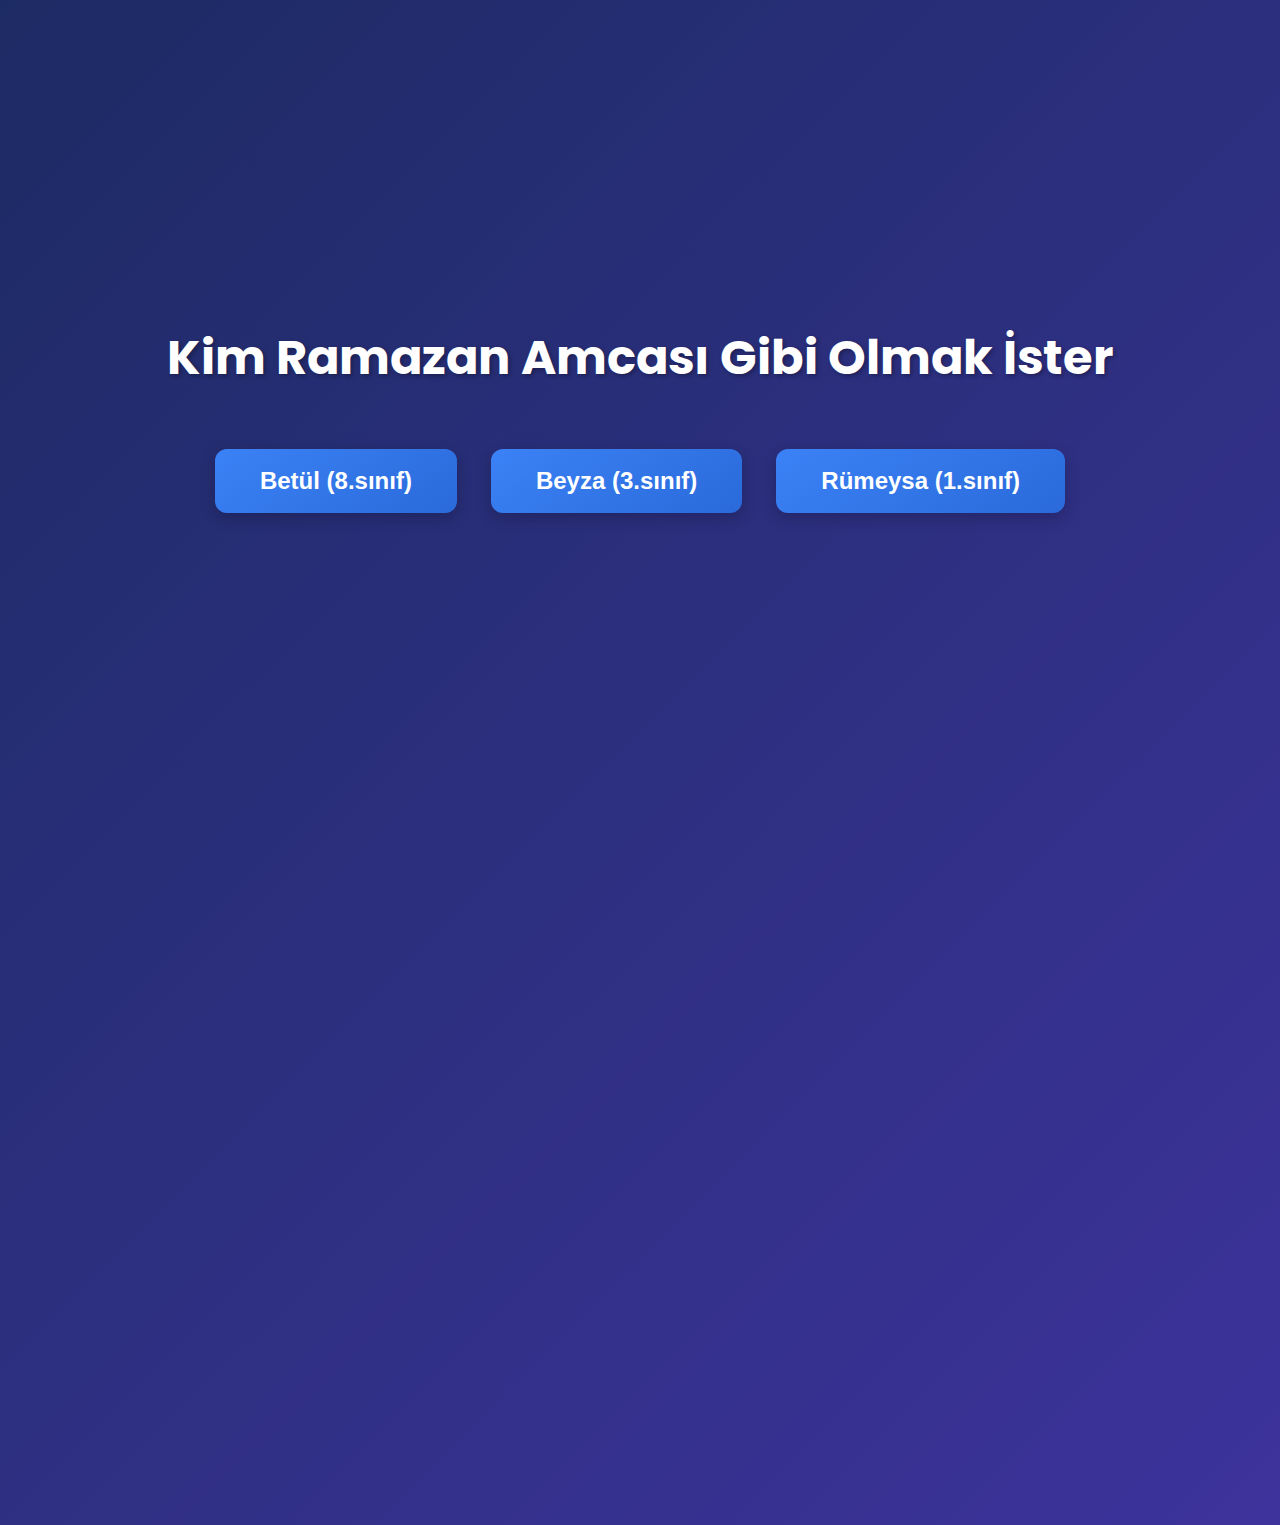
==== index.html @ 5ba88887 "Rename kim milyoner copy.html to index.html" ====
<!DOCTYPE html>
<html lang="tr">
<head>
    <meta charset="UTF-8">
    <title>Kim Ramazan Amcası Gibi Olmak İster - Modern v7.1</title>
    <link rel="preconnect" href="https://fonts.googleapis.com">
    <link rel="preconnect" href="https://fonts.gstatic.com" crossorigin>
    <link href="https://fonts.googleapis.com/css2?family=Poppins:wght@300;400;600;700&display=swap" rel="stylesheet">
    <style>
        :root {
            --bg-grad-start: #1D2B64;
            --bg-grad-end: #3d339c;
            --container-bg: rgba(0, 0, 0, 0.4);
            --element-bg-dark: #0F172A;
            --element-bg-light: #1E293B;
            --text-light: #E2E8F0;
            --text-dark: #94A3B8;
            --accent-yellow: #FACC15;
            --accent-green: #22C55E;
            --accent-red: #EF4444;
            --accent-blue: #3B82F6;
            --font-family: 'Poppins', sans-serif;
            --transition-speed: 0.6s; /* Transition duration variable */
        }

        body {
            margin: 0; padding: 0; font-family: var(--font-family);
            background: linear-gradient(135deg, var(--bg-grad-start), var(--bg-grad-end));
            color: var(--text-light); min-height: 100vh;
            display: flex; flex-direction: column;
            overflow-x: hidden;
        }

        /* --- Transitions --- */
        /* Apply transition to elements that fade */
        #category-selection-container, #container {
            transition: opacity var(--transition-speed) ease-in-out;
        }
        .hidden-section {
            opacity: 0;
            pointer-events: none;
            /* position: absolute; Remove if causing layout issues */
        }
        .visible-section {
            opacity: 1;
            pointer-events: auto;
        }

        /* --- Category Selection --- */
        #category-selection-container {
            width: 100%; text-align: center; padding: 50px 20px;
            display: flex; justify-content: center; align-items: center;
            min-height: 90vh; flex-direction: column;
            box-sizing: border-box;
             /* Starts visible */
        }
        /* Other category styles remain the same */
         #category-selection h2 { margin-bottom: 40px; font-size: 3em; font-weight: 700; color: #fff; text-shadow: 2px 2px 4px rgba(0,0,0,0.3); }
         #category-selection button { margin: 15px; padding: 18px 45px; font-size: 1.5em; font-weight: 600; border: none; border-radius: 12px; background: linear-gradient(145deg, var(--accent-blue), #2a6ada); color: #fff; cursor: pointer; transition: all 0.3s ease; box-shadow: 0 5px 15px rgba(0, 0, 0, 0.2); }
         #category-selection button:hover { background: linear-gradient(145deg, #2a6ada, var(--accent-blue)); transform: translateY(-3px) scale(1.03); box-shadow: 0 8px 20px rgba(43, 98, 218, 0.4); }


        /* --- Game Content Area --- */
        #container {
            display: flex; flex: 1; padding: 20px; gap: 20px;
            flex-wrap: wrap;
             /* Starts hidden */
        }
        #game-content {
            width: 100%; display: flex; flex-wrap: inherit; gap: inherit;
            /* No opacity here, controlled by parent #container */
        }

        /* --- Scoreboard --- */
        #scoreboard {
            width: 220px; background-color: var(--container-bg);
            border-radius: 12px; padding: 15px;
            max-height: calc(100vh - 120px); overflow-y: auto;
            box-shadow: 0 4px 10px rgba(0,0,0,0.3);
            margin-bottom: 20px;
            scrollbar-width: thin;
            scrollbar-color: var(--accent-yellow) transparent;
        }
         #scoreboard::-webkit-scrollbar { width: 8px; }
         #scoreboard::-webkit-scrollbar-track { background: transparent; }
         #scoreboard::-webkit-scrollbar-thumb { background-color: var(--accent-yellow); border-radius: 10px; border: 2px solid transparent; background-clip: content-box;}
         #scoreboard ul { list-style: none; padding: 0; margin: 0; }
         #scoreboard li { padding: 10px 8px; text-align: left; border-bottom: 1px solid rgba(255, 255, 255, 0.1); font-size: 1em; font-weight: 400; transition: background-color 0.3s, color 0.3s, transform 0.2s; color: var(--text-dark); display: flex; justify-content: space-between; }
         #scoreboard li span:first-child { color: var(--text-light); font-weight: 600; margin-right: 10px; min-width: 20px; display: inline-block; text-align: right; }
         #scoreboard li span:last-child { color: var(--text-light); font-weight: 600; }
         #scoreboard li.active { background-color: var(--accent-yellow); color: var(--element-bg-dark) !important; font-weight: 700; border-radius: 6px; transform: scale(1.05); }
         #scoreboard li.active span { color: var(--element-bg-dark) !important; }
         #scoreboard li.passed { opacity: 0.5; }
         #scoreboard li.baraj { font-weight: 600; color: var(--accent-yellow); border-top: 1px dashed var(--accent-yellow); margin-top: 8px; padding-top: 8px;}
         #scoreboard li.baraj span { color: var(--accent-yellow); }
         #scoreboard li.baraj.passed { color: var(--text-dark); border-top-color: var(--text-dark); opacity: 0.6;}
         #scoreboard li.baraj.passed span { color: var(--text-dark); }

        /* --- Game Area --- */
        #game-area { flex: 1; background: var(--container-bg); border-radius: 12px; padding: 25px; display: flex; flex-direction: column; box-shadow: 0 4px 10px rgba(0,0,0,0.3); min-width: 320px; }
        #quiz { text-align: center; flex: 1; display: flex; flex-direction: column; justify-content: space-between; }
        #quiz-content { flex-grow: 1; display: flex; flex-direction: column; justify-content: center; }

        /* --- Question Bar, Answers, Timer, Feedback, Reward, Lifelines --- */
        /* Styles for these elements remain unchanged from the previous version */
         #question-bar { margin: 25px auto; background: linear-gradient(to right, var(--element-bg-dark), var(--element-bg-light)); padding: 20px 25px; border-radius: 10px; width: 95%; font-size: 1.6em; font-weight: 600; min-height: 80px; display: flex; align-items: center; justify-content: center; line-height: 1.5; box-shadow: 0 5px 12px rgba(0, 0, 0, 0.4); color: #fff; text-align: center; }
         .answers { width: 98%; margin: 20px auto 0 auto; display: flex; flex-wrap: wrap; justify-content: space-between; gap: 15px; }
         .answer { position: relative; width: calc(50% - 8px); background: linear-gradient(to right, var(--element-bg-light), var(--element-bg-dark)); border: 1px solid transparent; border-radius: 30px; margin-bottom: 0; padding: 18px 15px; cursor: pointer; display: flex; align-items: center; transition: all 0.3s ease; box-sizing: border-box; min-height: 70px; box-shadow: 0 3px 8px rgba(0, 0, 0, 0.3); }
         .answer:hover:not(.disabled) { background: linear-gradient(to right, var(--accent-blue), #2a6ada); transform: translateY(-2px) scale(1.01); box-shadow: 0 6px 15px rgba(59, 130, 246, 0.3); border-color: rgba(255, 255, 255, 0.5); }
         .answer.selected { background: linear-gradient(to right, var(--accent-yellow), #eab308) !important; color: var(--element-bg-dark); transform: scale(1.03); border-color: var(--element-bg-dark); }
         .answer.selected .answer-label, .answer.selected .answer-text { color: var(--element-bg-dark); }
         .answer.correct { background: linear-gradient(to right, var(--accent-green), #16a34a) !important; color: #fff !important; border-color: #fff; }
         .answer.correct .answer-label, .answer.correct .answer-text { color: #fff !important; }
         .answer.wrong { background: linear-gradient(to right, var(--accent-red), #dc2626) !important; color: #fff !important; animation: blink 0.7s infinite; border-color: #ff9090; }
         .answer.wrong .answer-label, .answer.wrong .answer-text { color: #fff !important; }
         @keyframes blink { 0%, 100% { opacity: 1; transform: scale(1); } 50% { opacity: 0.7; transform: scale(0.98); } }
         .answer.disabled { background: linear-gradient(to right, #374151, #4B5563); cursor: not-allowed; opacity: 0.6; box-shadow: none; }
         .answer.hidden-lifeline { opacity: 0; pointer-events: none; height: 0; padding: 0; margin: 0; border: none; overflow: hidden; width: 0; transition: all 0.5s ease; }
         .answer-label { font-weight: 700; margin-right: 12px; color: var(--accent-yellow); font-size: 1.2em; }
         .answer-text { flex: 1; text-align: left; font-size: 1.1em; font-weight: 400; color: var(--text-light); }
         #timer-container { margin: 15px auto 10px auto; position: relative; width: 80px; height: 80px; }
         #timer-svg { transform: rotate(-90deg); width: 100%; height: 100%; }
         #timer-circle-bg, #timer-circle-progress { fill: none; stroke-width: 7; }
         #timer-circle-bg { stroke: rgba(255, 255, 255, 0.15); }
         #timer-circle-progress { stroke: var(--accent-yellow); stroke-linecap: round; transition: stroke-dashoffset 1s linear, stroke 0.3s ease; }
         #timer-text { position: absolute; top: 50%; left: 50%; transform: translate(-50%, -50%); font-size: 1.6em; font-weight: 700; color: #fff; }
         #feedback { margin: 10px 0; font-size: 1.25em; min-height: 25px; color: var(--accent-yellow); font-weight: 600; }
         #reward { margin-top: 5px; margin-bottom: 15px; font-size: 1.5em; font-weight: 700;}
         .lifelines { margin: 15px 0 20px 0; display: flex; justify-content: center; gap: 25px; }
         .lifelines button { padding: 12px 20px; font-size: 0.9em; font-weight: 600; text-transform: uppercase; border: none; border-radius: 8px; background-color: var(--accent-green); color: #fff; cursor: pointer; transition: all 0.3s ease; box-shadow: 0 4px 10px rgba(0, 0, 0, 0.2); }
         .lifelines button:hover:not(:disabled) { background-color: #16a34a; transform: translateY(-2px); box-shadow: 0 6px 12px rgba(34, 197, 94, 0.3); }
         .lifelines button:disabled { background-color: #4B5563; cursor: not-allowed; opacity: 0.6; box-shadow: none; }


        /* --- Responsive Design --- */
        /* Media queries remain unchanged */
         @media (max-width: 992px) { #container { flex-direction: column; padding: 15px; gap: 15px; } #game-content { flex-direction: column; gap: 15px; } #scoreboard { width: 100%; margin-right: 0; max-height: 250px; } #game-area { padding: 20px; } .answer { width: 100%; } }
         @media (max-width: 768px) { #category-selection h2 { font-size: 2.5em; } #category-selection button { font-size: 1.3em; padding: 15px 35px; } #question-bar { font-size: 1.3em; padding: 15px 20px; min-height: 70px;} .answer-label { font-size: 1.1em; } .answer-text { font-size: 1.05em; } .lifelines { gap: 15px; } .lifelines button { padding: 10px 15px; font-size: 0.85em;} #timer-container { width: 70px; height: 70px; } #timer-text { font-size: 1.4em; } #scoreboard li { font-size: 0.95em; padding: 8px 6px; } }
         @media (max-width: 480px) { body { font-size: 14px; } #category-selection h2 { font-size: 2em; } #category-selection button { font-size: 1.1em; padding: 12px 25px; } #question-bar { font-size: 1.1em; padding: 12px 15px; } .answer { min-height: 60px; padding: 15px 12px; } .answer-label { font-size: 1em; } .answer-text { font-size: 1em; } #reward { font-size: 1.3em; } #feedback { font-size: 1.1em; } .lifelines button { font-size: 0.8em; } }

    </style>
</head>
<body>
    <div id="category-selection-container" class="visible-section"> <div id="category-selection">
            <h2>Kim Ramazan Amcası Gibi Olmak İster</h2>
            <button data-category="betul">Betül (8.sınıf)</button>
            <button data-category="beyza">Beyza (3.sınıf)</button>
            <button data-category="rumeysa">Rümeysa (1.sınıf)</button>
        </div>
    </div>

    <div id="container" class="hidden-section"> <div id="game-content">
            <div id="scoreboard">
                <ul id="scoreboard-list"></ul>
            </div>
            <div id="game-area">
                <div id="quiz">
                    <div class="lifelines">
                        <button id="lifeline-5050">50-50</button>
                        <button id="lifeline-phone">Telefon</button>
                        <button id="lifeline-audience">Seyirci</button>
                    </div>
                    <div id="timer-container">
                        <svg id="timer-svg" viewBox="0 0 36 36">
                            <circle id="timer-circle-bg" cx="18" cy="18" r="15.9155" />
                            <circle id="timer-circle-progress" cx="18" cy="18" r="15.9155" stroke-dasharray="100, 100" />
                        </svg>
                        <div id="timer-text">45</div>
                    </div>
                    <div id="quiz-content">
                        <div id="question-bar">Soru Yükleniyor...</div>
                        <div class="answers">
                            <div class="answer" data-answer="A"><span class="answer-label">A:</span><span class="answer-text"></span></div>
                            <div class="answer" data-answer="B"><span class="answer-label">B:</span><span class="answer-text"></span></div>
                            <div class="answer" data-answer="C"><span class="answer-label">C:</span><span class="answer-text"></span></div>
                            <div class="answer" data-answer="D"><span class="answer-label">D:</span><span class="answer-text"></span></div>
                        </div>
                    </div>
                    <div id="feedback"></div>
                    <div id="reward">Ödül: 0 TL</div>
                 </div>
            </div>
         </div>
    </div>

    <audio id="audio-correct" src="https://assets.mixkit.co/sfx/preview/mixkit-correct-answer-tone-2870.mp3" preload="auto"></audio>
    <audio id="audio-wrong" src="https://assets.mixkit.co/sfx/preview/mixkit-wrong-answer-bass-buzzer-948.mp3" preload="auto"></audio>
    <audio id="audio-lifeline-5050" src="https://assets.mixkit.co/sfx/preview/mixkit-interface-hint-notification-911.mp3" preload="auto"></audio>
    <audio id="audio-lifeline-phone" src="https://assets.mixkit.co/sfx/preview/mixkit-modern-technology-select-3124.mp3" preload="auto"></audio>
    <audio id="audio-lifeline-audience" src="https://assets.mixkit.co/sfx/preview/mixkit-short-crowd-ovation-436.mp3" preload="auto"></audio>
    <audio id="audio-tick" src="https://assets.mixkit.co/sfx/preview/mixkit-tick-tock-clock-timer-1041.mp3" loop preload="auto"></audio>
    <audio id="audio-win" src="https://assets.mixkit.co/sfx/preview/mixkit-video-game-win-2016.mp3" preload="auto"></audio>
    <audio id="audio-background" src="https://assets.mixkit.co/music/preview/mixkit-suspense-mystery-movie-trailer-21.mp3" loop preload="auto"></audio>


    <script>
    // --- SORULAR (Değişmedi - Önceki zorlaştırılmış hali) ---
    let questions = {
        "betul": [ // 8. Sınıf - Zor Seviye
            { "question": "'İpe un sermek' deyimi hangi durumda kullanılır?", "options": { "A": "Çok çalışmak", "B": "İş yapmamak için geçersiz bahaneler bulmak", "C": "Detaylı plan yapmak", "D": "Bir sırrı açığa vurmak" }, "answer": "B" },
            { "question": "x/2 - (x-1)/3 = 1 denklemini sağlayan x değeri kaçtır?", "options": { "A": "2", "B": "3", "C": "4", "D": "5" }, "answer": "C" },
            { "question": "Mitoz bölünme sonucu oluşan hücrelerin kromozom sayısı ana hücreye göre nasıldır?", "options": { "A": "Yarısı kadardır", "B": "İki katıdır", "C": "Aynıdır", "D": "Dörtte biri kadardır" }, "answer": "C" },
            { "question": "Kurtuluş Savaşı'nda Batı Cephesi Komutanı kimdir?", "options": { "A": "Mustafa Kemal Atatürk", "B": "Kazım Karabekir", "C": "Fevzi Çakmak", "D": "İsmet İnönü" }, "answer": "D" },
            { "question": "Bir ikizkenar yamuğun taban açıları birbirine eşittir. Farklı taban uzunlukları 8 cm ve 14 cm, yüksekliği 4 cm ise alanı kaç cm²'dir?", "options": { "A": "44", "B": "48", "C": "52", "D": "56" }, "answer": "A" },
            { "question": "Aşağıdaki cümlelerin hangisinde fiilimsi (eylemsi) kullanılmamıştır?", "options": { "A": "Koşan çocuk birden düştü.", "B": "Kitap okumayı çok severim.", "C": "Eve gelir gelmez uyudu.", "D": "Hava kararmadan yola çıkmalıyız." }, "answer": "C" },
            { "question": "pH değeri 7'den küçük olan maddelere ne ad verilir?", "options": { "A": "Baz", "B": "Asit", "C": "Nötr", "D": "Tuz" }, "answer": "B" },
            { "question": "Türkiye'de hangi bölgede karstik şekiller (mağara, obruk vb.) en yaygındır?", "options": { "A": "Karadeniz", "B": "Doğu Anadolu", "C": "Akdeniz", "D": "Ege" }, "answer": "C" },
            { "question": "Hangi cümlede özne, belirtili isim tamlamasından oluşmuştur?", "options": { "A": "Okulun bahçesi çok güzeldi.", "B": "Masanın örtüsü lekelenmiş.", "C": "Ali'nin kardeşi sınavı kazandı.", "D": "Güneşin doğuşu harikaydı." }, "answer": "A" },
            { "question": "Bir cismin kütlesi değişmeden Ay'a götürülürse ağırlığı nasıl değişir?", "options": { "A": "Artar", "B": "Azalır", "C": "Değişmez", "D": "Sıfır olur" }, "answer": "B" },
            { "question": "Yarıçapı 3 cm olan bir kürenin hacmi kaç π cm³'tür?", "options": { "A": "9π", "B": "18π", "C": "27π", "D": "36π" }, "answer": "D" },
            { "question": "Aşağıdaki eserlerden hangisi farklı bir yazara aittir?", "options": { "A": "Yaban", "B": "Sodom ve Gomore", "C": "Ateşten Gömlek", "D": "Çalıkuşu" }, "answer": "D" },
            { "question": "Kalıtsal çeşitliliğe neden olan temel olaylar hangileridir?", "options": { "A": "Mitoz ve Eşeysiz Üreme", "B": "Mayoz ve Döllenme", "C": "Mutasyon ve Rejenerasyon", "D": "Büyüme ve Gelişme" }, "answer": "B" },
            { "question": "Tanzimat Fermanı hangi padişah döneminde ilan edilmiştir?", "options": { "A": "II. Mahmut", "B": "Abdülmecit", "C": "Abdülaziz", "D": "II. Abdülhamit" }, "answer": "B" },
            { "question": "İki zar birlikte atıldığında üst yüze gelen sayıların toplamının 7 olma olasılığı kaçtır?", "options": { "A": "1/36", "B": "5/36", "C": "6/36 (1/6)", "D": "7/36" }, "answer": "C" },
            { "question": "Hangi cümlede ek fiilin (ek eylemin) kullanılmadığı bir isim cümlesi vardır?", "options": { "A": "En sevdiğim renk mavidir.", "B": "Hava dün oldukça soğuktu.", "C": "O, sınıfın en çalışkanıymış.", "D": "Gökyüzü bugün masmavi." }, "answer": "D" },
            { "question": "Aşağıdakilerden hangisi yenilenebilir bir enerji kaynağı değildir?", "options": { "A": "Güneş Enerjisi", "B": "Rüzgar Enerjisi", "C": "Jeotermal Enerji", "D": "Doğal Gaz" }, "answer": "D" },
            { "question": "f(x) = 2x - 5 ve g(x) = x + 3 ise, (fog)(2) değeri kaçtır?", "options": { "A": "3", "B": "5", "C": "7", "D": "9" }, "answer": "B" },
            { "question": "Lozan Antlaşması'nda çözümü sonraya bırakılan ve Türkiye aleyhine sonuçlanan konu hangisidir?", "options": { "A": "Boğazlar Sorunu", "B": "Kapitülasyonlar", "C": "Musul Sorunu (Irak Sınırı)", "D": "Yabancı Okullar" }, "answer": "C" },
            { "question": "4 farklı mektup, 3 farklı posta kutusuna kaç farklı şekilde atılabilir?", "options": { "A": "12", "B": "36", "C": "64", "D": "81" }, "answer": "D" }
        ],
         "beyza": [ // 3. Sınıf - Orta/Zor Seviye (Zorlaştırıldı)
             { "question": "Aşağıdaki sözcüklerden hangisi hecelerine yanlış ayrılmıştır?", "options": { "A": "Ki-tap-lık", "B": "Öğ-ret-men", "C": "Bil-gi-sa-yar", "D": "Tele-viz-yon" }, "answer": "D" },
             { "question": "2 yüzlük + 5 onluk + 8 birlikten oluşan sayı kaçtır?", "options": { "A": "285", "B": "258", "C": "852", "D": "528" }, "answer": "B" },
             { "question": "Dünya'mızın ısı ve ışık kaynağı nedir?", "options": { "A": "Ay", "B": "Yıldızlar", "C": "Güneş", "D": "Bulutlar" }, "answer": "C" },
             { "question": "Türkiye'nin başkenti neresidir?", "options": { "A": "İstanbul", "B": "İzmir", "C": "Bursa", "D": "Ankara" }, "answer": "D" },
             { "question": "'Islak' kelimesinin zıt anlamlısı hangisidir?", "options": { "A": "Yaş", "B": "Nemli", "C": "Kuru", "D": "Sulu" }, "answer": "C" },
             { "question": "Günde 8 sayfa kitap okuyan biri bir haftada kaç sayfa okur?", "options": { "A": "15", "B": "40", "C": "56", "D": "70" }, "answer": "C" },
             { "question": "Hangi madde mıknatıs tarafından çekilir?", "options": { "A": "Cam bardak", "B": "Plastik kaşık", "C": "Demir ataş", "D": "Tahta kalem" }, "answer": "C" },
             { "question": "Okulumuzda ve evimizde kullandığımız elektrik enerjisi nasıl üretilir?", "options": { "A": "Pillerden", "B": "Güneş panellerinden", "C": "Rüzgar türbinlerinden", "D": "Enerji santrallerinden" }, "answer": "D" },
             { "question": "'Aslan gibi çocuk.' cümlesindeki gibi sözcüğü hangi anlamı katmıştır?", "options": { "A": "Soru", "B": "Benzetme", "C": "Abartma", "D": "Karşılaştırma" }, "answer": "B" },
             { "question": "Yarım saat kaç dakikadır?", "options": { "A": "15", "B": "30", "C": "45", "D": "60" }, "answer": "B" },
             { "question": "48 TL'yi 4 kardeş eşit paylaşırsa her birine kaç TL düşer?", "options": { "A": "8 TL", "B": "10 TL", "C": "12 TL", "D": "14 TL" }, "answer": "C" },
             { "question": "'Bir elin nesi var, iki elin sesi var.' atasözü neyi anlatır?", "options": { "A": "Tek başına çalışmanın zorluğunu", "B": "Gürültü yapmamak gerektiğini", "C": "Birlik ve beraberliğin önemini", "D": "Ellerimizi temiz tutmamız gerektiğini" }, "answer": "C" },
             { "question": "Sesin yayılması için neye ihtiyaç vardır?", "options": { "A": "Işığa", "B": "Boşluğa", "C": "Ortama (hava, su, katı)", "D": "Sıcaklığa" }, "answer": "C" },
             { "question": "1 metre 25 santimetre, toplam kaç santimetredir?", "options": { "A": "125 cm", "B": "150 cm", "C": "225 cm", "D": "1025 cm" }, "answer": "A" },
             { "question": "Trafik ışıklarında kırmızı ışık yanarken ne yapmalıyız?", "options": { "A": "Hızlıca geçmeliyiz", "B": "Yavaşça geçmeliyiz", "C": "Durup beklemeliyiz", "D": "Sarı ışığın yanmasını beklemeliyiz" }, "answer": "C" },
             { "question": "Bir çiftlikte 5 tavuk ve 3 inek vardır. Bu hayvanların toplam ayak sayısı kaçtır?", "options": { "A": "8", "B": "16", "C": "22", "D": "26" }, "answer": "C" },
             { "question": "Aşağıdaki cümlelerin hangisinde eş sesli (sesteş) bir kelime yoktur?", "options": { "A": "Çay kenarında oturduk.", "B": "Yüz liram kayboldu.", "C": "Elindeki gülü kokladı.", "D": "Akşam bize gelecek." }, "answer": "D" },
             { "question": "Sağlıklı kalmak için hangisi en önemlidir?", "options": { "A": "Sadece meyve yemek", "B": "Her gün spor yapmak ama hiç dinlenmemek", "C": "Dengeli beslenmek, spor yapmak ve temizliğe dikkat etmek", "D": "Günde 10 saat uyumak" }, "answer": "C" },
             { "question": "Bir yılda kaç mevsim vardır ve bunlar sırasıyla nelerdir?", "options": { "A": "2: Yaz, Kış", "B": "3: İlkbahar, Yaz, Kış", "C": "4: İlkbahar, Yaz, Sonbahar, Kış", "D": "5: Bahar, Yaz, Güz, Kış, Kış Sonu" }, "answer": "C" },
             { "question": "Ali, Veli'den 3 yaş büyüktür. Veli 7 yaşındadır. İkisinin yaşları toplamı kaçtır?", "options": { "A": "10", "B": "13", "C": "17", "D": "20" }, "answer": "C" }
         ],
         "rumeysa": [ // 1. Sınıf - Orta Seviye (Zorlaştırıldı)
             { "question": "Hangisi bir taşıt değildir?", "options": { "A": "Otobüs", "B": "Uçak", "C": "Ağaç", "D": "Gemi" }, "answer": "C" },
             { "question": "İnek nasıl ses çıkarır?", "options": { "A": "Miyav", "B": "Hav hav", "C": "Vak vak", "D": "Möö" }, "answer": "D" },
             { "question": "Kar hangi renktir?", "options": { "A": "Mavi", "B": "Siyah", "C": "Beyaz", "D": "Yeşil" }, "answer": "C" },
             { "question": "Bir haftada kaç gün okul vardır (Cumartesi-Pazar hariç)?", "options": { "A": "3", "B": "5", "C": "7", "D": "10" }, "answer": "B" },
             { "question": "'Açık' kelimesinin zıt anlamlısı nedir?", "options": { "A": "Geniş", "B": "Dar", "C": "Kapalı", "D": "Aydınlık" }, "answer": "C" },
             { "question": "5 ile 4'ün toplamı kaçtır?", "options": { "A": "8", "B": "9", "C": "10", "D": "11" }, "answer": "B" },
             { "question": "Hangi hayvan hem karada hem suda yaşayabilir?", "options": { "A": "Balık", "B": "Kurbağa", "C": "Serçe", "D": "Kedi" }, "answer": "B" },
             { "question": "Bir karenin kaç tane köşesi vardır?", "options": { "A": "3", "B": "4", "C": "5", "D": "Kenarı yoktur" }, "answer": "B" },
             { "question": "'O' harfi ile başlayan bir renk söyle.", "options": { "A": "Mavi", "B": "Yeşil", "C": "Sarı", "D": "Turuncu" }, "answer": "D" },
             { "question": "8'den 2 çıkarırsak kaç kalır?", "options": { "A": "5", "B": "6", "C": "7", "D": "10" }, "answer": "B" },
             { "question": "Kış mevsiminde genellikle nasıl giysiler giyeriz?", "options": { "A": "Şort ve tişört", "B": "Mayo", "C": "Kalın kazak ve mont", "D": "İnce gömlek" }, "answer": "C" },
             { "question": "'Bilgisayar' kelimesi kaç harften oluşur?", "options": { "A": "8", "B": "9", "C": "10", "D": "11" }, "answer": "D" },
             { "question": "Hangi gün haftasonu tatilinin ilk günüdür?", "options": { "A": "Pazar", "B": "Pazartesi", "C": "Cuma", "D": "Cumartesi" }, "answer": "D" },
             { "question": "İki tane 5'in toplamı kaçtır?", "options": { "A": "7", "B": "9", "C": "10", "D": "12" }, "answer": "C" },
             { "question": "Yere çöp atan birini görürsen ne yapmalısın?", "options": { "A": "Hiçbir şey yapmamalısın", "B": "Sen de çöp atmalısın", "C": "Onu kibarca uyarmalısın", "D": "Gülmelisin" }, "answer": "C" },
             { "question": "Aşağıdaki sayılardan hangisi 10'dan büyüktür?", "options": { "A": "7", "B": "10", "C": "13", "D": "9" }, "answer": "C" },
             { "question": "'Telefon' kelimesinin son harfi nedir?", "options": { "A": "T", "B": "O", "C": "F", "D": "N" }, "answer": "D" },
             { "question": "Ali'nin 10 TL'si vardı. 4 TL'ye dondurma aldı. Kaç TL'si kaldı?", "options": { "A": "4 TL", "B": "5 TL", "C": "6 TL", "D": "7 TL" }, "answer": "C" },
             { "question": "Kırmızı ışık ile mavi ışığı karıştırırsak hangi renk oluşur?", "options": { "A": "Yeşil", "B": "Sarı", "C": "Mor (Magenta)", "D": "Turuncu" }, "answer": "C" },
             { "question": "10, 8, 6, 4... Bu sayı dizisinde sıradaki sayı ne olmalı?", "options": { "A": "5", "B": "3", "C": "2", "D": "0" }, "answer": "C" }
         ]
    };
    // --- SORULAR BİTTİ ---

    // --- Değişkenler ve DOM Elementleri (Referanslar Güncellendi) ---
    let currentCategory = ""; let currentQuestionIndex = 0; let currentReward = 0;
    let currentQuestion = null; let timerInterval = null; let timeRemaining = 0;
    let gameAreaVisible = false; // Başlangıçta oyun alanı görünmez
    const COUNTDOWN_TIME = 45;
    const MAX_QUESTIONS = 20;
    const maxRewards = { "betul": 300, "beyza": 200, "rumeysa": 100 };
    const BARAJ1_LEVEL = 5; const BARAJ2_LEVEL = 10;

    const categorySelectionContainer = document.getElementById("category-selection-container");
    const mainContainer = document.getElementById("container"); // Oyun içeriğini kapsayan ana div
    const gameContentDiv = document.getElementById("game-content");
    const quizDiv = document.getElementById("quiz");
    const questionBar = document.getElementById("question-bar");
    const timerTextDiv = document.getElementById("timer-text");
    const timerProgressCircle = document.getElementById("timer-circle-progress");
    const feedbackDiv = document.getElementById("feedback");
    const rewardDiv = document.getElementById("reward");
    const lifeline5050Btn = document.getElementById("lifeline-5050");
    const lifelinePhoneBtn = document.getElementById("lifeline-phone");
    const lifelineAudienceBtn = document.getElementById("lifeline-audience");
    const scoreboardList = document.getElementById("scoreboard-list");

    // Ses Elementleri (Referanslar)
     const audioElements = { /* Referanslar değişmedi */
         correct: document.getElementById("audio-correct"), wrong: document.getElementById("audio-wrong"),
         lifeline5050: document.getElementById("audio-lifeline-5050"), lifelinePhone: document.getElementById("audio-lifeline-phone"), lifelineAudience: document.getElementById("audio-lifeline-audience"),
         tick: document.getElementById("audio-tick"), win: document.getElementById("audio-win"), background: document.getElementById("audio-background")
     };

    const CIRCLE_RADIUS = 15.9155;
    const CIRCLE_CIRCUMFERENCE = 2 * Math.PI * CIRCLE_RADIUS;
    const TRANSITION_DURATION = parseFloat(getComputedStyle(document.documentElement).getPropertyValue('--transition-speed') || '0.6') * 1000; // CSS'den al, ms cinsinden
    const SCROLL_DELAY = 800; // Scroll süresi tahmini (ms)


    // --- Ses Fonksiyonları (Değişmedi) ---
     function playSound(audioElement) { /* Önceki koddaki gibi */
         if (!audioElement) { console.error("playSound: Ses elementi bulunamadı!"); return Promise.reject("Element not found"); }
         console.log(`playSound: Attempting to play ${audioElement.id}`);
         try {
             if (!audioElement.loop) { audioElement.currentTime = 0; }
             const playPromise = audioElement.play();
             if (playPromise !== undefined) {
                 return playPromise.catch(error => {
                     console.error(`playSound Error (${audioElement.id}): ${error.name} - ${error.message}`);
                     if(audioElement.id === 'audio-tick') { console.warn("Tick sound failed. Browser might require more interaction or have restrictions."); }
                     return Promise.reject(error);
                 });
             } else { console.warn(`playSound: play() did not return a promise for ${audioElement.id}.`); return Promise.resolve(); }
         } catch (e) { console.error(`playSound Exception (${audioElement.id}):`, e); return Promise.reject(e); }
     }
     function stopSound(audioElement) { /* Önceki koddaki gibi */
          if (!audioElement) { console.error("stopSound: Ses elementi bulunamadı!"); return; }
          try { audioElement.pause(); audioElement.currentTime = 0; }
          catch (e) { console.error(`stopSound Exception (${audioElement.id}):`, e); }
      }
     function stopAllSounds() { /* Önceki koddaki gibi */
          console.log("Stopping all sounds..."); Object.values(audioElements).forEach(stopSound);
      }
     function stopBackgroundMusic() { /* Önceki koddaki gibi */
          console.log("Stopping background music..."); stopSound(audioElements.background);
      }
     function unlockAudioContext() { /* Önceki koddaki gibi */
          console.log("Attempting to unlock audio context..."); let unlocked = false;
          Object.values(audioElements).forEach(audio => {
               const playPromise = audio.play();
               if (playPromise !== undefined) {
                   playPromise.then(() => { audio.pause(); audio.currentTime = 0; if (!unlocked) { console.log("Audio context likely unlocked."); unlocked = true; }})
                   .catch(error => { if (!unlocked) { console.warn(`Initial audio unlock failed for ${audio.id}. Interaction might be needed.`); /* unlocked = true; */ } });
               }
          });
      }


    // --- Olay Dinleyiciler ve GEÇİŞ YÖNETİMİ (GÜNCELLENDİ) ---
    document.querySelectorAll("#category-selection button").forEach(btn => {
        btn.addEventListener("click", () => {
            currentCategory = btn.getAttribute("data-category");
            if (!questions[currentCategory] || questions[currentCategory].length < MAX_QUESTIONS) {
                alert(`"${currentCategory}" kategorisi için yeterli sayıda (${MAX_QUESTIONS}) soru bulunamadı.`);
                return;
            }

            console.log("Category selected:", currentCategory);
            stopAllSounds();
            unlockAudioContext();

            // 1. Kategori Ekranını Fade Out Yap
            console.log("Step 1: Fading out category selection...");
            categorySelectionContainer.classList.remove('visible-section');
            categorySelectionContainer.classList.add('hidden-section');

            // 2. Fade Out Bittikten Sonra (setTimeout ile)
            setTimeout(() => {
                console.log("Step 2: Category faded out. Hiding category, showing container structure.");
                categorySelectionContainer.style.display = 'none'; // DOM'dan kaldır (isteğe bağlı)

                // Ana Oyun Container'ını görünür yap (opacity 1), ama içeriği değil
                mainContainer.classList.remove('hidden-section');
                mainContainer.classList.add('visible-section');

                // İçeriğin başlangıçta şeffaf olduğundan emin ol (CSS'de yoksa)
                // gameContentDiv.style.opacity = 0; // Gerekirse

                // 3. Oyun Alanına Kaydır
                console.log("Step 3: Scrolling to game container...");
                mainContainer.scrollIntoView({ behavior: 'smooth', block: 'start' });

                // 4. Scroll Bittikten Sonra (Tahmini Süre ile) Oyunu Başlat
                setTimeout(() => {
                    if (mainContainer.classList.contains('visible-section')) { // Hala görünürse devam et
                         console.log("Step 4: Scroll finished. Initializing game...");
                         gameAreaVisible = true; // Oyun alanı artık aktif

                         // Oyunu Başlat
                         resetLifelines();
                         currentQuestionIndex = 0;
                         currentReward = 0;
                         updateRewardDisplay();
                         generateScoreboard();
                         loadQuestion(); // İlk soruyu yükler (timer başlar)

                         // Arka plan müziğini başlat (küçük gecikmeyle)
                         setTimeout(() => {
                              if (gameAreaVisible) {
                                   playSound(audioElements.background).catch(e => console.warn("Background music failed."));
                              }
                         }, 150);
                    } else {
                         console.log("Step 4 skipped: Main container became hidden during scroll delay.");
                    }

                }, SCROLL_DELAY); // Scroll süresi kadar bekle

            }, TRANSITION_DURATION); // Fade-out süresi kadar bekle
        });
    });

    // --- Diğer Fonksiyonlar (generateScoreboard, updateScoreboardVisuals vb.) ---
    // Bu fonksiyonlarda büyük değişiklikler yok, önceki versiyondaki halleri geçerli.
    // Sadece playSound ve stopSound çağrıları audioElements objesi üzerinden yapılıyor.
    // Örneğin: playSound(audioElements.correct), stopSound(audioElements.tick)
    function resetLifelines() { /* Değişmedi */
         lifeline5050Used = false; lifelinePhoneUsed = false; lifelineAudienceUsed = false;
         [lifeline5050Btn, lifelinePhoneBtn, lifelineAudienceBtn].forEach(btn => { btn.disabled = false; btn.style.opacity = 1; });
     }
    function generateScoreboard() { /* Değişmedi */
          scoreboardList.innerHTML = ""; const maxReward = maxRewards[currentCategory];
          for (let level = MAX_QUESTIONS; level >= 1; level--) {
              const rewardVal = Math.round(maxReward * (level / MAX_QUESTIONS)); const li = document.createElement("li"); li.setAttribute("data-step", level);
              const numberSpan = `<span>${level}.</span>`; const amountSpan = `<span>${rewardVal.toLocaleString('tr-TR')} TL</span>`; li.innerHTML = `${numberSpan}${amountSpan}`;
              if (level === BARAJ1_LEVEL || level === BARAJ2_LEVEL) { li.classList.add('baraj'); }
              if (level === MAX_QUESTIONS) { li.style.color = 'var(--accent-yellow)'; li.style.fontWeight = '700'; }
              scoreboardList.appendChild(li);
          }
          updateScoreboardVisuals();
      }
    function updateScoreboardVisuals() { /* Değişmedi */
          document.querySelectorAll("#scoreboard li").forEach(li => {
              const level = parseInt(li.getAttribute("data-step")); li.classList.remove("active", "passed"); li.style.transform = '';
              if ((level === BARAJ1_LEVEL || level === BARAJ2_LEVEL) && level <= currentQuestionIndex) { li.classList.add('passed', 'baraj'); }
              else if (level === (currentQuestionIndex + 1)) { li.classList.add("active"); li.style.transform = 'scale(1.05)'; }
              else if (level <= currentQuestionIndex) { li.classList.add("passed"); if (!li.classList.contains('baraj')) { li.style.opacity = 0.5; } }
              else { if (li.classList.contains('baraj')) { li.style.color = 'var(--accent-yellow)'; li.style.fontWeight = '600'; } else if (level !== MAX_QUESTIONS) { li.style.opacity = 1; li.style.color = ''; li.style.fontWeight = '400'; } }
          });
          updateScoreboardScroll();
      }
    function updateScoreboardScroll() { /* Değişmedi */
           const activeLi = scoreboardList.querySelector('li.active');
           if (activeLi) { activeLi.scrollIntoView({ behavior: 'smooth', block: 'nearest' }); }
           else { const firstLi = scoreboardList.querySelector('li'); if (firstLi) { firstLi.scrollIntoView({ behavior: 'smooth', block: 'start' }); } }
       }
    function loadQuestion() {
         if (!gameAreaVisible) { console.warn("loadQuestion: Game area not visible yet."); return; }
         clearTimer(); feedbackDiv.textContent = ""; enableAllAnswers();
         if (currentQuestionIndex >= MAX_QUESTIONS) {
             feedbackDiv.innerHTML = `🏆 TEBRİKLER! BÜYÜK ÖDÜL ${currentReward.toLocaleString('tr-TR')} TL'yi kazandınız! 🏆`;
             playSound(audioElements.win); stopBackgroundMusic(); disableAllAnswers(); updateScoreboardVisuals(); gameAreaVisible = false; return;
         }
         updateScoreboardVisuals(); currentQuestion = questions[currentCategory][currentQuestionIndex];
         questionBar.innerHTML = `${currentQuestionIndex + 1}. ${currentQuestion.question}`;
         const answerDivs = document.querySelectorAll(".answer");
         answerDivs.forEach(div => {
             div.classList.remove("correct", "wrong", "selected", "hidden-lifeline");
             div.style.display = 'flex'; div.style.opacity = 1; div.style.height = ''; div.style.padding = ''; div.style.margin = ''; div.style.border = '';
             div.style.pointerEvents = ''; div.style.animation = ''; div.style.width = 'calc(50% - 8px)';
             const ansKey = div.getAttribute("data-answer"); const ansTextSpan = div.querySelector(".answer-text");
             if (currentQuestion.options[ansKey] !== undefined && ansTextSpan) { ansTextSpan.textContent = currentQuestion.options[ansKey]; }
             else { div.style.display = 'none'; }
         });
         startTimer();
     }
    document.querySelectorAll(".answer").forEach(answerEl => { /* Değişmedi */
          answerEl.addEventListener("click", () => {
              if (answerEl.classList.contains("disabled") || answerEl.classList.contains("hidden-lifeline") || !gameAreaVisible) return;
              clearTimer(); const selectedAnswer = answerEl.getAttribute("data-answer"); disableAllAnswers(); answerEl.classList.add("selected");
              setTimeout(() => { answerEl.classList.remove("selected"); if (selectedAnswer === currentQuestion.answer) { handleCorrectAnswer(answerEl); } else { handleWrongAnswer(answerEl); } }, 2000);
          });
      });
    function handleCorrectAnswer(correctAnswerElement) { /* Ses elementi değişti */
          correctAnswerElement.classList.add("correct"); feedbackDiv.innerHTML = "Doğru Cevap! ✅"; playSound(audioElements.correct);
          const maxReward = maxRewards[currentCategory]; currentReward = Math.round(maxReward * ((currentQuestionIndex + 1) / MAX_QUESTIONS));
          updateRewardDisplay(); currentQuestionIndex++; setTimeout(loadQuestion, 2500);
      }
    function handleWrongAnswer(wrongAnswerElement) { /* Ses elementi değişti */
          wrongAnswerElement.classList.add("wrong"); const guaranteedReward = calculateGuaranteedReward();
          const correctAnswerDiv = document.querySelector(`.answer[data-answer="${currentQuestion.answer}"]`);
          feedbackDiv.innerHTML = `Yanlış Cevap! ❌ Doğru: ${currentQuestion.answer}.<br>Ödül: ${guaranteedReward.toLocaleString('tr-TR')} TL`;
          playSound(audioElements.wrong); stopBackgroundMusic(); if (correctAnswerDiv) { correctAnswerDiv.classList.add("correct"); }
          disableAllAnswers(); updateScoreboardVisuals(); gameAreaVisible = false;
      }
    function calculateGuaranteedReward() { /* Değişmedi */
           let guaranteedReward = 0; const maxReward = maxRewards[currentCategory];
           if (currentQuestionIndex >= BARAJ2_LEVEL) { guaranteedReward = Math.round(maxReward * (BARAJ2_LEVEL / MAX_QUESTIONS)); }
           else if (currentQuestionIndex >= BARAJ1_LEVEL) { guaranteedReward = Math.round(maxReward * (BARAJ1_LEVEL / MAX_QUESTIONS)); }
           return guaranteedReward;
       }
    function disableAllAnswers() { /* Değişmedi */
           document.querySelectorAll(".answer").forEach(div => { if (div.style.display !== 'none' && !div.classList.contains('hidden-lifeline')) { div.classList.add("disabled"); } div.style.animation = ''; div.classList.remove("selected"); });
       }
    function enableAllAnswers() { /* Değişmedi */
           document.querySelectorAll(".answer").forEach(div => { if (!div.classList.contains('hidden-lifeline')) { div.classList.remove("disabled", "correct", "wrong", "selected"); div.style.background = ''; } });
       }
    function setProgress(percent) { /* Değişmedi */
           const offset = CIRCLE_CIRCUMFERENCE - (percent / 100) * CIRCLE_CIRCUMFERENCE; timerProgressCircle.style.strokeDashoffset = offset; timerTextDiv.textContent = timeRemaining;
       }
    function startTimer() { /* Ses elementi değişti */
           clearTimer(); timeRemaining = COUNTDOWN_TIME; timerProgressCircle.style.strokeDasharray = `${CIRCLE_CIRCUMFERENCE} ${CIRCLE_CIRCUMFERENCE}`; timerProgressCircle.style.strokeDashoffset = CIRCLE_CIRCUMFERENCE;
           setTimeout(() => { if (!gameAreaVisible) return; setProgress(100 * timeRemaining / COUNTDOWN_TIME); console.log("startTimer: Attempting to play audioTick."); playSound(audioElements.tick).catch(e => console.warn("Timer tick sound failed to play.")); }, 10);
           timerInterval = setInterval(() => { if (!gameAreaVisible) { clearTimer(); return; } timeRemaining--; const percent = Math.max(0, 100 * timeRemaining / COUNTDOWN_TIME); setProgress(percent); if (timeRemaining <= 0) { handleTimeUp(); } timerProgressCircle.style.stroke = (timeRemaining <= 10) ? 'var(--accent-red)' : 'var(--accent-yellow)'; }, 1000);
       }
    function clearTimer() { /* Ses elementi değişti */
            if (timerInterval) { clearInterval(timerInterval); timerInterval = null; console.log("clearTimer: Attempting to stop audioTick."); stopSound(audioElements.tick); }
            timerTextDiv.textContent = "0"; timerProgressCircle.style.stroke = 'var(--accent-yellow)';
        }
    function handleTimeUp() { /* Ses elementi değişti */
           clearTimer(); const guaranteedReward = calculateGuaranteedReward(); feedbackDiv.innerHTML = `⏰ Süre Doldu! Oyun bitti.<br>Kazandığınız ödül: ${guaranteedReward.toLocaleString('tr-TR')} TL`;
           playSound(audioElements.wrong); stopBackgroundMusic(); disableAllAnswers();
           const correctAnswerDiv = document.querySelector(`.answer[data-answer="${currentQuestion.answer}"]`); if (correctAnswerDiv) { correctAnswerDiv.classList.add("correct"); }
           updateScoreboardVisuals(); gameAreaVisible = false;
       }
     // Joker Fonksiyonları (Ses elementleri değişti)
     let lifeline5050Used = false, lifelinePhoneUsed = false, lifelineAudienceUsed = false;
     lifeline5050Btn.addEventListener("click", () => { if (lifeline5050Used || !currentQuestion || !gameAreaVisible) return; lifeline5050Used = true; lifeline5050Btn.disabled = true; lifeline5050Btn.style.opacity = 0.6; playSound(audioElements.lifeline5050); const wrongAnswers = []; /* ... rest */ document.querySelectorAll(".answer").forEach(div => { if (div.style.display !== 'none' && !div.classList.contains('hidden-lifeline') && div.getAttribute("data-answer") !== currentQuestion.answer) { wrongAnswers.push(div); } }); let count = 0; while (count < 2 && wrongAnswers.length > 0) { const idx = Math.floor(Math.random() * wrongAnswers.length); wrongAnswers[idx].classList.add('hidden-lifeline'); wrongAnswers.splice(idx, 1); count++; } feedbackDiv.textContent = "50-50 Jokeri kullanıldı."; });
     lifelinePhoneBtn.addEventListener("click", () => { if (lifelinePhoneUsed || !currentQuestion || !gameAreaVisible) return; lifelinePhoneUsed = true; lifelinePhoneBtn.disabled = true; lifelinePhoneBtn.style.opacity = 0.6; playSound(audioElements.lifelinePhone); let phoneGuess = ""; /* ... rest */ const randomChance = Math.random(); const correctAnswerKey = currentQuestion.answer; const visibleOptions = []; document.querySelectorAll(".answer").forEach(div => { if (div.style.display !== 'none' && !div.classList.contains('hidden-lifeline')) { visibleOptions.push(div.getAttribute("data-answer")); } }); if (randomChance < 0.75 && visibleOptions.includes(correctAnswerKey)) { phoneGuess = correctAnswerKey; } else { const wrongVisibleOptions = visibleOptions.filter(opt => opt !== correctAnswerKey); if(wrongVisibleOptions.length > 0) { phoneGuess = wrongVisibleOptions[Math.floor(Math.random() * wrongVisibleOptions.length)]; } else { phoneGuess = correctAnswerKey; } } feedbackDiv.textContent = `📞 Telefonla Yardım: "Sanırım cevap ${phoneGuess} şıkkı..."`; });
     lifelineAudienceBtn.addEventListener("click", () => { if (lifelineAudienceUsed || !currentQuestion || !gameAreaVisible) return; lifelineAudienceUsed = true; lifelineAudienceBtn.disabled = true; lifelineAudienceBtn.style.opacity = 0.6; playSound(audioElements.lifelineAudience); const answers = ["A", "B", "C", "D"]; /* ... rest */ let percentages = {}; let remainingPercent = 100; const visibleOptions = []; document.querySelectorAll(".answer").forEach(div => { if (div.style.display !== 'none' && !div.classList.contains('hidden-lifeline')) { visibleOptions.push(div.getAttribute("data-answer")); } else { percentages[div.getAttribute("data-answer")] = 0; } }); if (visibleOptions.length === 0) return; const correctAnswerKey = currentQuestion.answer; let correctPercent = 0; if (visibleOptions.includes(correctAnswerKey)) { correctPercent = Math.floor(Math.random() * 31) + 40; percentages[correctAnswerKey] = correctPercent; remainingPercent -= correctPercent; } const otherVisibleOptions = visibleOptions.filter(opt => opt !== correctAnswerKey); for (let i = 0; i < otherVisibleOptions.length; i++) { const opt = otherVisibleOptions[i]; if (i === otherVisibleOptions.length - 1) { percentages[opt] = Math.max(0, remainingPercent); } else { let avgRemaining = remainingPercent / (otherVisibleOptions.length - i); let perc = Math.floor(Math.random() * Math.min(remainingPercent + 1, avgRemaining * 1.8)); perc = Math.min(perc, remainingPercent); percentages[opt] = perc; remainingPercent -= perc; } } let currentTotal = 0; visibleOptions.forEach(opt => currentTotal += (percentages[opt] || 0)); if (currentTotal !== 100 && visibleOptions.length > 0 && percentages[visibleOptions[0]] !== undefined) { let diff = 100 - currentTotal; percentages[visibleOptions[0]] = Math.max(0, percentages[visibleOptions[0]] + diff); } let resultText = "📊 Seyirci Oyları: "; answers.forEach(ans => { if (visibleOptions.includes(ans)) { resultText += ` ${ans}: %${Math.round(percentages[ans] || 0)} `; } }); feedbackDiv.textContent = resultText; });
    function updateRewardDisplay() { /* Değişmedi */
          rewardDiv.textContent = "Ödül: " + currentReward.toLocaleString('tr-TR', { style: 'currency', currency: 'TRY', minimumFractionDigits: 0, maximumFractionDigits: 0 });
      }

    // Initial Setup
    timerProgressCircle.style.strokeDasharray = `${CIRCLE_CIRCUMFERENCE} ${CIRCLE_CIRCUMFERENCE}`;
    timerProgressCircle.style.strokeDashoffset = CIRCLE_CIRCUMFERENCE;
    // Ensure correct initial visibility classes
     categorySelectionContainer.classList.add('visible-section');
     categorySelectionContainer.classList.remove('hidden-section');
     mainContainer.classList.add('hidden-section');
     mainContainer.classList.remove('visible-section');


    </script>
</body>
</html>
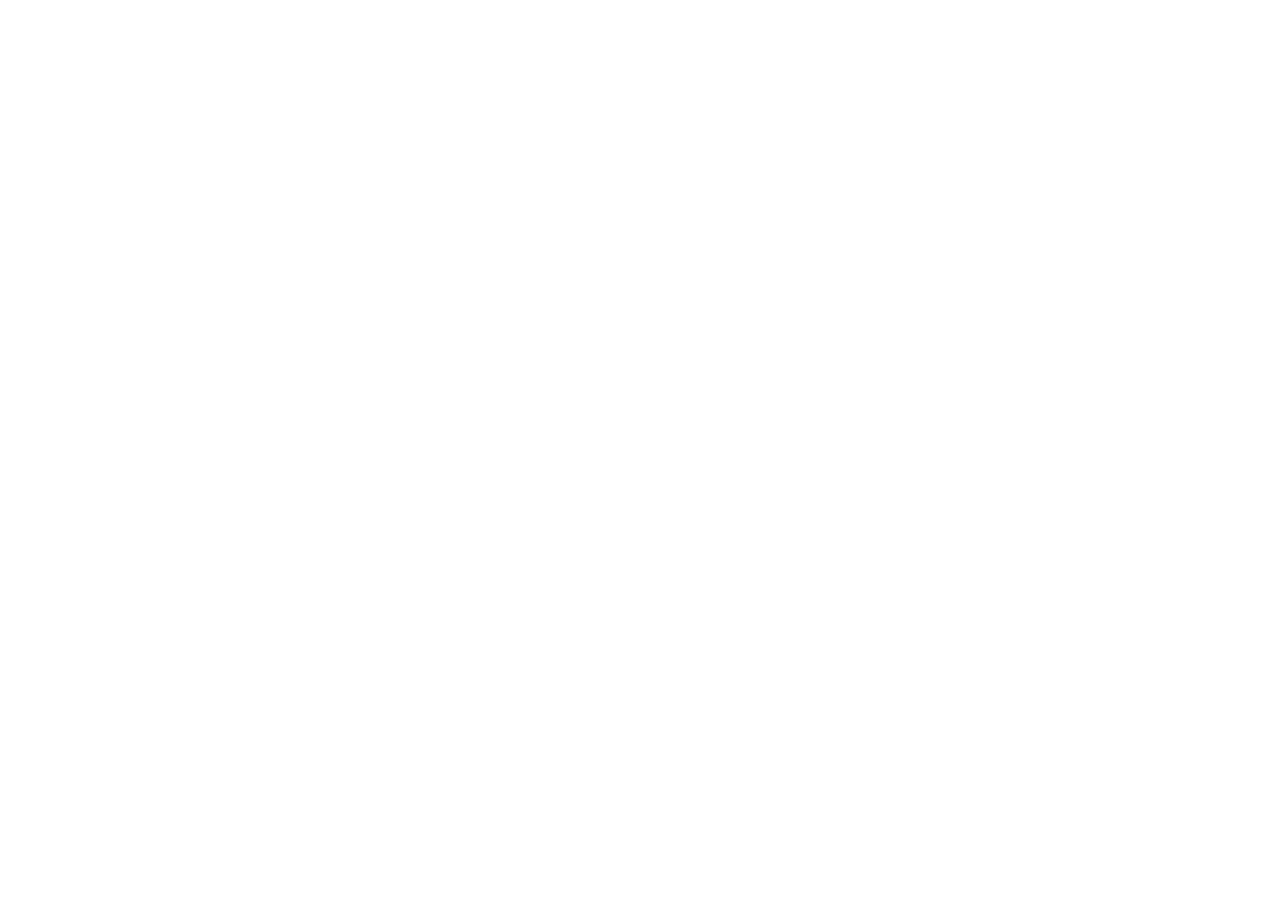
==== commit 0f36caeb: "Add files via upload" ====
--- a/index.html
+++ b/index.html
@@ -1,531 +1,11 @@
-<!DOCTYPE html>
-<html lang="tr">
+<!doctype html>
+<html>
 <head>
-    <meta charset="UTF-8">
-    <title>Kim Ramazan Amcası Gibi Olmak İster - Modern v7.1</title>
-    <link rel="preconnect" href="https://fonts.googleapis.com">
-    <link rel="preconnect" href="https://fonts.gstatic.com" crossorigin>
-    <link href="https://fonts.googleapis.com/css2?family=Poppins:wght@300;400;600;700&display=swap" rel="stylesheet">
-    <style>
-        :root {
-            --bg-grad-start: #1D2B64;
-            --bg-grad-end: #3d339c;
-            --container-bg: rgba(0, 0, 0, 0.4);
-            --element-bg-dark: #0F172A;
-            --element-bg-light: #1E293B;
-            --text-light: #E2E8F0;
-            --text-dark: #94A3B8;
-            --accent-yellow: #FACC15;
-            --accent-green: #22C55E;
-            --accent-red: #EF4444;
-            --accent-blue: #3B82F6;
-            --font-family: 'Poppins', sans-serif;
-            --transition-speed: 0.6s; /* Transition duration variable */
-        }
-
-        body {
-            margin: 0; padding: 0; font-family: var(--font-family);
-            background: linear-gradient(135deg, var(--bg-grad-start), var(--bg-grad-end));
-            color: var(--text-light); min-height: 100vh;
-            display: flex; flex-direction: column;
-            overflow-x: hidden;
-        }
-
-        /* --- Transitions --- */
-        /* Apply transition to elements that fade */
-        #category-selection-container, #container {
-            transition: opacity var(--transition-speed) ease-in-out;
-        }
-        .hidden-section {
-            opacity: 0;
-            pointer-events: none;
-            /* position: absolute; Remove if causing layout issues */
-        }
-        .visible-section {
-            opacity: 1;
-            pointer-events: auto;
-        }
-
-        /* --- Category Selection --- */
-        #category-selection-container {
-            width: 100%; text-align: center; padding: 50px 20px;
-            display: flex; justify-content: center; align-items: center;
-            min-height: 90vh; flex-direction: column;
-            box-sizing: border-box;
-             /* Starts visible */
-        }
-        /* Other category styles remain the same */
-         #category-selection h2 { margin-bottom: 40px; font-size: 3em; font-weight: 700; color: #fff; text-shadow: 2px 2px 4px rgba(0,0,0,0.3); }
-         #category-selection button { margin: 15px; padding: 18px 45px; font-size: 1.5em; font-weight: 600; border: none; border-radius: 12px; background: linear-gradient(145deg, var(--accent-blue), #2a6ada); color: #fff; cursor: pointer; transition: all 0.3s ease; box-shadow: 0 5px 15px rgba(0, 0, 0, 0.2); }
-         #category-selection button:hover { background: linear-gradient(145deg, #2a6ada, var(--accent-blue)); transform: translateY(-3px) scale(1.03); box-shadow: 0 8px 20px rgba(43, 98, 218, 0.4); }
-
-
-        /* --- Game Content Area --- */
-        #container {
-            display: flex; flex: 1; padding: 20px; gap: 20px;
-            flex-wrap: wrap;
-             /* Starts hidden */
-        }
-        #game-content {
-            width: 100%; display: flex; flex-wrap: inherit; gap: inherit;
-            /* No opacity here, controlled by parent #container */
-        }
-
-        /* --- Scoreboard --- */
-        #scoreboard {
-            width: 220px; background-color: var(--container-bg);
-            border-radius: 12px; padding: 15px;
-            max-height: calc(100vh - 120px); overflow-y: auto;
-            box-shadow: 0 4px 10px rgba(0,0,0,0.3);
-            margin-bottom: 20px;
-            scrollbar-width: thin;
-            scrollbar-color: var(--accent-yellow) transparent;
-        }
-         #scoreboard::-webkit-scrollbar { width: 8px; }
-         #scoreboard::-webkit-scrollbar-track { background: transparent; }
-         #scoreboard::-webkit-scrollbar-thumb { background-color: var(--accent-yellow); border-radius: 10px; border: 2px solid transparent; background-clip: content-box;}
-         #scoreboard ul { list-style: none; padding: 0; margin: 0; }
-         #scoreboard li { padding: 10px 8px; text-align: left; border-bottom: 1px solid rgba(255, 255, 255, 0.1); font-size: 1em; font-weight: 400; transition: background-color 0.3s, color 0.3s, transform 0.2s; color: var(--text-dark); display: flex; justify-content: space-between; }
-         #scoreboard li span:first-child { color: var(--text-light); font-weight: 600; margin-right: 10px; min-width: 20px; display: inline-block; text-align: right; }
-         #scoreboard li span:last-child { color: var(--text-light); font-weight: 600; }
-         #scoreboard li.active { background-color: var(--accent-yellow); color: var(--element-bg-dark) !important; font-weight: 700; border-radius: 6px; transform: scale(1.05); }
-         #scoreboard li.active span { color: var(--element-bg-dark) !important; }
-         #scoreboard li.passed { opacity: 0.5; }
-         #scoreboard li.baraj { font-weight: 600; color: var(--accent-yellow); border-top: 1px dashed var(--accent-yellow); margin-top: 8px; padding-top: 8px;}
-         #scoreboard li.baraj span { color: var(--accent-yellow); }
-         #scoreboard li.baraj.passed { color: var(--text-dark); border-top-color: var(--text-dark); opacity: 0.6;}
-         #scoreboard li.baraj.passed span { color: var(--text-dark); }
-
-        /* --- Game Area --- */
-        #game-area { flex: 1; background: var(--container-bg); border-radius: 12px; padding: 25px; display: flex; flex-direction: column; box-shadow: 0 4px 10px rgba(0,0,0,0.3); min-width: 320px; }
-        #quiz { text-align: center; flex: 1; display: flex; flex-direction: column; justify-content: space-between; }
-        #quiz-content { flex-grow: 1; display: flex; flex-direction: column; justify-content: center; }
-
-        /* --- Question Bar, Answers, Timer, Feedback, Reward, Lifelines --- */
-        /* Styles for these elements remain unchanged from the previous version */
-         #question-bar { margin: 25px auto; background: linear-gradient(to right, var(--element-bg-dark), var(--element-bg-light)); padding: 20px 25px; border-radius: 10px; width: 95%; font-size: 1.6em; font-weight: 600; min-height: 80px; display: flex; align-items: center; justify-content: center; line-height: 1.5; box-shadow: 0 5px 12px rgba(0, 0, 0, 0.4); color: #fff; text-align: center; }
-         .answers { width: 98%; margin: 20px auto 0 auto; display: flex; flex-wrap: wrap; justify-content: space-between; gap: 15px; }
-         .answer { position: relative; width: calc(50% - 8px); background: linear-gradient(to right, var(--element-bg-light), var(--element-bg-dark)); border: 1px solid transparent; border-radius: 30px; margin-bottom: 0; padding: 18px 15px; cursor: pointer; display: flex; align-items: center; transition: all 0.3s ease; box-sizing: border-box; min-height: 70px; box-shadow: 0 3px 8px rgba(0, 0, 0, 0.3); }
-         .answer:hover:not(.disabled) { background: linear-gradient(to right, var(--accent-blue), #2a6ada); transform: translateY(-2px) scale(1.01); box-shadow: 0 6px 15px rgba(59, 130, 246, 0.3); border-color: rgba(255, 255, 255, 0.5); }
-         .answer.selected { background: linear-gradient(to right, var(--accent-yellow), #eab308) !important; color: var(--element-bg-dark); transform: scale(1.03); border-color: var(--element-bg-dark); }
-         .answer.selected .answer-label, .answer.selected .answer-text { color: var(--element-bg-dark); }
-         .answer.correct { background: linear-gradient(to right, var(--accent-green), #16a34a) !important; color: #fff !important; border-color: #fff; }
-         .answer.correct .answer-label, .answer.correct .answer-text { color: #fff !important; }
-         .answer.wrong { background: linear-gradient(to right, var(--accent-red), #dc2626) !important; color: #fff !important; animation: blink 0.7s infinite; border-color: #ff9090; }
-         .answer.wrong .answer-label, .answer.wrong .answer-text { color: #fff !important; }
-         @keyframes blink { 0%, 100% { opacity: 1; transform: scale(1); } 50% { opacity: 0.7; transform: scale(0.98); } }
-         .answer.disabled { background: linear-gradient(to right, #374151, #4B5563); cursor: not-allowed; opacity: 0.6; box-shadow: none; }
-         .answer.hidden-lifeline { opacity: 0; pointer-events: none; height: 0; padding: 0; margin: 0; border: none; overflow: hidden; width: 0; transition: all 0.5s ease; }
-         .answer-label { font-weight: 700; margin-right: 12px; color: var(--accent-yellow); font-size: 1.2em; }
-         .answer-text { flex: 1; text-align: left; font-size: 1.1em; font-weight: 400; color: var(--text-light); }
-         #timer-container { margin: 15px auto 10px auto; position: relative; width: 80px; height: 80px; }
-         #timer-svg { transform: rotate(-90deg); width: 100%; height: 100%; }
-         #timer-circle-bg, #timer-circle-progress { fill: none; stroke-width: 7; }
-         #timer-circle-bg { stroke: rgba(255, 255, 255, 0.15); }
-         #timer-circle-progress { stroke: var(--accent-yellow); stroke-linecap: round; transition: stroke-dashoffset 1s linear, stroke 0.3s ease; }
-         #timer-text { position: absolute; top: 50%; left: 50%; transform: translate(-50%, -50%); font-size: 1.6em; font-weight: 700; color: #fff; }
-         #feedback { margin: 10px 0; font-size: 1.25em; min-height: 25px; color: var(--accent-yellow); font-weight: 600; }
-         #reward { margin-top: 5px; margin-bottom: 15px; font-size: 1.5em; font-weight: 700;}
-         .lifelines { margin: 15px 0 20px 0; display: flex; justify-content: center; gap: 25px; }
-         .lifelines button { padding: 12px 20px; font-size: 0.9em; font-weight: 600; text-transform: uppercase; border: none; border-radius: 8px; background-color: var(--accent-green); color: #fff; cursor: pointer; transition: all 0.3s ease; box-shadow: 0 4px 10px rgba(0, 0, 0, 0.2); }
-         .lifelines button:hover:not(:disabled) { background-color: #16a34a; transform: translateY(-2px); box-shadow: 0 6px 12px rgba(34, 197, 94, 0.3); }
-         .lifelines button:disabled { background-color: #4B5563; cursor: not-allowed; opacity: 0.6; box-shadow: none; }
-
-
-        /* --- Responsive Design --- */
-        /* Media queries remain unchanged */
-         @media (max-width: 992px) { #container { flex-direction: column; padding: 15px; gap: 15px; } #game-content { flex-direction: column; gap: 15px; } #scoreboard { width: 100%; margin-right: 0; max-height: 250px; } #game-area { padding: 20px; } .answer { width: 100%; } }
-         @media (max-width: 768px) { #category-selection h2 { font-size: 2.5em; } #category-selection button { font-size: 1.3em; padding: 15px 35px; } #question-bar { font-size: 1.3em; padding: 15px 20px; min-height: 70px;} .answer-label { font-size: 1.1em; } .answer-text { font-size: 1.05em; } .lifelines { gap: 15px; } .lifelines button { padding: 10px 15px; font-size: 0.85em;} #timer-container { width: 70px; height: 70px; } #timer-text { font-size: 1.4em; } #scoreboard li { font-size: 0.95em; padding: 8px 6px; } }
-         @media (max-width: 480px) { body { font-size: 14px; } #category-selection h2 { font-size: 2em; } #category-selection button { font-size: 1.1em; padding: 12px 25px; } #question-bar { font-size: 1.1em; padding: 12px 15px; } .answer { min-height: 60px; padding: 15px 12px; } .answer-label { font-size: 1em; } .answer-text { font-size: 1em; } #reward { font-size: 1.3em; } #feedback { font-size: 1.1em; } .lifelines button { font-size: 0.8em; } }
-
-    </style>
+  <meta charset="utf-8" />
+  <meta name="viewport" content="width=device-width, initial-scale=1.0" />
+  <title>İçerik Yöneticisi (Decap CMS)</title>
+  <script src="https://unpkg.com/decap-cms@^3.0.0/dist/decap-cms.js"></script>
 </head>
 <body>
-    <div id="category-selection-container" class="visible-section"> <div id="category-selection">
-            <h2>Kim Ramazan Amcası Gibi Olmak İster</h2>
-            <button data-category="betul">Betül (8.sınıf)</button>
-            <button data-category="beyza">Beyza (3.sınıf)</button>
-            <button data-category="rumeysa">Rümeysa (1.sınıf)</button>
-        </div>
-    </div>
-
-    <div id="container" class="hidden-section"> <div id="game-content">
-            <div id="scoreboard">
-                <ul id="scoreboard-list"></ul>
-            </div>
-            <div id="game-area">
-                <div id="quiz">
-                    <div class="lifelines">
-                        <button id="lifeline-5050">50-50</button>
-                        <button id="lifeline-phone">Telefon</button>
-                        <button id="lifeline-audience">Seyirci</button>
-                    </div>
-                    <div id="timer-container">
-                        <svg id="timer-svg" viewBox="0 0 36 36">
-                            <circle id="timer-circle-bg" cx="18" cy="18" r="15.9155" />
-                            <circle id="timer-circle-progress" cx="18" cy="18" r="15.9155" stroke-dasharray="100, 100" />
-                        </svg>
-                        <div id="timer-text">45</div>
-                    </div>
-                    <div id="quiz-content">
-                        <div id="question-bar">Soru Yükleniyor...</div>
-                        <div class="answers">
-                            <div class="answer" data-answer="A"><span class="answer-label">A:</span><span class="answer-text"></span></div>
-                            <div class="answer" data-answer="B"><span class="answer-label">B:</span><span class="answer-text"></span></div>
-                            <div class="answer" data-answer="C"><span class="answer-label">C:</span><span class="answer-text"></span></div>
-                            <div class="answer" data-answer="D"><span class="answer-label">D:</span><span class="answer-text"></span></div>
-                        </div>
-                    </div>
-                    <div id="feedback"></div>
-                    <div id="reward">Ödül: 0 TL</div>
-                 </div>
-            </div>
-         </div>
-    </div>
-
-    <audio id="audio-correct" src="https://assets.mixkit.co/sfx/preview/mixkit-correct-answer-tone-2870.mp3" preload="auto"></audio>
-    <audio id="audio-wrong" src="https://assets.mixkit.co/sfx/preview/mixkit-wrong-answer-bass-buzzer-948.mp3" preload="auto"></audio>
-    <audio id="audio-lifeline-5050" src="https://assets.mixkit.co/sfx/preview/mixkit-interface-hint-notification-911.mp3" preload="auto"></audio>
-    <audio id="audio-lifeline-phone" src="https://assets.mixkit.co/sfx/preview/mixkit-modern-technology-select-3124.mp3" preload="auto"></audio>
-    <audio id="audio-lifeline-audience" src="https://assets.mixkit.co/sfx/preview/mixkit-short-crowd-ovation-436.mp3" preload="auto"></audio>
-    <audio id="audio-tick" src="https://assets.mixkit.co/sfx/preview/mixkit-tick-tock-clock-timer-1041.mp3" loop preload="auto"></audio>
-    <audio id="audio-win" src="https://assets.mixkit.co/sfx/preview/mixkit-video-game-win-2016.mp3" preload="auto"></audio>
-    <audio id="audio-background" src="https://assets.mixkit.co/music/preview/mixkit-suspense-mystery-movie-trailer-21.mp3" loop preload="auto"></audio>
-
-
-    <script>
-    // --- SORULAR (Değişmedi - Önceki zorlaştırılmış hali) ---
-    let questions = {
-        "betul": [ // 8. Sınıf - Zor Seviye
-            { "question": "'İpe un sermek' deyimi hangi durumda kullanılır?", "options": { "A": "Çok çalışmak", "B": "İş yapmamak için geçersiz bahaneler bulmak", "C": "Detaylı plan yapmak", "D": "Bir sırrı açığa vurmak" }, "answer": "B" },
-            { "question": "x/2 - (x-1)/3 = 1 denklemini sağlayan x değeri kaçtır?", "options": { "A": "2", "B": "3", "C": "4", "D": "5" }, "answer": "C" },
-            { "question": "Mitoz bölünme sonucu oluşan hücrelerin kromozom sayısı ana hücreye göre nasıldır?", "options": { "A": "Yarısı kadardır", "B": "İki katıdır", "C": "Aynıdır", "D": "Dörtte biri kadardır" }, "answer": "C" },
-            { "question": "Kurtuluş Savaşı'nda Batı Cephesi Komutanı kimdir?", "options": { "A": "Mustafa Kemal Atatürk", "B": "Kazım Karabekir", "C": "Fevzi Çakmak", "D": "İsmet İnönü" }, "answer": "D" },
-            { "question": "Bir ikizkenar yamuğun taban açıları birbirine eşittir. Farklı taban uzunlukları 8 cm ve 14 cm, yüksekliği 4 cm ise alanı kaç cm²'dir?", "options": { "A": "44", "B": "48", "C": "52", "D": "56" }, "answer": "A" },
-            { "question": "Aşağıdaki cümlelerin hangisinde fiilimsi (eylemsi) kullanılmamıştır?", "options": { "A": "Koşan çocuk birden düştü.", "B": "Kitap okumayı çok severim.", "C": "Eve gelir gelmez uyudu.", "D": "Hava kararmadan yola çıkmalıyız." }, "answer": "C" },
-            { "question": "pH değeri 7'den küçük olan maddelere ne ad verilir?", "options": { "A": "Baz", "B": "Asit", "C": "Nötr", "D": "Tuz" }, "answer": "B" },
-            { "question": "Türkiye'de hangi bölgede karstik şekiller (mağara, obruk vb.) en yaygındır?", "options": { "A": "Karadeniz", "B": "Doğu Anadolu", "C": "Akdeniz", "D": "Ege" }, "answer": "C" },
-            { "question": "Hangi cümlede özne, belirtili isim tamlamasından oluşmuştur?", "options": { "A": "Okulun bahçesi çok güzeldi.", "B": "Masanın örtüsü lekelenmiş.", "C": "Ali'nin kardeşi sınavı kazandı.", "D": "Güneşin doğuşu harikaydı." }, "answer": "A" },
-            { "question": "Bir cismin kütlesi değişmeden Ay'a götürülürse ağırlığı nasıl değişir?", "options": { "A": "Artar", "B": "Azalır", "C": "Değişmez", "D": "Sıfır olur" }, "answer": "B" },
-            { "question": "Yarıçapı 3 cm olan bir kürenin hacmi kaç π cm³'tür?", "options": { "A": "9π", "B": "18π", "C": "27π", "D": "36π" }, "answer": "D" },
-            { "question": "Aşağıdaki eserlerden hangisi farklı bir yazara aittir?", "options": { "A": "Yaban", "B": "Sodom ve Gomore", "C": "Ateşten Gömlek", "D": "Çalıkuşu" }, "answer": "D" },
-            { "question": "Kalıtsal çeşitliliğe neden olan temel olaylar hangileridir?", "options": { "A": "Mitoz ve Eşeysiz Üreme", "B": "Mayoz ve Döllenme", "C": "Mutasyon ve Rejenerasyon", "D": "Büyüme ve Gelişme" }, "answer": "B" },
-            { "question": "Tanzimat Fermanı hangi padişah döneminde ilan edilmiştir?", "options": { "A": "II. Mahmut", "B": "Abdülmecit", "C": "Abdülaziz", "D": "II. Abdülhamit" }, "answer": "B" },
-            { "question": "İki zar birlikte atıldığında üst yüze gelen sayıların toplamının 7 olma olasılığı kaçtır?", "options": { "A": "1/36", "B": "5/36", "C": "6/36 (1/6)", "D": "7/36" }, "answer": "C" },
-            { "question": "Hangi cümlede ek fiilin (ek eylemin) kullanılmadığı bir isim cümlesi vardır?", "options": { "A": "En sevdiğim renk mavidir.", "B": "Hava dün oldukça soğuktu.", "C": "O, sınıfın en çalışkanıymış.", "D": "Gökyüzü bugün masmavi." }, "answer": "D" },
-            { "question": "Aşağıdakilerden hangisi yenilenebilir bir enerji kaynağı değildir?", "options": { "A": "Güneş Enerjisi", "B": "Rüzgar Enerjisi", "C": "Jeotermal Enerji", "D": "Doğal Gaz" }, "answer": "D" },
-            { "question": "f(x) = 2x - 5 ve g(x) = x + 3 ise, (fog)(2) değeri kaçtır?", "options": { "A": "3", "B": "5", "C": "7", "D": "9" }, "answer": "B" },
-            { "question": "Lozan Antlaşması'nda çözümü sonraya bırakılan ve Türkiye aleyhine sonuçlanan konu hangisidir?", "options": { "A": "Boğazlar Sorunu", "B": "Kapitülasyonlar", "C": "Musul Sorunu (Irak Sınırı)", "D": "Yabancı Okullar" }, "answer": "C" },
-            { "question": "4 farklı mektup, 3 farklı posta kutusuna kaç farklı şekilde atılabilir?", "options": { "A": "12", "B": "36", "C": "64", "D": "81" }, "answer": "D" }
-        ],
-         "beyza": [ // 3. Sınıf - Orta/Zor Seviye (Zorlaştırıldı)
-             { "question": "Aşağıdaki sözcüklerden hangisi hecelerine yanlış ayrılmıştır?", "options": { "A": "Ki-tap-lık", "B": "Öğ-ret-men", "C": "Bil-gi-sa-yar", "D": "Tele-viz-yon" }, "answer": "D" },
-             { "question": "2 yüzlük + 5 onluk + 8 birlikten oluşan sayı kaçtır?", "options": { "A": "285", "B": "258", "C": "852", "D": "528" }, "answer": "B" },
-             { "question": "Dünya'mızın ısı ve ışık kaynağı nedir?", "options": { "A": "Ay", "B": "Yıldızlar", "C": "Güneş", "D": "Bulutlar" }, "answer": "C" },
-             { "question": "Türkiye'nin başkenti neresidir?", "options": { "A": "İstanbul", "B": "İzmir", "C": "Bursa", "D": "Ankara" }, "answer": "D" },
-             { "question": "'Islak' kelimesinin zıt anlamlısı hangisidir?", "options": { "A": "Yaş", "B": "Nemli", "C": "Kuru", "D": "Sulu" }, "answer": "C" },
-             { "question": "Günde 8 sayfa kitap okuyan biri bir haftada kaç sayfa okur?", "options": { "A": "15", "B": "40", "C": "56", "D": "70" }, "answer": "C" },
-             { "question": "Hangi madde mıknatıs tarafından çekilir?", "options": { "A": "Cam bardak", "B": "Plastik kaşık", "C": "Demir ataş", "D": "Tahta kalem" }, "answer": "C" },
-             { "question": "Okulumuzda ve evimizde kullandığımız elektrik enerjisi nasıl üretilir?", "options": { "A": "Pillerden", "B": "Güneş panellerinden", "C": "Rüzgar türbinlerinden", "D": "Enerji santrallerinden" }, "answer": "D" },
-             { "question": "'Aslan gibi çocuk.' cümlesindeki gibi sözcüğü hangi anlamı katmıştır?", "options": { "A": "Soru", "B": "Benzetme", "C": "Abartma", "D": "Karşılaştırma" }, "answer": "B" },
-             { "question": "Yarım saat kaç dakikadır?", "options": { "A": "15", "B": "30", "C": "45", "D": "60" }, "answer": "B" },
-             { "question": "48 TL'yi 4 kardeş eşit paylaşırsa her birine kaç TL düşer?", "options": { "A": "8 TL", "B": "10 TL", "C": "12 TL", "D": "14 TL" }, "answer": "C" },
-             { "question": "'Bir elin nesi var, iki elin sesi var.' atasözü neyi anlatır?", "options": { "A": "Tek başına çalışmanın zorluğunu", "B": "Gürültü yapmamak gerektiğini", "C": "Birlik ve beraberliğin önemini", "D": "Ellerimizi temiz tutmamız gerektiğini" }, "answer": "C" },
-             { "question": "Sesin yayılması için neye ihtiyaç vardır?", "options": { "A": "Işığa", "B": "Boşluğa", "C": "Ortama (hava, su, katı)", "D": "Sıcaklığa" }, "answer": "C" },
-             { "question": "1 metre 25 santimetre, toplam kaç santimetredir?", "options": { "A": "125 cm", "B": "150 cm", "C": "225 cm", "D": "1025 cm" }, "answer": "A" },
-             { "question": "Trafik ışıklarında kırmızı ışık yanarken ne yapmalıyız?", "options": { "A": "Hızlıca geçmeliyiz", "B": "Yavaşça geçmeliyiz", "C": "Durup beklemeliyiz", "D": "Sarı ışığın yanmasını beklemeliyiz" }, "answer": "C" },
-             { "question": "Bir çiftlikte 5 tavuk ve 3 inek vardır. Bu hayvanların toplam ayak sayısı kaçtır?", "options": { "A": "8", "B": "16", "C": "22", "D": "26" }, "answer": "C" },
-             { "question": "Aşağıdaki cümlelerin hangisinde eş sesli (sesteş) bir kelime yoktur?", "options": { "A": "Çay kenarında oturduk.", "B": "Yüz liram kayboldu.", "C": "Elindeki gülü kokladı.", "D": "Akşam bize gelecek." }, "answer": "D" },
-             { "question": "Sağlıklı kalmak için hangisi en önemlidir?", "options": { "A": "Sadece meyve yemek", "B": "Her gün spor yapmak ama hiç dinlenmemek", "C": "Dengeli beslenmek, spor yapmak ve temizliğe dikkat etmek", "D": "Günde 10 saat uyumak" }, "answer": "C" },
-             { "question": "Bir yılda kaç mevsim vardır ve bunlar sırasıyla nelerdir?", "options": { "A": "2: Yaz, Kış", "B": "3: İlkbahar, Yaz, Kış", "C": "4: İlkbahar, Yaz, Sonbahar, Kış", "D": "5: Bahar, Yaz, Güz, Kış, Kış Sonu" }, "answer": "C" },
-             { "question": "Ali, Veli'den 3 yaş büyüktür. Veli 7 yaşındadır. İkisinin yaşları toplamı kaçtır?", "options": { "A": "10", "B": "13", "C": "17", "D": "20" }, "answer": "C" }
-         ],
-         "rumeysa": [ // 1. Sınıf - Orta Seviye (Zorlaştırıldı)
-             { "question": "Hangisi bir taşıt değildir?", "options": { "A": "Otobüs", "B": "Uçak", "C": "Ağaç", "D": "Gemi" }, "answer": "C" },
-             { "question": "İnek nasıl ses çıkarır?", "options": { "A": "Miyav", "B": "Hav hav", "C": "Vak vak", "D": "Möö" }, "answer": "D" },
-             { "question": "Kar hangi renktir?", "options": { "A": "Mavi", "B": "Siyah", "C": "Beyaz", "D": "Yeşil" }, "answer": "C" },
-             { "question": "Bir haftada kaç gün okul vardır (Cumartesi-Pazar hariç)?", "options": { "A": "3", "B": "5", "C": "7", "D": "10" }, "answer": "B" },
-             { "question": "'Açık' kelimesinin zıt anlamlısı nedir?", "options": { "A": "Geniş", "B": "Dar", "C": "Kapalı", "D": "Aydınlık" }, "answer": "C" },
-             { "question": "5 ile 4'ün toplamı kaçtır?", "options": { "A": "8", "B": "9", "C": "10", "D": "11" }, "answer": "B" },
-             { "question": "Hangi hayvan hem karada hem suda yaşayabilir?", "options": { "A": "Balık", "B": "Kurbağa", "C": "Serçe", "D": "Kedi" }, "answer": "B" },
-             { "question": "Bir karenin kaç tane köşesi vardır?", "options": { "A": "3", "B": "4", "C": "5", "D": "Kenarı yoktur" }, "answer": "B" },
-             { "question": "'O' harfi ile başlayan bir renk söyle.", "options": { "A": "Mavi", "B": "Yeşil", "C": "Sarı", "D": "Turuncu" }, "answer": "D" },
-             { "question": "8'den 2 çıkarırsak kaç kalır?", "options": { "A": "5", "B": "6", "C": "7", "D": "10" }, "answer": "B" },
-             { "question": "Kış mevsiminde genellikle nasıl giysiler giyeriz?", "options": { "A": "Şort ve tişört", "B": "Mayo", "C": "Kalın kazak ve mont", "D": "İnce gömlek" }, "answer": "C" },
-             { "question": "'Bilgisayar' kelimesi kaç harften oluşur?", "options": { "A": "8", "B": "9", "C": "10", "D": "11" }, "answer": "D" },
-             { "question": "Hangi gün haftasonu tatilinin ilk günüdür?", "options": { "A": "Pazar", "B": "Pazartesi", "C": "Cuma", "D": "Cumartesi" }, "answer": "D" },
-             { "question": "İki tane 5'in toplamı kaçtır?", "options": { "A": "7", "B": "9", "C": "10", "D": "12" }, "answer": "C" },
-             { "question": "Yere çöp atan birini görürsen ne yapmalısın?", "options": { "A": "Hiçbir şey yapmamalısın", "B": "Sen de çöp atmalısın", "C": "Onu kibarca uyarmalısın", "D": "Gülmelisin" }, "answer": "C" },
-             { "question": "Aşağıdaki sayılardan hangisi 10'dan büyüktür?", "options": { "A": "7", "B": "10", "C": "13", "D": "9" }, "answer": "C" },
-             { "question": "'Telefon' kelimesinin son harfi nedir?", "options": { "A": "T", "B": "O", "C": "F", "D": "N" }, "answer": "D" },
-             { "question": "Ali'nin 10 TL'si vardı. 4 TL'ye dondurma aldı. Kaç TL'si kaldı?", "options": { "A": "4 TL", "B": "5 TL", "C": "6 TL", "D": "7 TL" }, "answer": "C" },
-             { "question": "Kırmızı ışık ile mavi ışığı karıştırırsak hangi renk oluşur?", "options": { "A": "Yeşil", "B": "Sarı", "C": "Mor (Magenta)", "D": "Turuncu" }, "answer": "C" },
-             { "question": "10, 8, 6, 4... Bu sayı dizisinde sıradaki sayı ne olmalı?", "options": { "A": "5", "B": "3", "C": "2", "D": "0" }, "answer": "C" }
-         ]
-    };
-    // --- SORULAR BİTTİ ---
-
-    // --- Değişkenler ve DOM Elementleri (Referanslar Güncellendi) ---
-    let currentCategory = ""; let currentQuestionIndex = 0; let currentReward = 0;
-    let currentQuestion = null; let timerInterval = null; let timeRemaining = 0;
-    let gameAreaVisible = false; // Başlangıçta oyun alanı görünmez
-    const COUNTDOWN_TIME = 45;
-    const MAX_QUESTIONS = 20;
-    const maxRewards = { "betul": 300, "beyza": 200, "rumeysa": 100 };
-    const BARAJ1_LEVEL = 5; const BARAJ2_LEVEL = 10;
-
-    const categorySelectionContainer = document.getElementById("category-selection-container");
-    const mainContainer = document.getElementById("container"); // Oyun içeriğini kapsayan ana div
-    const gameContentDiv = document.getElementById("game-content");
-    const quizDiv = document.getElementById("quiz");
-    const questionBar = document.getElementById("question-bar");
-    const timerTextDiv = document.getElementById("timer-text");
-    const timerProgressCircle = document.getElementById("timer-circle-progress");
-    const feedbackDiv = document.getElementById("feedback");
-    const rewardDiv = document.getElementById("reward");
-    const lifeline5050Btn = document.getElementById("lifeline-5050");
-    const lifelinePhoneBtn = document.getElementById("lifeline-phone");
-    const lifelineAudienceBtn = document.getElementById("lifeline-audience");
-    const scoreboardList = document.getElementById("scoreboard-list");
-
-    // Ses Elementleri (Referanslar)
-     const audioElements = { /* Referanslar değişmedi */
-         correct: document.getElementById("audio-correct"), wrong: document.getElementById("audio-wrong"),
-         lifeline5050: document.getElementById("audio-lifeline-5050"), lifelinePhone: document.getElementById("audio-lifeline-phone"), lifelineAudience: document.getElementById("audio-lifeline-audience"),
-         tick: document.getElementById("audio-tick"), win: document.getElementById("audio-win"), background: document.getElementById("audio-background")
-     };
-
-    const CIRCLE_RADIUS = 15.9155;
-    const CIRCLE_CIRCUMFERENCE = 2 * Math.PI * CIRCLE_RADIUS;
-    const TRANSITION_DURATION = parseFloat(getComputedStyle(document.documentElement).getPropertyValue('--transition-speed') || '0.6') * 1000; // CSS'den al, ms cinsinden
-    const SCROLL_DELAY = 800; // Scroll süresi tahmini (ms)
-
-
-    // --- Ses Fonksiyonları (Değişmedi) ---
-     function playSound(audioElement) { /* Önceki koddaki gibi */
-         if (!audioElement) { console.error("playSound: Ses elementi bulunamadı!"); return Promise.reject("Element not found"); }
-         console.log(`playSound: Attempting to play ${audioElement.id}`);
-         try {
-             if (!audioElement.loop) { audioElement.currentTime = 0; }
-             const playPromise = audioElement.play();
-             if (playPromise !== undefined) {
-                 return playPromise.catch(error => {
-                     console.error(`playSound Error (${audioElement.id}): ${error.name} - ${error.message}`);
-                     if(audioElement.id === 'audio-tick') { console.warn("Tick sound failed. Browser might require more interaction or have restrictions."); }
-                     return Promise.reject(error);
-                 });
-             } else { console.warn(`playSound: play() did not return a promise for ${audioElement.id}.`); return Promise.resolve(); }
-         } catch (e) { console.error(`playSound Exception (${audioElement.id}):`, e); return Promise.reject(e); }
-     }
-     function stopSound(audioElement) { /* Önceki koddaki gibi */
-          if (!audioElement) { console.error("stopSound: Ses elementi bulunamadı!"); return; }
-          try { audioElement.pause(); audioElement.currentTime = 0; }
-          catch (e) { console.error(`stopSound Exception (${audioElement.id}):`, e); }
-      }
-     function stopAllSounds() { /* Önceki koddaki gibi */
-          console.log("Stopping all sounds..."); Object.values(audioElements).forEach(stopSound);
-      }
-     function stopBackgroundMusic() { /* Önceki koddaki gibi */
-          console.log("Stopping background music..."); stopSound(audioElements.background);
-      }
-     function unlockAudioContext() { /* Önceki koddaki gibi */
-          console.log("Attempting to unlock audio context..."); let unlocked = false;
-          Object.values(audioElements).forEach(audio => {
-               const playPromise = audio.play();
-               if (playPromise !== undefined) {
-                   playPromise.then(() => { audio.pause(); audio.currentTime = 0; if (!unlocked) { console.log("Audio context likely unlocked."); unlocked = true; }})
-                   .catch(error => { if (!unlocked) { console.warn(`Initial audio unlock failed for ${audio.id}. Interaction might be needed.`); /* unlocked = true; */ } });
-               }
-          });
-      }
-
-
-    // --- Olay Dinleyiciler ve GEÇİŞ YÖNETİMİ (GÜNCELLENDİ) ---
-    document.querySelectorAll("#category-selection button").forEach(btn => {
-        btn.addEventListener("click", () => {
-            currentCategory = btn.getAttribute("data-category");
-            if (!questions[currentCategory] || questions[currentCategory].length < MAX_QUESTIONS) {
-                alert(`"${currentCategory}" kategorisi için yeterli sayıda (${MAX_QUESTIONS}) soru bulunamadı.`);
-                return;
-            }
-
-            console.log("Category selected:", currentCategory);
-            stopAllSounds();
-            unlockAudioContext();
-
-            // 1. Kategori Ekranını Fade Out Yap
-            console.log("Step 1: Fading out category selection...");
-            categorySelectionContainer.classList.remove('visible-section');
-            categorySelectionContainer.classList.add('hidden-section');
-
-            // 2. Fade Out Bittikten Sonra (setTimeout ile)
-            setTimeout(() => {
-                console.log("Step 2: Category faded out. Hiding category, showing container structure.");
-                categorySelectionContainer.style.display = 'none'; // DOM'dan kaldır (isteğe bağlı)
-
-                // Ana Oyun Container'ını görünür yap (opacity 1), ama içeriği değil
-                mainContainer.classList.remove('hidden-section');
-                mainContainer.classList.add('visible-section');
-
-                // İçeriğin başlangıçta şeffaf olduğundan emin ol (CSS'de yoksa)
-                // gameContentDiv.style.opacity = 0; // Gerekirse
-
-                // 3. Oyun Alanına Kaydır
-                console.log("Step 3: Scrolling to game container...");
-                mainContainer.scrollIntoView({ behavior: 'smooth', block: 'start' });
-
-                // 4. Scroll Bittikten Sonra (Tahmini Süre ile) Oyunu Başlat
-                setTimeout(() => {
-                    if (mainContainer.classList.contains('visible-section')) { // Hala görünürse devam et
-                         console.log("Step 4: Scroll finished. Initializing game...");
-                         gameAreaVisible = true; // Oyun alanı artık aktif
-
-                         // Oyunu Başlat
-                         resetLifelines();
-                         currentQuestionIndex = 0;
-                         currentReward = 0;
-                         updateRewardDisplay();
-                         generateScoreboard();
-                         loadQuestion(); // İlk soruyu yükler (timer başlar)
-
-                         // Arka plan müziğini başlat (küçük gecikmeyle)
-                         setTimeout(() => {
-                              if (gameAreaVisible) {
-                                   playSound(audioElements.background).catch(e => console.warn("Background music failed."));
-                              }
-                         }, 150);
-                    } else {
-                         console.log("Step 4 skipped: Main container became hidden during scroll delay.");
-                    }
-
-                }, SCROLL_DELAY); // Scroll süresi kadar bekle
-
-            }, TRANSITION_DURATION); // Fade-out süresi kadar bekle
-        });
-    });
-
-    // --- Diğer Fonksiyonlar (generateScoreboard, updateScoreboardVisuals vb.) ---
-    // Bu fonksiyonlarda büyük değişiklikler yok, önceki versiyondaki halleri geçerli.
-    // Sadece playSound ve stopSound çağrıları audioElements objesi üzerinden yapılıyor.
-    // Örneğin: playSound(audioElements.correct), stopSound(audioElements.tick)
-    function resetLifelines() { /* Değişmedi */
-         lifeline5050Used = false; lifelinePhoneUsed = false; lifelineAudienceUsed = false;
-         [lifeline5050Btn, lifelinePhoneBtn, lifelineAudienceBtn].forEach(btn => { btn.disabled = false; btn.style.opacity = 1; });
-     }
-    function generateScoreboard() { /* Değişmedi */
-          scoreboardList.innerHTML = ""; const maxReward = maxRewards[currentCategory];
-          for (let level = MAX_QUESTIONS; level >= 1; level--) {
-              const rewardVal = Math.round(maxReward * (level / MAX_QUESTIONS)); const li = document.createElement("li"); li.setAttribute("data-step", level);
-              const numberSpan = `<span>${level}.</span>`; const amountSpan = `<span>${rewardVal.toLocaleString('tr-TR')} TL</span>`; li.innerHTML = `${numberSpan}${amountSpan}`;
-              if (level === BARAJ1_LEVEL || level === BARAJ2_LEVEL) { li.classList.add('baraj'); }
-              if (level === MAX_QUESTIONS) { li.style.color = 'var(--accent-yellow)'; li.style.fontWeight = '700'; }
-              scoreboardList.appendChild(li);
-          }
-          updateScoreboardVisuals();
-      }
-    function updateScoreboardVisuals() { /* Değişmedi */
-          document.querySelectorAll("#scoreboard li").forEach(li => {
-              const level = parseInt(li.getAttribute("data-step")); li.classList.remove("active", "passed"); li.style.transform = '';
-              if ((level === BARAJ1_LEVEL || level === BARAJ2_LEVEL) && level <= currentQuestionIndex) { li.classList.add('passed', 'baraj'); }
-              else if (level === (currentQuestionIndex + 1)) { li.classList.add("active"); li.style.transform = 'scale(1.05)'; }
-              else if (level <= currentQuestionIndex) { li.classList.add("passed"); if (!li.classList.contains('baraj')) { li.style.opacity = 0.5; } }
-              else { if (li.classList.contains('baraj')) { li.style.color = 'var(--accent-yellow)'; li.style.fontWeight = '600'; } else if (level !== MAX_QUESTIONS) { li.style.opacity = 1; li.style.color = ''; li.style.fontWeight = '400'; } }
-          });
-          updateScoreboardScroll();
-      }
-    function updateScoreboardScroll() { /* Değişmedi */
-           const activeLi = scoreboardList.querySelector('li.active');
-           if (activeLi) { activeLi.scrollIntoView({ behavior: 'smooth', block: 'nearest' }); }
-           else { const firstLi = scoreboardList.querySelector('li'); if (firstLi) { firstLi.scrollIntoView({ behavior: 'smooth', block: 'start' }); } }
-       }
-    function loadQuestion() {
-         if (!gameAreaVisible) { console.warn("loadQuestion: Game area not visible yet."); return; }
-         clearTimer(); feedbackDiv.textContent = ""; enableAllAnswers();
-         if (currentQuestionIndex >= MAX_QUESTIONS) {
-             feedbackDiv.innerHTML = `🏆 TEBRİKLER! BÜYÜK ÖDÜL ${currentReward.toLocaleString('tr-TR')} TL'yi kazandınız! 🏆`;
-             playSound(audioElements.win); stopBackgroundMusic(); disableAllAnswers(); updateScoreboardVisuals(); gameAreaVisible = false; return;
-         }
-         updateScoreboardVisuals(); currentQuestion = questions[currentCategory][currentQuestionIndex];
-         questionBar.innerHTML = `${currentQuestionIndex + 1}. ${currentQuestion.question}`;
-         const answerDivs = document.querySelectorAll(".answer");
-         answerDivs.forEach(div => {
-             div.classList.remove("correct", "wrong", "selected", "hidden-lifeline");
-             div.style.display = 'flex'; div.style.opacity = 1; div.style.height = ''; div.style.padding = ''; div.style.margin = ''; div.style.border = '';
-             div.style.pointerEvents = ''; div.style.animation = ''; div.style.width = 'calc(50% - 8px)';
-             const ansKey = div.getAttribute("data-answer"); const ansTextSpan = div.querySelector(".answer-text");
-             if (currentQuestion.options[ansKey] !== undefined && ansTextSpan) { ansTextSpan.textContent = currentQuestion.options[ansKey]; }
-             else { div.style.display = 'none'; }
-         });
-         startTimer();
-     }
-    document.querySelectorAll(".answer").forEach(answerEl => { /* Değişmedi */
-          answerEl.addEventListener("click", () => {
-              if (answerEl.classList.contains("disabled") || answerEl.classList.contains("hidden-lifeline") || !gameAreaVisible) return;
-              clearTimer(); const selectedAnswer = answerEl.getAttribute("data-answer"); disableAllAnswers(); answerEl.classList.add("selected");
-              setTimeout(() => { answerEl.classList.remove("selected"); if (selectedAnswer === currentQuestion.answer) { handleCorrectAnswer(answerEl); } else { handleWrongAnswer(answerEl); } }, 2000);
-          });
-      });
-    function handleCorrectAnswer(correctAnswerElement) { /* Ses elementi değişti */
-          correctAnswerElement.classList.add("correct"); feedbackDiv.innerHTML = "Doğru Cevap! ✅"; playSound(audioElements.correct);
-          const maxReward = maxRewards[currentCategory]; currentReward = Math.round(maxReward * ((currentQuestionIndex + 1) / MAX_QUESTIONS));
-          updateRewardDisplay(); currentQuestionIndex++; setTimeout(loadQuestion, 2500);
-      }
-    function handleWrongAnswer(wrongAnswerElement) { /* Ses elementi değişti */
-          wrongAnswerElement.classList.add("wrong"); const guaranteedReward = calculateGuaranteedReward();
-          const correctAnswerDiv = document.querySelector(`.answer[data-answer="${currentQuestion.answer}"]`);
-          feedbackDiv.innerHTML = `Yanlış Cevap! ❌ Doğru: ${currentQuestion.answer}.<br>Ödül: ${guaranteedReward.toLocaleString('tr-TR')} TL`;
-          playSound(audioElements.wrong); stopBackgroundMusic(); if (correctAnswerDiv) { correctAnswerDiv.classList.add("correct"); }
-          disableAllAnswers(); updateScoreboardVisuals(); gameAreaVisible = false;
-      }
-    function calculateGuaranteedReward() { /* Değişmedi */
-           let guaranteedReward = 0; const maxReward = maxRewards[currentCategory];
-           if (currentQuestionIndex >= BARAJ2_LEVEL) { guaranteedReward = Math.round(maxReward * (BARAJ2_LEVEL / MAX_QUESTIONS)); }
-           else if (currentQuestionIndex >= BARAJ1_LEVEL) { guaranteedReward = Math.round(maxReward * (BARAJ1_LEVEL / MAX_QUESTIONS)); }
-           return guaranteedReward;
-       }
-    function disableAllAnswers() { /* Değişmedi */
-           document.querySelectorAll(".answer").forEach(div => { if (div.style.display !== 'none' && !div.classList.contains('hidden-lifeline')) { div.classList.add("disabled"); } div.style.animation = ''; div.classList.remove("selected"); });
-       }
-    function enableAllAnswers() { /* Değişmedi */
-           document.querySelectorAll(".answer").forEach(div => { if (!div.classList.contains('hidden-lifeline')) { div.classList.remove("disabled", "correct", "wrong", "selected"); div.style.background = ''; } });
-       }
-    function setProgress(percent) { /* Değişmedi */
-           const offset = CIRCLE_CIRCUMFERENCE - (percent / 100) * CIRCLE_CIRCUMFERENCE; timerProgressCircle.style.strokeDashoffset = offset; timerTextDiv.textContent = timeRemaining;
-       }
-    function startTimer() { /* Ses elementi değişti */
-           clearTimer(); timeRemaining = COUNTDOWN_TIME; timerProgressCircle.style.strokeDasharray = `${CIRCLE_CIRCUMFERENCE} ${CIRCLE_CIRCUMFERENCE}`; timerProgressCircle.style.strokeDashoffset = CIRCLE_CIRCUMFERENCE;
-           setTimeout(() => { if (!gameAreaVisible) return; setProgress(100 * timeRemaining / COUNTDOWN_TIME); console.log("startTimer: Attempting to play audioTick."); playSound(audioElements.tick).catch(e => console.warn("Timer tick sound failed to play.")); }, 10);
-           timerInterval = setInterval(() => { if (!gameAreaVisible) { clearTimer(); return; } timeRemaining--; const percent = Math.max(0, 100 * timeRemaining / COUNTDOWN_TIME); setProgress(percent); if (timeRemaining <= 0) { handleTimeUp(); } timerProgressCircle.style.stroke = (timeRemaining <= 10) ? 'var(--accent-red)' : 'var(--accent-yellow)'; }, 1000);
-       }
-    function clearTimer() { /* Ses elementi değişti */
-            if (timerInterval) { clearInterval(timerInterval); timerInterval = null; console.log("clearTimer: Attempting to stop audioTick."); stopSound(audioElements.tick); }
-            timerTextDiv.textContent = "0"; timerProgressCircle.style.stroke = 'var(--accent-yellow)';
-        }
-    function handleTimeUp() { /* Ses elementi değişti */
-           clearTimer(); const guaranteedReward = calculateGuaranteedReward(); feedbackDiv.innerHTML = `⏰ Süre Doldu! Oyun bitti.<br>Kazandığınız ödül: ${guaranteedReward.toLocaleString('tr-TR')} TL`;
-           playSound(audioElements.wrong); stopBackgroundMusic(); disableAllAnswers();
-           const correctAnswerDiv = document.querySelector(`.answer[data-answer="${currentQuestion.answer}"]`); if (correctAnswerDiv) { correctAnswerDiv.classList.add("correct"); }
-           updateScoreboardVisuals(); gameAreaVisible = false;
-       }
-     // Joker Fonksiyonları (Ses elementleri değişti)
-     let lifeline5050Used = false, lifelinePhoneUsed = false, lifelineAudienceUsed = false;
-     lifeline5050Btn.addEventListener("click", () => { if (lifeline5050Used || !currentQuestion || !gameAreaVisible) return; lifeline5050Used = true; lifeline5050Btn.disabled = true; lifeline5050Btn.style.opacity = 0.6; playSound(audioElements.lifeline5050); const wrongAnswers = []; /* ... rest */ document.querySelectorAll(".answer").forEach(div => { if (div.style.display !== 'none' && !div.classList.contains('hidden-lifeline') && div.getAttribute("data-answer") !== currentQuestion.answer) { wrongAnswers.push(div); } }); let count = 0; while (count < 2 && wrongAnswers.length > 0) { const idx = Math.floor(Math.random() * wrongAnswers.length); wrongAnswers[idx].classList.add('hidden-lifeline'); wrongAnswers.splice(idx, 1); count++; } feedbackDiv.textContent = "50-50 Jokeri kullanıldı."; });
-     lifelinePhoneBtn.addEventListener("click", () => { if (lifelinePhoneUsed || !currentQuestion || !gameAreaVisible) return; lifelinePhoneUsed = true; lifelinePhoneBtn.disabled = true; lifelinePhoneBtn.style.opacity = 0.6; playSound(audioElements.lifelinePhone); let phoneGuess = ""; /* ... rest */ const randomChance = Math.random(); const correctAnswerKey = currentQuestion.answer; const visibleOptions = []; document.querySelectorAll(".answer").forEach(div => { if (div.style.display !== 'none' && !div.classList.contains('hidden-lifeline')) { visibleOptions.push(div.getAttribute("data-answer")); } }); if (randomChance < 0.75 && visibleOptions.includes(correctAnswerKey)) { phoneGuess = correctAnswerKey; } else { const wrongVisibleOptions = visibleOptions.filter(opt => opt !== correctAnswerKey); if(wrongVisibleOptions.length > 0) { phoneGuess = wrongVisibleOptions[Math.floor(Math.random() * wrongVisibleOptions.length)]; } else { phoneGuess = correctAnswerKey; } } feedbackDiv.textContent = `📞 Telefonla Yardım: "Sanırım cevap ${phoneGuess} şıkkı..."`; });
-     lifelineAudienceBtn.addEventListener("click", () => { if (lifelineAudienceUsed || !currentQuestion || !gameAreaVisible) return; lifelineAudienceUsed = true; lifelineAudienceBtn.disabled = true; lifelineAudienceBtn.style.opacity = 0.6; playSound(audioElements.lifelineAudience); const answers = ["A", "B", "C", "D"]; /* ... rest */ let percentages = {}; let remainingPercent = 100; const visibleOptions = []; document.querySelectorAll(".answer").forEach(div => { if (div.style.display !== 'none' && !div.classList.contains('hidden-lifeline')) { visibleOptions.push(div.getAttribute("data-answer")); } else { percentages[div.getAttribute("data-answer")] = 0; } }); if (visibleOptions.length === 0) return; const correctAnswerKey = currentQuestion.answer; let correctPercent = 0; if (visibleOptions.includes(correctAnswerKey)) { correctPercent = Math.floor(Math.random() * 31) + 40; percentages[correctAnswerKey] = correctPercent; remainingPercent -= correctPercent; } const otherVisibleOptions = visibleOptions.filter(opt => opt !== correctAnswerKey); for (let i = 0; i < otherVisibleOptions.length; i++) { const opt = otherVisibleOptions[i]; if (i === otherVisibleOptions.length - 1) { percentages[opt] = Math.max(0, remainingPercent); } else { let avgRemaining = remainingPercent / (otherVisibleOptions.length - i); let perc = Math.floor(Math.random() * Math.min(remainingPercent + 1, avgRemaining * 1.8)); perc = Math.min(perc, remainingPercent); percentages[opt] = perc; remainingPercent -= perc; } } let currentTotal = 0; visibleOptions.forEach(opt => currentTotal += (percentages[opt] || 0)); if (currentTotal !== 100 && visibleOptions.length > 0 && percentages[visibleOptions[0]] !== undefined) { let diff = 100 - currentTotal; percentages[visibleOptions[0]] = Math.max(0, percentages[visibleOptions[0]] + diff); } let resultText = "📊 Seyirci Oyları: "; answers.forEach(ans => { if (visibleOptions.includes(ans)) { resultText += ` ${ans}: %${Math.round(percentages[ans] || 0)} `; } }); feedbackDiv.textContent = resultText; });
-    function updateRewardDisplay() { /* Değişmedi */
-          rewardDiv.textContent = "Ödül: " + currentReward.toLocaleString('tr-TR', { style: 'currency', currency: 'TRY', minimumFractionDigits: 0, maximumFractionDigits: 0 });
-      }
-
-    // Initial Setup
-    timerProgressCircle.style.strokeDasharray = `${CIRCLE_CIRCUMFERENCE} ${CIRCLE_CIRCUMFERENCE}`;
-    timerProgressCircle.style.strokeDashoffset = CIRCLE_CIRCUMFERENCE;
-    // Ensure correct initial visibility classes
-     categorySelectionContainer.classList.add('visible-section');
-     categorySelectionContainer.classList.remove('hidden-section');
-     mainContainer.classList.add('hidden-section');
-     mainContainer.classList.remove('visible-section');
-
-
-    </script>
-</body>
-</html>
+  </body>
+</html>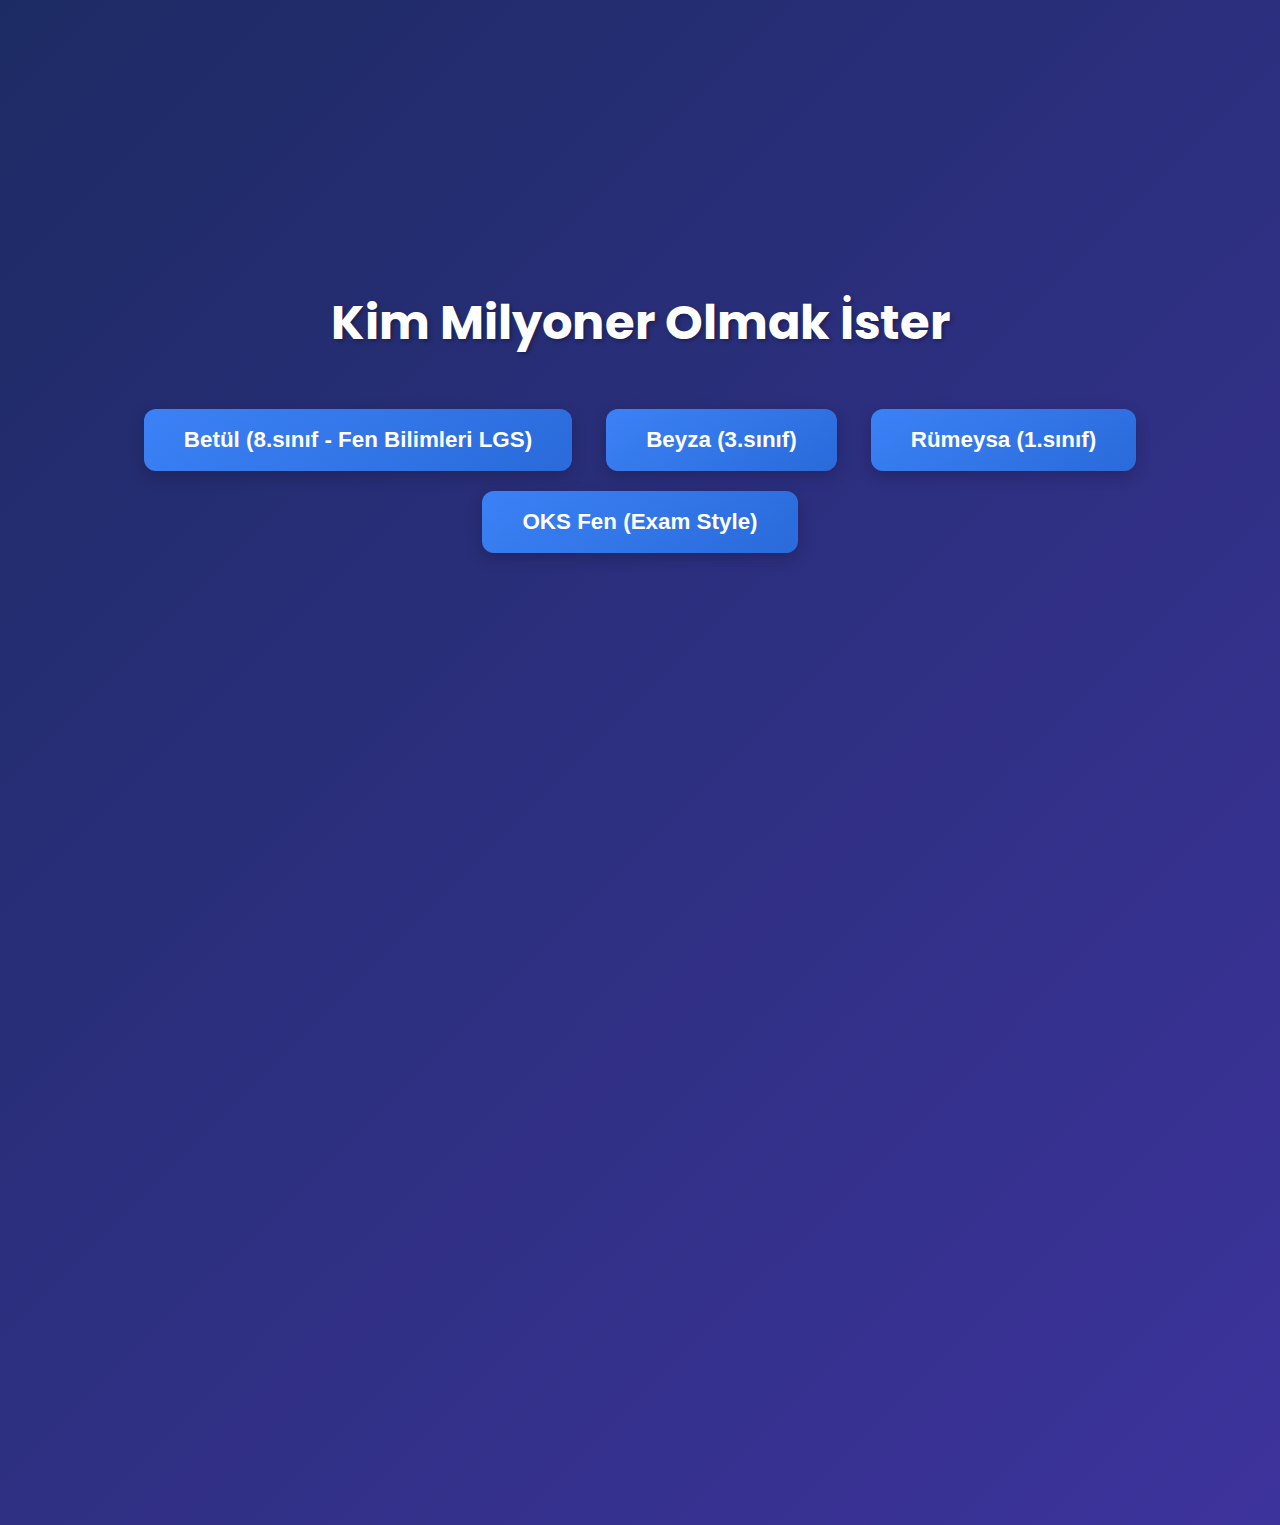
==== commit ff2e0ce7: "Add files via upload" ====
--- a/index.html
+++ b/index.html
@@ -1,11 +1,452 @@
-<!doctype html>
-<html>
+<!DOCTYPE html>
+<html lang="tr">
 <head>
-  <meta charset="utf-8" />
-  <meta name="viewport" content="width=device-width, initial-scale=1.0" />
-  <title>İçerik Yöneticisi (Decap CMS)</title>
-  <script src="https://unpkg.com/decap-cms@^3.0.0/dist/decap-cms.js"></script>
+    <meta charset="UTF-8">
+    <title>Kim Milyoner Olmak İster - Modern v7.1</title>
+    <link rel="preconnect" href="https://fonts.googleapis.com">
+    <link rel="preconnect" href="https://fonts.gstatic.com" crossorigin>
+    <link href="https://fonts.googleapis.com/css2?family=Poppins:wght@300;400;600;700&display=swap" rel="stylesheet">
+    <style>
+        :root {
+            --bg-grad-start: #1D2B64;
+            --bg-grad-end: #3d339c;
+            --container-bg: rgba(0, 0, 0, 0.4);
+            --element-bg-dark: #0F172A;
+            --element-bg-light: #1E293B;
+            --text-light: #E2E8F0;
+            --text-dark: #94A3B8;
+            --accent-yellow: #FACC15;
+            --accent-green: #22C55E;
+            --accent-red: #EF4444;
+            --accent-blue: #3B82F6;
+            --font-family: 'Poppins', sans-serif;
+            --transition-speed: 0.6s; /* Transition duration variable */
+        }
+
+        body {
+            margin: 0; padding: 0; font-family: var(--font-family);
+            background: linear-gradient(135deg, var(--bg-grad-start), var(--bg-grad-end));
+            color: var(--text-light); min-height: 100vh;
+            display: flex; flex-direction: column;
+            overflow-x: hidden;
+        }
+
+        /* --- Transitions --- */
+        #category-selection-container, #container {
+            transition: opacity var(--transition-speed) ease-in-out;
+        }
+        .hidden-section {
+            opacity: 0;
+            pointer-events: none;
+        }
+        .visible-section {
+            opacity: 1;
+            pointer-events: auto;
+        }
+
+        /* --- Category Selection --- */
+        #category-selection-container {
+            width: 100%; text-align: center; padding: 50px 20px;
+            display: flex; justify-content: center; align-items: center;
+            min-height: 90vh; flex-direction: column;
+            box-sizing: border-box;
+        }
+         #category-selection h2 { margin-bottom: 40px; font-size: 3em; font-weight: 700; color: #fff; text-shadow: 2px 2px 4px rgba(0,0,0,0.3); }
+         #category-selection button { margin: 10px 15px; padding: 18px 40px; font-size: 1.4em; font-weight: 600; border: none; border-radius: 12px; background: linear-gradient(145deg, var(--accent-blue), #2a6ada); color: #fff; cursor: pointer; transition: all 0.3s ease; box-shadow: 0 5px 15px rgba(0, 0, 0, 0.2); }
+         #category-selection button:hover { background: linear-gradient(145deg, #2a6ada, var(--accent-blue)); transform: translateY(-3px) scale(1.03); box-shadow: 0 8px 20px rgba(43, 98, 218, 0.4); }
+
+
+        /* --- Game Content Area --- */
+        #container {
+            display: flex; flex: 1; padding: 20px; gap: 20px;
+            flex-wrap: wrap;
+        }
+        #game-content {
+            width: 100%; display: flex; flex-wrap: inherit; gap: inherit;
+        }
+
+        /* --- Scoreboard --- */
+        #scoreboard {
+            width: 220px; background-color: var(--container-bg);
+            border-radius: 12px; padding: 15px;
+            max-height: calc(100vh - 120px); overflow-y: auto;
+            box-shadow: 0 4px 10px rgba(0,0,0,0.3);
+            margin-bottom: 20px;
+            scrollbar-width: thin;
+            scrollbar-color: var(--accent-yellow) transparent;
+        }
+         #scoreboard::-webkit-scrollbar { width: 8px; }
+         #scoreboard::-webkit-scrollbar-track { background: transparent; }
+         #scoreboard::-webkit-scrollbar-thumb { background-color: var(--accent-yellow); border-radius: 10px; border: 2px solid transparent; background-clip: content-box;}
+         #scoreboard ul { list-style: none; padding: 0; margin: 0; }
+         #scoreboard li { padding: 10px 8px; text-align: left; border-bottom: 1px solid rgba(255, 255, 255, 0.1); font-size: 1em; font-weight: 400; transition: background-color 0.3s, color 0.3s, transform 0.2s; color: var(--text-dark); display: flex; justify-content: space-between; }
+         #scoreboard li span:first-child { color: var(--text-light); font-weight: 600; margin-right: 10px; min-width: 20px; display: inline-block; text-align: right; }
+         #scoreboard li span:last-child { color: var(--text-light); font-weight: 600; }
+         #scoreboard li.active { background-color: var(--accent-yellow); color: var(--element-bg-dark) !important; font-weight: 700; border-radius: 6px; transform: scale(1.05); }
+         #scoreboard li.active span { color: var(--element-bg-dark) !important; }
+         #scoreboard li.passed { opacity: 0.5; }
+         #scoreboard li.baraj { font-weight: 600; color: var(--accent-yellow); border-top: 1px dashed var(--accent-yellow); margin-top: 8px; padding-top: 8px;}
+         #scoreboard li.baraj span { color: var(--accent-yellow); }
+         #scoreboard li.baraj.passed { color: var(--text-dark); border-top-color: var(--text-dark); opacity: 0.6;}
+         #scoreboard li.baraj.passed span { color: var(--text-dark); }
+
+        /* --- Game Area --- */
+        #game-area { flex: 1; background: var(--container-bg); border-radius: 12px; padding: 25px; display: flex; flex-direction: column; box-shadow: 0 4px 10px rgba(0,0,0,0.3); min-width: 320px; }
+        #quiz { text-align: center; flex: 1; display: flex; flex-direction: column; justify-content: space-between; }
+        #quiz-content { flex-grow: 1; display: flex; flex-direction: column; justify-content: center; }
+
+        /* --- Question Bar, Answers, Timer, Feedback, Reward, Lifelines --- */
+         #question-bar { margin: 25px auto; background: linear-gradient(to right, var(--element-bg-dark), var(--element-bg-light)); padding: 20px 25px; border-radius: 10px; width: 95%; font-size: 1.6em; font-weight: 600; min-height: 80px; display: flex; align-items: center; justify-content: center; line-height: 1.5; box-shadow: 0 5px 12px rgba(0, 0, 0, 0.4); color: #fff; text-align: center; }
+         .answers { width: 98%; margin: 20px auto 0 auto; display: flex; flex-wrap: wrap; justify-content: space-between; gap: 15px; }
+         .answer { position: relative; width: calc(50% - 8px); background: linear-gradient(to right, var(--element-bg-light), var(--element-bg-dark)); border: 1px solid transparent; border-radius: 30px; margin-bottom: 0; padding: 18px 15px; cursor: pointer; display: flex; align-items: center; transition: all 0.3s ease; box-sizing: border-box; min-height: 70px; box-shadow: 0 3px 8px rgba(0, 0, 0, 0.3); }
+         .answer:hover:not(.disabled) { background: linear-gradient(to right, var(--accent-blue), #2a6ada); transform: translateY(-2px) scale(1.01); box-shadow: 0 6px 15px rgba(59, 130, 246, 0.3); border-color: rgba(255, 255, 255, 0.5); }
+         .answer.selected { background: linear-gradient(to right, var(--accent-yellow), #eab308) !important; color: var(--element-bg-dark); transform: scale(1.03); border-color: var(--element-bg-dark); }
+         .answer.selected .answer-label, .answer.selected .answer-text { color: var(--element-bg-dark); }
+         .answer.correct { background: linear-gradient(to right, var(--accent-green), #16a34a) !important; color: #fff !important; border-color: #fff; }
+         .answer.correct .answer-label, .answer.correct .answer-text { color: #fff !important; }
+         .answer.wrong { background: linear-gradient(to right, var(--accent-red), #dc2626) !important; color: #fff !important; animation: blink 0.7s infinite; border-color: #ff9090; }
+         .answer.wrong .answer-label, .answer.wrong .answer-text { color: #fff !important; }
+         @keyframes blink { 0%, 100% { opacity: 1; transform: scale(1); } 50% { opacity: 0.7; transform: scale(0.98); } }
+         .answer.disabled { background: linear-gradient(to right, #374151, #4B5563); cursor: not-allowed; opacity: 0.6; box-shadow: none; }
+         .answer.hidden-lifeline { opacity: 0; pointer-events: none; height: 0; padding: 0; margin: 0; border: none; overflow: hidden; width: 0; transition: all 0.5s ease; visibility: hidden;}
+         .answer-label { font-weight: 700; margin-right: 12px; color: var(--accent-yellow); font-size: 1.2em; }
+         .answer-text { flex: 1; text-align: left; font-size: 1.1em; font-weight: 400; color: var(--text-light); }
+         #timer-container { margin: 15px auto 10px auto; position: relative; width: 80px; height: 80px; }
+         #timer-svg { transform: rotate(-90deg); width: 100%; height: 100%; }
+         #timer-circle-bg, #timer-circle-progress { fill: none; stroke-width: 7; }
+         #timer-circle-bg { stroke: rgba(255, 255, 255, 0.15); }
+         #timer-circle-progress { stroke: var(--accent-yellow); stroke-linecap: round; transition: stroke-dashoffset 1s linear, stroke 0.3s ease; }
+         #timer-text { position: absolute; top: 50%; left: 50%; transform: translate(-50%, -50%); font-size: 1.6em; font-weight: 700; color: #fff; }
+         #feedback { margin: 10px 0; font-size: 1.25em; min-height: 25px; color: var(--accent-yellow); font-weight: 600; }
+         #reward { margin-top: 5px; margin-bottom: 15px; font-size: 1.5em; font-weight: 700;}
+         .lifelines { margin: 15px 0 20px 0; display: flex; justify-content: center; gap: 25px; }
+         .lifelines button { padding: 12px 20px; font-size: 0.9em; font-weight: 600; text-transform: uppercase; border: none; border-radius: 8px; background-color: var(--accent-green); color: #fff; cursor: pointer; transition: all 0.3s ease; box-shadow: 0 4px 10px rgba(0, 0, 0, 0.2); }
+         .lifelines button:hover:not(:disabled) { background-color: #16a34a; transform: translateY(-2px); box-shadow: 0 6px 12px rgba(34, 197, 94, 0.3); }
+         .lifelines button:disabled { background-color: #4B5563; cursor: not-allowed; opacity: 0.6; box-shadow: none; }
+
+
+        /* --- Responsive Design --- */
+         @media (max-width: 992px) { #container { flex-direction: column; padding: 15px; gap: 15px; } #game-content { flex-direction: column; gap: 15px; } #scoreboard { width: 100%; margin-right: 0; max-height: 250px; } #game-area { padding: 20px; } .answer { width: 100%; } #category-selection button { font-size: 1.3em; padding: 15px 35px; } }
+         @media (max-width: 768px) { #category-selection button { font-size: 1.2em; padding: 15px 30px; } #question-bar { font-size: 1.3em; padding: 15px 20px; min-height: 70px;} .answer-label { font-size: 1.1em; } .answer-text { font-size: 1.05em; } .lifelines { gap: 15px; } .lifelines button { padding: 10px 15px; font-size: 0.85em;} #timer-container { width: 70px; height: 70px; } #timer-text { font-size: 1.4em; } #scoreboard li { font-size: 0.95em; padding: 8px 6px; } }
+         @media (max-width: 480px) { body { font-size: 14px; } #category-selection h2 { font-size: 2em; } #category-selection button { font-size: 1.1em; padding: 12px 25px; margin: 8px; } #question-bar { font-size: 1.1em; padding: 12px 15px; } .answer { min-height: 60px; padding: 15px 12px; } .answer-label { font-size: 1em; } .answer-text { font-size: 1em; } #reward { font-size: 1.3em; } #feedback { font-size: 1.1em; } .lifelines button { font-size: 0.8em; } }
+
+    </style>
 </head>
 <body>
-  </body>
+    <div id="category-selection-container" class="visible-section"> <div id="category-selection">
+            <h2>Kim Milyoner Olmak İster</h2>
+            <button data-category="betul">Betül (8.sınıf - Fen Bilimleri LGS)</button>
+            <button data-category="beyza">Beyza (3.sınıf)</button>
+            <button data-category="rumeysa">Rümeysa (1.sınıf)</button>
+            <button data-category="oks_fen">OKS Fen (Exam Style)</button>
+        </div>
+    </div>
+
+    <div id="container" class="hidden-section"> <div id="game-content">
+            <div id="scoreboard">
+                <ul id="scoreboard-list"></ul>
+            </div>
+            <div id="game-area">
+                <div id="quiz">
+                    <div class="lifelines">
+                        <button id="lifeline-5050">50-50</button>
+                        <button id="lifeline-phone">Telefon</button>
+                        <button id="lifeline-audience">Seyirci</button>
+                    </div>
+                    <div id="timer-container">
+                        <svg id="timer-svg" viewBox="0 0 36 36">
+                            <circle id="timer-circle-bg" cx="18" cy="18" r="15.9155" />
+                            <circle id="timer-circle-progress" cx="18" cy="18" r="15.9155" stroke-dasharray="100, 100" />
+                        </svg>
+                        <div id="timer-text">45</div>
+                    </div>
+                    <div id="quiz-content">
+                        <div id="question-bar">Soru Yükleniyor...</div>
+                        <div class="answers">
+                            <div class="answer" data-answer="A"><span class="answer-label">A:</span><span class="answer-text"></span></div>
+                            <div class="answer" data-answer="B"><span class="answer-label">B:</span><span class="answer-text"></span></div>
+                            <div class="answer" data-answer="C"><span class="answer-label">C:</span><span class="answer-text"></span></div>
+                            <div class="answer" data-answer="D"><span class="answer-label">D:</span><span class="answer-text"></span></div>
+                        </div>
+                    </div>
+                    <div id="feedback"></div>
+                    <div id="reward">Ödül: 0 TL</div>
+                   </div>
+            </div>
+           </div>
+    </div>
+
+    <audio id="audio-correct" src="https://assets.mixkit.co/sfx/preview/mixkit-correct-answer-tone-2870.mp3" preload="auto"></audio>
+    <audio id="audio-wrong" src="https://assets.mixkit.co/sfx/preview/mixkit-wrong-answer-bass-buzzer-948.mp3" preload="auto"></audio>
+    <audio id="audio-lifeline-5050" src="https://assets.mixkit.co/sfx/preview/mixkit-interface-hint-notification-911.mp3" preload="auto"></audio>
+    <audio id="audio-lifeline-phone" src="https://assets.mixkit.co/sfx/preview/mixkit-modern-technology-select-3124.mp3" preload="auto"></audio>
+    <audio id="audio-lifeline-audience" src="https://assets.mixkit.co/sfx/preview/mixkit-short-crowd-ovation-436.mp3" preload="auto"></audio>
+    <audio id="audio-tick" src="https://assets.mixkit.co/sfx/preview/mixkit-tick-tock-clock-timer-1041.mp3" loop preload="auto"></audio>
+    <audio id="audio-win" src="https://assets.mixkit.co/sfx/preview/mixkit-video-game-win-2016.mp3" preload="auto"></audio>
+    <audio id="audio-background" src="https://assets.mixkit.co/music/preview/mixkit-suspense-mystery-movie-trailer-21.mp3" loop preload="auto"></audio>
+
+    <script>
+    // --- SORULAR ARTIK questions.json'DAN YÜKLENECEK ---
+    let questions = {}; // Sorular başlangıçta boş, JSON'dan yüklenecek
+
+    // --- Değişkenler ve DOM Elementleri ---
+    let currentCategory = ""; let currentQuestionIndex = 0; let currentReward = 0;
+    let currentQuestion = null; let timerInterval = null; let timeRemaining = 0;
+    let gameAreaVisible = false;
+    const DEFAULT_COUNTDOWN_TIME = 45; // Varsayılan süre
+    const OKS_FEN_COUNTDOWN_TIME = 90; // OKS Fen için özel süre
+    const maxRewards = { // Maksimum ödüller
+        "betul": 300,
+        "beyza": 200,
+        "rumeysa": 100,
+        "oks_fen": 300
+    };
+
+    const categorySelectionContainer = document.getElementById("category-selection-container");
+    const mainContainer = document.getElementById("container");
+    const gameContentDiv = document.getElementById("game-content");
+    const quizDiv = document.getElementById("quiz");
+    const questionBar = document.getElementById("question-bar");
+    const timerTextDiv = document.getElementById("timer-text");
+    const timerProgressCircle = document.getElementById("timer-circle-progress");
+    const feedbackDiv = document.getElementById("feedback");
+    const rewardDiv = document.getElementById("reward");
+    const lifeline5050Btn = document.getElementById("lifeline-5050");
+    const lifelinePhoneBtn = document.getElementById("lifeline-phone");
+    const lifelineAudienceBtn = document.getElementById("lifeline-audience");
+    const scoreboardList = document.getElementById("scoreboard-list");
+    const audioElements = { correct: document.getElementById("audio-correct"), wrong: document.getElementById("audio-wrong"), lifeline5050: document.getElementById("audio-lifeline-5050"), lifelinePhone: document.getElementById("audio-lifeline-phone"), lifelineAudience: document.getElementById("audio-lifeline-audience"), tick: document.getElementById("audio-tick"), win: document.getElementById("audio-win"), background: document.getElementById("audio-background") };
+    const CIRCLE_RADIUS = 15.9155;
+    const CIRCLE_CIRCUMFERENCE = 2 * Math.PI * CIRCLE_RADIUS;
+    const TRANSITION_DURATION = parseFloat(getComputedStyle(document.documentElement).getPropertyValue('--transition-speed') || '0.6') * 1000;
+    const SCROLL_DELAY = 800;
+
+    // --- Ses Fonksiyonları ---
+    function playSound(audioElement) { if (!audioElement) return Promise.reject(); try { if (!audioElement.loop) audioElement.currentTime = 0; const p = audioElement.play(); return p !== undefined ? p.catch(e => {}) : Promise.resolve(); } catch (e) { return Promise.reject(e); } }
+    function stopSound(audioElement) { if(audioElement){ try { audioElement.pause(); audioElement.currentTime = 0; } catch(e){} } }
+    function stopAllSounds() { Object.values(audioElements).forEach(stopSound); }
+    function stopBackgroundMusic() { stopSound(audioElements.background); }
+    function unlockAudioContext() { Object.values(audioElements).forEach(a => { const p=a.play(); if(p) p.then(() => { a.pause(); a.currentTime=0; }).catch(e => {}); }); }
+
+    // --- Olay Dinleyiciler ve GEÇİŞ YÖNETİMİ (Fetch Eklendi) ---
+    document.querySelectorAll("#category-selection button").forEach(btn => {
+        btn.addEventListener("click", () => { // async eklendi
+            currentCategory = btn.getAttribute("data-category");
+
+            // === SORU YÜKLEME ve OYUN BAŞLATMA ===
+            async function loadAndStartGame() {
+                try {
+                    // Soru bankasını fetch et
+                    const response = await fetch('questions.json');
+                    if (!response.ok) {
+                        throw new Error(`HTTP error! status: ${response.status}`);
+                    }
+                    questions = await response.json(); // Soruları global değişkene ata
+
+                    // Seçilen kategori yüklendi mi ve içinde soru var mı kontrol et
+                    if (!questions[currentCategory] || questions[currentCategory].length === 0) {
+                       alert(`"${currentCategory}" kategorisi için soru bankasında soru bulunamadı.`);
+                       // UI'ı sıfırla (örneğin loading gizle, kategorileri göster)
+                       return; // Hata varsa devam etme
+                    }
+
+                    // Sorular yüklendi, oyunu başlat
+                    console.log("Sorular başarıyla yüklendi. Kategori:", currentCategory);
+                    stopAllSounds();
+                    unlockAudioContext();
+
+                    // Ekran geçişi ve oyun başlatma mantığı
+                    categorySelectionContainer.classList.remove('visible-section');
+                    categorySelectionContainer.classList.add('hidden-section');
+
+                    setTimeout(() => {
+                        categorySelectionContainer.style.display = 'none';
+                        mainContainer.classList.remove('hidden-section');
+                        mainContainer.classList.add('visible-section');
+                        mainContainer.scrollIntoView({ behavior: 'smooth', block: 'start' });
+
+                        setTimeout(() => {
+                             if (mainContainer.classList.contains('visible-section')) {
+                                gameAreaVisible = true;
+                                resetLifelines();
+                                currentQuestionIndex = 0;
+                                currentReward = 0;
+                                updateRewardDisplay();
+                                generateScoreboard(); // Artık questions dolu
+                                loadQuestion();     // Artık questions dolu
+                                setTimeout(() => { if (gameAreaVisible) { playSound(audioElements.background).catch(e => {}); } }, 150);
+                            }
+                        }, SCROLL_DELAY);
+                    }, TRANSITION_DURATION);
+
+                } catch (error) {
+                    console.error('Soru bankası yüklenirken hata oluştu:', error);
+                    alert('Soru bankası yüklenemedi. Lütfen sayfayı yenileyip tekrar deneyin veya internet bağlantınızı kontrol edin.');
+                    // Hata durumunda UI'ı uygun bir duruma getir
+                    // Örneğin, tekrar kategori seçimine dön
+                    // mainContainer.classList.add('hidden-section');
+                    // categorySelectionContainer.style.display = 'flex';
+                    // categorySelectionContainer.classList.add('visible-section');
+                }
+            }
+
+            loadAndStartGame(); // Fetch ve başlatma işlemini tetikle
+            // === SORU YÜKLEME ve OYUN BAŞLATMA SONU ===
+        });
+    });
+
+    // --- Diğer Fonksiyonlar ---
+    function resetLifelines() { lifeline5050Used = false; lifelinePhoneUsed = false; lifelineAudienceUsed = false; [lifeline5050Btn, lifelinePhoneBtn, lifelineAudienceBtn].forEach(btn => { btn.disabled = false; btn.style.opacity = 1; }); }
+
+    function generateScoreboard() {
+         scoreboardList.innerHTML = "";
+         const maxReward = maxRewards[currentCategory] || 100;
+         const categoryQuestions = questions[currentCategory] || []; // Yüklenen soruları kullan
+         const actualQuestionCount = categoryQuestions.length;
+         const { baraj1, baraj2 } = getBarajLevels(currentCategory);
+         if(actualQuestionCount === 0) return;
+         for (let level = actualQuestionCount; level >= 1; level--) {
+             const rewardVal = Math.round(maxReward * (level / actualQuestionCount));
+             const li = document.createElement("li"); li.setAttribute("data-step", level);
+             const numberSpan = `<span>${level}.</span>`; const amountSpan = `<span>${rewardVal.toLocaleString('tr-TR')} TL</span>`;
+             li.innerHTML = `${numberSpan}${amountSpan}`;
+             if (level === baraj1 || level === baraj2) { li.classList.add('baraj'); }
+             if (level === actualQuestionCount) { li.style.color = 'var(--accent-yellow)'; li.style.fontWeight = '700'; }
+             scoreboardList.appendChild(li);
+         }
+         updateScoreboardVisuals();
+     }
+
+     function getBarajLevels(category) {
+        if (category === 'oks_fen') { return { baraj1: 4, baraj2: 7 }; }
+        else { return { baraj1: 5, baraj2: 10 }; }
+     }
+
+    function updateScoreboardVisuals() {
+        const { baraj1, baraj2 } = getBarajLevels(currentCategory);
+        const categoryQuestions = questions[currentCategory] || [];
+        const actualQuestionCount = categoryQuestions.length;
+        document.querySelectorAll("#scoreboard li").forEach(li => {
+             const level = parseInt(li.getAttribute("data-step"));
+             li.classList.remove("active", "passed", "baraj"); li.style.transform = ''; li.style.opacity = 1; li.style.color = ''; li.style.fontWeight = '400';
+             if (level === baraj1 || level === baraj2) { li.classList.add('baraj'); }
+             if (level === (currentQuestionIndex + 1) && level <= actualQuestionCount ) { li.classList.add("active"); li.style.transform = 'scale(1.05)'; }
+             else if (level <= currentQuestionIndex) { li.classList.add("passed"); if (li.classList.contains('baraj')) { li.style.color = 'var(--text-dark)'; li.style.opacity = 0.7; } else { li.style.opacity = 0.5; } }
+             else { if (li.classList.contains('baraj')) { li.style.color = 'var(--accent-yellow)'; li.style.fontWeight = '600'; } else if (level === actualQuestionCount) { li.style.color = 'var(--accent-yellow)'; li.style.fontWeight = '700'; } }
+              const spans = li.querySelectorAll('span'); spans.forEach(span => span.style.color = '');
+              if(li.classList.contains('active')){ spans.forEach(span => span.style.color = 'var(--element-bg-dark)'); }
+              else if (li.classList.contains('baraj') && !li.classList.contains('passed')) { spans.forEach(span => span.style.color = 'var(--accent-yellow)'); }
+              else if (li.classList.contains('baraj') && li.classList.contains('passed')) { spans.forEach(span => span.style.color = 'var(--text-dark)'); }
+              else if (level === actualQuestionCount && !li.classList.contains('passed') && !li.classList.contains('active')) { spans.forEach(span => span.style.color = 'var(--accent-yellow)'); }
+              else if (li.classList.contains('passed')){} else { spans[0].style.color = 'var(--text-light)'; spans[1].style.color = 'var(--text-light)'; }
+         });
+         updateScoreboardScroll();
+     }
+
+    function updateScoreboardScroll() { const activeLi = scoreboardList.querySelector('li.active'); if (activeLi) { activeLi.scrollIntoView({ behavior: 'smooth', block: 'nearest' }); } else { const lastPassed = scoreboardList.querySelector('li.passed:last-of-type'); if(lastPassed) { lastPassed.scrollIntoView({ behavior: 'smooth', block: 'nearest' }); } else { const firstLi = scoreboardList.querySelector('li'); if (firstLi) { firstLi.scrollIntoView({ behavior: 'smooth', block: 'start' }); } } } }
+
+    // loadQuestion FONKSİYONU GÜNCELLENDİ (options yerine optionA, optionB... kullanıyor)
+    function loadQuestion() {
+        if (!gameAreaVisible) return;
+        clearTimer(); feedbackDiv.textContent = ""; enableAllAnswers();
+        const categoryQuestions = questions[currentCategory] || []; // Yüklenen soruları kullan
+        const actualQuestionCount = categoryQuestions.length;
+        if (currentQuestionIndex >= actualQuestionCount) {
+            const finalReward = maxRewards[currentCategory] || 100;
+            feedbackDiv.innerHTML = `🏆 TEBRİKLER! KATEGORİYİ TAMAMLADINIZ! Ödül: ${finalReward.toLocaleString('tr-TR')} TL 🏆`;
+            playSound(audioElements.win); stopBackgroundMusic(); disableAllAnswers(); updateScoreboardVisuals(); gameAreaVisible = false; return;
+        }
+        updateScoreboardVisuals();
+        currentQuestion = categoryQuestions[currentQuestionIndex];
+        questionBar.innerHTML = `${currentQuestionIndex + 1}. ${currentQuestion.question}`;
+
+        const answerDivs = document.querySelectorAll(".answer");
+        answerDivs.forEach(div => {
+            div.classList.remove("correct", "wrong", "selected", "hidden-lifeline");
+            div.style.display = 'flex'; div.style.opacity = 1; div.style.height = ''; div.style.padding = ''; div.style.margin = ''; div.style.border = ''; div.style.pointerEvents = ''; div.style.animation = ''; div.style.visibility = 'visible';
+            if (window.innerWidth <= 992) { div.style.width = '100%'; } else { div.style.width = 'calc(50% - 8px)'; }
+
+            const ansKey = div.getAttribute("data-answer"); // A, B, C, D
+            const ansTextSpan = div.querySelector(".answer-text");
+
+            // === DEĞİŞEN KISIM (Yeni JSON formatına göre) ===
+            let optionText = "";
+            if (ansKey === 'A') { optionText = currentQuestion.optionA; }
+            else if (ansKey === 'B') { optionText = currentQuestion.optionB; }
+            else if (ansKey === 'C') { optionText = currentQuestion.optionC; }
+            else if (ansKey === 'D') { optionText = currentQuestion.optionD; }
+            // === DEĞİŞEN KISIM SONU ===
+
+            if (optionText !== undefined && ansTextSpan) {
+                ansTextSpan.textContent = optionText;
+            } else {
+                div.style.display = 'none'; // Bu seçenek için metin yoksa gizle
+            }
+        });
+        const timeLimit = (currentCategory === 'oks_fen') ? OKS_FEN_COUNTDOWN_TIME : DEFAULT_COUNTDOWN_TIME;
+        startTimer(timeLimit);
+    }
+
+
+    document.querySelectorAll(".answer").forEach(answerEl => { answerEl.addEventListener("click", () => { if (answerEl.classList.contains("disabled") || answerEl.classList.contains("hidden-lifeline") || !gameAreaVisible || answerEl.style.visibility === 'hidden') return; clearTimer(); const selectedAnswer = answerEl.getAttribute("data-answer"); disableAllAnswers(); answerEl.classList.add("selected"); setTimeout(() => { if(!gameAreaVisible) return; answerEl.classList.remove("selected"); if (selectedAnswer === currentQuestion.answer) { handleCorrectAnswer(answerEl); } else { handleWrongAnswer(answerEl); } }, 2000); }); });
+
+     function handleCorrectAnswer(correctAnswerElement) {
+        if (!gameAreaVisible) return;
+         correctAnswerElement.classList.add("correct"); feedbackDiv.innerHTML = "Doğru Cevap! ✅"; playSound(audioElements.correct);
+         const maxRewardCurrentCategory = maxRewards[currentCategory] || 100;
+         const categoryQuestions = questions[currentCategory] || []; const actualQuestionCount = categoryQuestions.length;
+         currentReward = Math.round(maxRewardCurrentCategory * ((currentQuestionIndex + 1) / actualQuestionCount));
+         updateRewardDisplay(); currentQuestionIndex++; setTimeout(loadQuestion, 2500);
+     }
+     function handleWrongAnswer(wrongAnswerElement) {
+         if (!gameAreaVisible) return; wrongAnswerElement.classList.add("wrong"); const guaranteedReward = calculateGuaranteedReward(); const correctAnswerDiv = document.querySelector(`.answer[data-answer="${currentQuestion.answer}"]`); feedbackDiv.innerHTML = `Yanlış Cevap! ❌ Doğru: ${currentQuestion.answer}.<br>Kazandığınız ödül: ${guaranteedReward.toLocaleString('tr-TR')} TL`; playSound(audioElements.wrong); stopBackgroundMusic(); if (correctAnswerDiv) { correctAnswerDiv.classList.add("correct"); } disableAllAnswers(); gameAreaVisible = false; currentReward = guaranteedReward; updateRewardDisplay(); updateScoreboardVisuals();
+      }
+
+     function calculateGuaranteedReward() {
+        const maxRewardCurrentCategory = maxRewards[currentCategory] || 100;
+        const categoryQuestions = questions[currentCategory] || []; const actualQuestionCount = categoryQuestions.length;
+        const { baraj1, baraj2 } = getBarajLevels(currentCategory);
+        if(actualQuestionCount === 0) return 0; let guaranteedReward = 0;
+        if (currentQuestionIndex >= baraj2) { guaranteedReward = Math.round(maxRewardCurrentCategory * (baraj2 / actualQuestionCount)); }
+        else if (currentQuestionIndex >= baraj1) { guaranteedReward = Math.round(maxRewardCurrentCategory * (baraj1 / actualQuestionCount)); }
+        return guaranteedReward;
+    }
+    function disableAllAnswers() { document.querySelectorAll(".answer").forEach(div => { if (div.style.display !== 'none' && !div.classList.contains('hidden-lifeline') && div.style.visibility !== 'hidden') { div.classList.add("disabled"); div.style.cursor = 'default'; } div.style.animation = ''; div.classList.remove("selected"); }); }
+    function enableAllAnswers() { document.querySelectorAll(".answer").forEach(div => { if (!div.classList.contains('hidden-lifeline')) { div.classList.remove("disabled", "correct", "wrong", "selected"); div.style.background = ''; div.style.visibility = 'visible'; div.style.cursor = 'pointer'; div.style.opacity = 1; } else { div.classList.add("disabled"); div.style.cursor = 'default'; div.style.visibility = 'hidden'; } }); }
+
+     function setProgress(percent, currentTime) { const offset = CIRCLE_CIRCUMFERENCE - (percent / 100) * CIRCLE_CIRCUMFERENCE; timerProgressCircle.style.strokeDashoffset = offset; timerTextDiv.textContent = currentTime; }
+
+     function startTimer(timeLimit) {
+          clearTimer(); timeRemaining = timeLimit; timerProgressCircle.style.strokeDasharray = `${CIRCLE_CIRCUMFERENCE} ${CIRCLE_CIRCUMFERENCE}`; timerProgressCircle.style.strokeDashoffset = CIRCLE_CIRCUMFERENCE; timerTextDiv.textContent = timeRemaining;
+          setTimeout(() => {
+            if (!gameAreaVisible) return;
+            setProgress(100 * timeRemaining / timeLimit, timeRemaining); playSound(audioElements.tick).catch(e => {});
+             timerInterval = setInterval(() => {
+                 if (!gameAreaVisible) { clearTimer(); return; }
+                 timeRemaining--; const percent = Math.max(0, 100 * timeRemaining / timeLimit); setProgress(percent, timeRemaining);
+                 if (timeRemaining <= 0) { handleTimeUp(); }
+                 const redThreshold = Math.max(5, Math.floor(timeLimit * 0.2));
+                 timerProgressCircle.style.stroke = (timeRemaining <= redThreshold) ? 'var(--accent-red)' : 'var(--accent-yellow)';
+            }, 1000);
+          }, 50);
+      }
+
+     function clearTimer() { if (timerInterval) { clearInterval(timerInterval); timerInterval = null; stopSound(audioElements.tick); } timerTextDiv.textContent = "-"; timerProgressCircle.style.stroke = 'var(--accent-yellow)'; timerProgressCircle.style.transition = 'none'; timerProgressCircle.style.strokeDashoffset = CIRCLE_CIRCUMFERENCE; setTimeout(() => { timerProgressCircle.style.transition = 'stroke-dashoffset 1s linear, stroke 0.3s ease'; }, 50); }
+     function handleTimeUp() { if (!gameAreaVisible) return; clearTimer(); const guaranteedReward = calculateGuaranteedReward(); feedbackDiv.innerHTML = `⏰ Süre Doldu! Oyun bitti.<br>Kazandığınız ödül: ${guaranteedReward.toLocaleString('tr-TR')} TL`; playSound(audioElements.wrong); stopBackgroundMusic(); disableAllAnswers(); const correctAnswerDiv = document.querySelector(`.answer[data-answer="${currentQuestion.answer}"]`); if (correctAnswerDiv) { correctAnswerDiv.classList.add("correct"); } gameAreaVisible = false; currentReward = guaranteedReward; updateRewardDisplay(); updateScoreboardVisuals(); }
+
+     // Joker Fonksiyonları (Değişiklik yok)
+      let lifeline5050Used = false, lifelinePhoneUsed = false, lifelineAudienceUsed = false;
+      lifeline5050Btn.addEventListener("click", () => { if (lifeline5050Used || !currentQuestion || !gameAreaVisible || timerInterval === null) return; lifeline5050Used = true; lifeline5050Btn.disabled = true; lifeline5050Btn.style.opacity = 0.6; playSound(audioElements.lifeline5050); const wrongAnswers = []; document.querySelectorAll(".answer").forEach(div => { if (div.style.display !== 'none' && div.style.visibility !== 'hidden' && !div.classList.contains('hidden-lifeline') && div.getAttribute("data-answer") !== currentQuestion.answer) { wrongAnswers.push(div); } }); let count = 0; wrongAnswers.sort(() => Math.random() - 0.5); while (count < 2 && wrongAnswers.length > 0) { const answerToRemove = wrongAnswers.pop(); if (answerToRemove) { answerToRemove.classList.add('hidden-lifeline', 'disabled'); answerToRemove.style.visibility = 'hidden'; answerToRemove.style.cursor = 'default'; count++; } } feedbackDiv.textContent = "50-50 Jokeri kullanıldı. İki şık elendi."; });
+      lifelinePhoneBtn.addEventListener("click", () => { if (lifelinePhoneUsed || !currentQuestion || !gameAreaVisible || timerInterval === null) return; lifelinePhoneUsed = true; lifelinePhoneBtn.disabled = true; lifelinePhoneBtn.style.opacity = 0.6; playSound(audioElements.lifelinePhone); let phoneGuess = ""; const randomChance = Math.random(); const correctAnswerKey = currentQuestion.answer; const visibleOptions = []; document.querySelectorAll(".answer").forEach(div => { if (div.style.display !== 'none' && !div.classList.contains('hidden-lifeline') && div.style.visibility !== 'hidden') { visibleOptions.push(div.getAttribute("data-answer")); } }); if (visibleOptions.length === 0) return; if (randomChance < 0.75 && visibleOptions.includes(correctAnswerKey)) { phoneGuess = correctAnswerKey; } else { const wrongVisibleOptions = visibleOptions.filter(opt => opt !== correctAnswerKey); if(wrongVisibleOptions.length > 0) { phoneGuess = wrongVisibleOptions[Math.floor(Math.random() * wrongVisibleOptions.length)]; } else { phoneGuess = correctAnswerKey; } } feedbackDiv.textContent = `📞 Telefonla Yardım: "Bence cevap ${phoneGuess} şıkkı olabilir..."`; });
+      lifelineAudienceBtn.addEventListener("click", () => { if (lifelineAudienceUsed || !currentQuestion || !gameAreaVisible || timerInterval === null) return; lifelineAudienceUsed = true; lifelineAudienceBtn.disabled = true; lifelineAudienceBtn.style.opacity = 0.6; playSound(audioElements.lifelineAudience); const answers = ["A", "B", "C", "D"]; let percentages = {}; let remainingPercent = 100; const visibleOptions = []; document.querySelectorAll(".answer").forEach(div => { const ansKey = div.getAttribute("data-answer"); if (div.style.display !== 'none' && !div.classList.contains('hidden-lifeline') && div.style.visibility !== 'hidden') { visibleOptions.push(ansKey); } else { percentages[ansKey] = 0; } }); if (visibleOptions.length === 0) return; const correctAnswerKey = currentQuestion.answer; let correctPercent = 0; if (visibleOptions.includes(correctAnswerKey)) { let baseCorrect = (visibleOptions.length === 2) ? 60 : 40; let randomCorrect = (visibleOptions.length === 2) ? 25 : 31; correctPercent = Math.floor(Math.random() * randomCorrect) + baseCorrect; correctPercent = Math.min(correctPercent, 90); percentages[correctAnswerKey] = correctPercent; remainingPercent -= correctPercent; } const otherVisibleOptions = visibleOptions.filter(opt => opt !== correctAnswerKey); let allocatedPercent = 0; for (let i = 0; i < otherVisibleOptions.length; i++) { const opt = otherVisibleOptions[i]; if (i === otherVisibleOptions.length - 1) { percentages[opt] = Math.max(0, remainingPercent - allocatedPercent); } else { let avgRemaining = (remainingPercent - allocatedPercent) / (otherVisibleOptions.length - i); let perc = Math.floor(Math.random() * Math.min((remainingPercent - allocatedPercent) + 1, avgRemaining * 1.5)); perc = Math.min(perc, remainingPercent - allocatedPercent); percentages[opt] = Math.max(0, perc); allocatedPercent += percentages[opt]; } } let currentTotal = 0; visibleOptions.forEach(opt => currentTotal += (percentages[opt] || 0)); let diff = 100 - currentTotal; if (diff !== 0 && visibleOptions.length > 0) { let adjustKey = correctAnswerKey; if (!visibleOptions.includes(correctAnswerKey) || (otherVisibleOptions.length > 0 && percentages[otherVisibleOptions[0]] > percentages[correctAnswerKey])) { let maxPerc = -1; visibleOptions.forEach(opt => { if(percentages[opt] > maxPerc) { maxPerc = percentages[opt]; adjustKey = opt; } }); } if(percentages[adjustKey] !== undefined){ percentages[adjustKey] = Math.max(0, percentages[adjustKey] + diff); } else if(visibleOptions.length > 0) { percentages[visibleOptions[0]] = Math.max(0, (percentages[visibleOptions[0]] || 0) + diff); } } let resultText = "📊 Seyirci Oyları: "; answers.forEach(ans => { if (visibleOptions.includes(ans)) { resultText += ` ${ans}: %${Math.round(percentages[ans] || 0)} `; } }); feedbackDiv.textContent = resultText.trim(); });
+
+    function updateRewardDisplay() { rewardDiv.textContent = "Ödül: " + currentReward.toLocaleString('tr-TR', { style: 'currency', currency: 'TRY', minimumFractionDigits: 0, maximumFractionDigits: 0 }); }
+
+    // Initial Setup
+    timerProgressCircle.style.strokeDasharray = `${CIRCLE_CIRCUMFERENCE} ${CIRCLE_CIRCUMFERENCE}`; timerProgressCircle.style.strokeDashoffset = CIRCLE_CIRCUMFERENCE;
+    categorySelectionContainer.classList.add('visible-section'); categorySelectionContainer.classList.remove('hidden-section');
+    mainContainer.classList.add('hidden-section'); mainContainer.classList.remove('visible-section');
+
+    </script>
+</body>
 </html>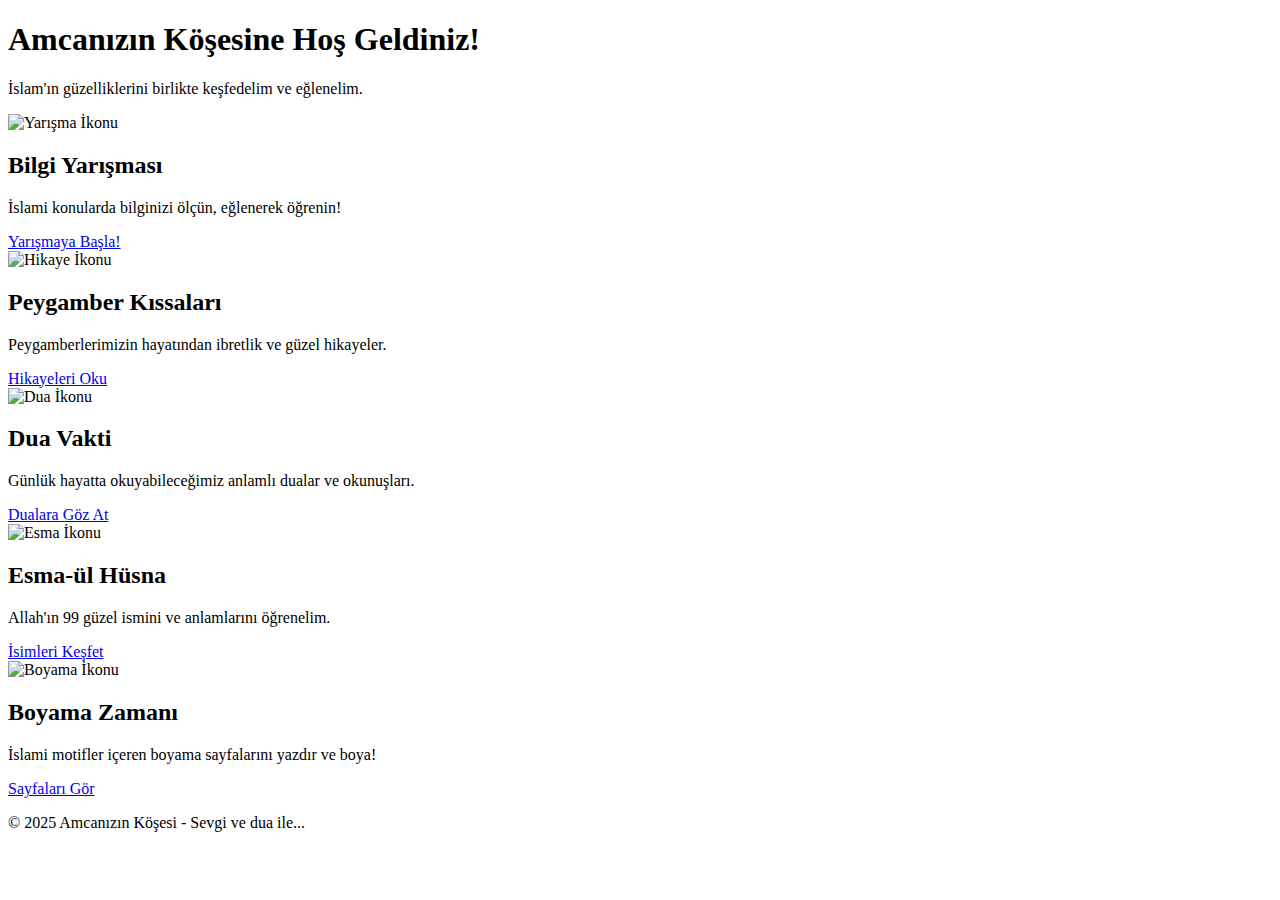
==== commit 6ddc5fb9: "Update index.html" ====
--- a/index.html
+++ b/index.html
@@ -2,451 +2,79 @@
 <html lang="tr">
 <head>
     <meta charset="UTF-8">
-    <title>Kim Milyoner Olmak İster - Modern v7.1</title>
+    <meta name="viewport" content="width=device-width, initial-scale=1.0">
+    <title>Amcanızın Köşesi - İslam'ı Birlikte Keşfedelim</title>
+    <link rel="stylesheet" href="homepage-styles.css">
     <link rel="preconnect" href="https://fonts.googleapis.com">
     <link rel="preconnect" href="https://fonts.gstatic.com" crossorigin>
-    <link href="https://fonts.googleapis.com/css2?family=Poppins:wght@300;400;600;700&display=swap" rel="stylesheet">
-    <style>
-        :root {
-            --bg-grad-start: #1D2B64;
-            --bg-grad-end: #3d339c;
-            --container-bg: rgba(0, 0, 0, 0.4);
-            --element-bg-dark: #0F172A;
-            --element-bg-light: #1E293B;
-            --text-light: #E2E8F0;
-            --text-dark: #94A3B8;
-            --accent-yellow: #FACC15;
-            --accent-green: #22C55E;
-            --accent-red: #EF4444;
-            --accent-blue: #3B82F6;
-            --font-family: 'Poppins', sans-serif;
-            --transition-speed: 0.6s; /* Transition duration variable */
-        }
+    <link href="https://fonts.googleapis.com/css2?family=Poppins:wght@300;400;500;600;700&display=swap" rel="stylesheet">
+    </head>
+<body>
 
-        body {
-            margin: 0; padding: 0; font-family: var(--font-family);
-            background: linear-gradient(135deg, var(--bg-grad-start), var(--bg-grad-end));
-            color: var(--text-light); min-height: 100vh;
-            display: flex; flex-direction: column;
-            overflow-x: hidden;
-        }
+    <header class="main-header">
+        <div class="container">
+            <h1>Amcanızın Köşesine Hoş Geldiniz!</h1>
+            <p class="subtitle">İslam'ın güzelliklerini birlikte keşfedelim ve eğlenelim.</p>
+        </div>
+    </header>
 
-        /* --- Transitions --- */
-        #category-selection-container, #container {
-            transition: opacity var(--transition-speed) ease-in-out;
-        }
-        .hidden-section {
-            opacity: 0;
-            pointer-events: none;
-        }
-        .visible-section {
-            opacity: 1;
-            pointer-events: auto;
-        }
+    <main class="main-content">
+        <div class="container">
+            <section id="activity-grid" class="activity-grid">
 
-        /* --- Category Selection --- */
-        #category-selection-container {
-            width: 100%; text-align: center; padding: 50px 20px;
-            display: flex; justify-content: center; align-items: center;
-            min-height: 90vh; flex-direction: column;
-            box-sizing: border-box;
-        }
-         #category-selection h2 { margin-bottom: 40px; font-size: 3em; font-weight: 700; color: #fff; text-shadow: 2px 2px 4px rgba(0,0,0,0.3); }
-         #category-selection button { margin: 10px 15px; padding: 18px 40px; font-size: 1.4em; font-weight: 600; border: none; border-radius: 12px; background: linear-gradient(145deg, var(--accent-blue), #2a6ada); color: #fff; cursor: pointer; transition: all 0.3s ease; box-shadow: 0 5px 15px rgba(0, 0, 0, 0.2); }
-         #category-selection button:hover { background: linear-gradient(145deg, #2a6ada, var(--accent-blue)); transform: translateY(-3px) scale(1.03); box-shadow: 0 8px 20px rgba(43, 98, 218, 0.4); }
+                <div class="activity-card">
+                    <div class="card-icon">
+                        <img src="images/quiz-icon.png" alt="Yarışma İkonu" class="icon-image"> </div>
+                    <h2 class="card-title">Bilgi Yarışması</h2>
+                    <p class="card-description">İslami konularda bilginizi ölçün, eğlenerek öğrenin!</p>
+                    <a href="/Yarisma/" class="btn card-button">Yarışmaya Başla!</a>
+                    </div>
 
+                <div class="activity-card">
+                    <div class="card-icon">
+                        <img src="images/stories-icon.png" alt="Hikaye İkonu" class="icon-image">
+                    </div>
+                    <h2 class="card-title">Peygamber Kıssaları</h2>
+                    <p class="card-description">Peygamberlerimizin hayatından ibretlik ve güzel hikayeler.</p>
+                    <a href="hikayeler.html" class="btn card-button">Hikayeleri Oku</a>
+                    </div>
 
-        /* --- Game Content Area --- */
-        #container {
-            display: flex; flex: 1; padding: 20px; gap: 20px;
-            flex-wrap: wrap;
-        }
-        #game-content {
-            width: 100%; display: flex; flex-wrap: inherit; gap: inherit;
-        }
+                <div class="activity-card">
+                    <div class="card-icon">
+                        <img src="images/dua-icon.png" alt="Dua İkonu" class="icon-image">
+                    </div>
+                    <h2 class="card-title">Dua Vakti</h2>
+                    <p class="card-description">Günlük hayatta okuyabileceğimiz anlamlı dualar ve okunuşları.</p>
+                    <a href="dualar.html" class="btn card-button">Dualara Göz At</a>
+                    </div>
 
-        /* --- Scoreboard --- */
-        #scoreboard {
-            width: 220px; background-color: var(--container-bg);
-            border-radius: 12px; padding: 15px;
-            max-height: calc(100vh - 120px); overflow-y: auto;
-            box-shadow: 0 4px 10px rgba(0,0,0,0.3);
-            margin-bottom: 20px;
-            scrollbar-width: thin;
-            scrollbar-color: var(--accent-yellow) transparent;
-        }
-         #scoreboard::-webkit-scrollbar { width: 8px; }
-         #scoreboard::-webkit-scrollbar-track { background: transparent; }
-         #scoreboard::-webkit-scrollbar-thumb { background-color: var(--accent-yellow); border-radius: 10px; border: 2px solid transparent; background-clip: content-box;}
-         #scoreboard ul { list-style: none; padding: 0; margin: 0; }
-         #scoreboard li { padding: 10px 8px; text-align: left; border-bottom: 1px solid rgba(255, 255, 255, 0.1); font-size: 1em; font-weight: 400; transition: background-color 0.3s, color 0.3s, transform 0.2s; color: var(--text-dark); display: flex; justify-content: space-between; }
-         #scoreboard li span:first-child { color: var(--text-light); font-weight: 600; margin-right: 10px; min-width: 20px; display: inline-block; text-align: right; }
-         #scoreboard li span:last-child { color: var(--text-light); font-weight: 600; }
-         #scoreboard li.active { background-color: var(--accent-yellow); color: var(--element-bg-dark) !important; font-weight: 700; border-radius: 6px; transform: scale(1.05); }
-         #scoreboard li.active span { color: var(--element-bg-dark) !important; }
-         #scoreboard li.passed { opacity: 0.5; }
-         #scoreboard li.baraj { font-weight: 600; color: var(--accent-yellow); border-top: 1px dashed var(--accent-yellow); margin-top: 8px; padding-top: 8px;}
-         #scoreboard li.baraj span { color: var(--accent-yellow); }
-         #scoreboard li.baraj.passed { color: var(--text-dark); border-top-color: var(--text-dark); opacity: 0.6;}
-         #scoreboard li.baraj.passed span { color: var(--text-dark); }
+                <div class="activity-card">
+                     <div class="card-icon">
+                        <img src="images/esma-icon.png" alt="Esma İkonu" class="icon-image">
+                    </div>
+                    <h2 class="card-title">Esma-ül Hüsna</h2>
+                    <p class="card-description">Allah'ın 99 güzel ismini ve anlamlarını öğrenelim.</p>
+                    <a href="esmaulhusna.html" class="btn card-button">İsimleri Keşfet</a>
+                    </div>
 
-        /* --- Game Area --- */
-        #game-area { flex: 1; background: var(--container-bg); border-radius: 12px; padding: 25px; display: flex; flex-direction: column; box-shadow: 0 4px 10px rgba(0,0,0,0.3); min-width: 320px; }
-        #quiz { text-align: center; flex: 1; display: flex; flex-direction: column; justify-content: space-between; }
-        #quiz-content { flex-grow: 1; display: flex; flex-direction: column; justify-content: center; }
+                 <div class="activity-card">
+                     <div class="card-icon">
+                        <img src="images/coloring-icon.png" alt="Boyama İkonu" class="icon-image">
+                    </div>
+                    <h2 class="card-title">Boyama Zamanı</h2>
+                    <p class="card-description">İslami motifler içeren boyama sayfalarını yazdır ve boya!</p>
+                    <a href="boyama.html" class="btn card-button">Sayfaları Gör</a>
+                     </div>
 
-        /* --- Question Bar, Answers, Timer, Feedback, Reward, Lifelines --- */
-         #question-bar { margin: 25px auto; background: linear-gradient(to right, var(--element-bg-dark), var(--element-bg-light)); padding: 20px 25px; border-radius: 10px; width: 95%; font-size: 1.6em; font-weight: 600; min-height: 80px; display: flex; align-items: center; justify-content: center; line-height: 1.5; box-shadow: 0 5px 12px rgba(0, 0, 0, 0.4); color: #fff; text-align: center; }
-         .answers { width: 98%; margin: 20px auto 0 auto; display: flex; flex-wrap: wrap; justify-content: space-between; gap: 15px; }
-         .answer { position: relative; width: calc(50% - 8px); background: linear-gradient(to right, var(--element-bg-light), var(--element-bg-dark)); border: 1px solid transparent; border-radius: 30px; margin-bottom: 0; padding: 18px 15px; cursor: pointer; display: flex; align-items: center; transition: all 0.3s ease; box-sizing: border-box; min-height: 70px; box-shadow: 0 3px 8px rgba(0, 0, 0, 0.3); }
-         .answer:hover:not(.disabled) { background: linear-gradient(to right, var(--accent-blue), #2a6ada); transform: translateY(-2px) scale(1.01); box-shadow: 0 6px 15px rgba(59, 130, 246, 0.3); border-color: rgba(255, 255, 255, 0.5); }
-         .answer.selected { background: linear-gradient(to right, var(--accent-yellow), #eab308) !important; color: var(--element-bg-dark); transform: scale(1.03); border-color: var(--element-bg-dark); }
-         .answer.selected .answer-label, .answer.selected .answer-text { color: var(--element-bg-dark); }
-         .answer.correct { background: linear-gradient(to right, var(--accent-green), #16a34a) !important; color: #fff !important; border-color: #fff; }
-         .answer.correct .answer-label, .answer.correct .answer-text { color: #fff !important; }
-         .answer.wrong { background: linear-gradient(to right, var(--accent-red), #dc2626) !important; color: #fff !important; animation: blink 0.7s infinite; border-color: #ff9090; }
-         .answer.wrong .answer-label, .answer.wrong .answer-text { color: #fff !important; }
-         @keyframes blink { 0%, 100% { opacity: 1; transform: scale(1); } 50% { opacity: 0.7; transform: scale(0.98); } }
-         .answer.disabled { background: linear-gradient(to right, #374151, #4B5563); cursor: not-allowed; opacity: 0.6; box-shadow: none; }
-         .answer.hidden-lifeline { opacity: 0; pointer-events: none; height: 0; padding: 0; margin: 0; border: none; overflow: hidden; width: 0; transition: all 0.5s ease; visibility: hidden;}
-         .answer-label { font-weight: 700; margin-right: 12px; color: var(--accent-yellow); font-size: 1.2em; }
-         .answer-text { flex: 1; text-align: left; font-size: 1.1em; font-weight: 400; color: var(--text-light); }
-         #timer-container { margin: 15px auto 10px auto; position: relative; width: 80px; height: 80px; }
-         #timer-svg { transform: rotate(-90deg); width: 100%; height: 100%; }
-         #timer-circle-bg, #timer-circle-progress { fill: none; stroke-width: 7; }
-         #timer-circle-bg { stroke: rgba(255, 255, 255, 0.15); }
-         #timer-circle-progress { stroke: var(--accent-yellow); stroke-linecap: round; transition: stroke-dashoffset 1s linear, stroke 0.3s ease; }
-         #timer-text { position: absolute; top: 50%; left: 50%; transform: translate(-50%, -50%); font-size: 1.6em; font-weight: 700; color: #fff; }
-         #feedback { margin: 10px 0; font-size: 1.25em; min-height: 25px; color: var(--accent-yellow); font-weight: 600; }
-         #reward { margin-top: 5px; margin-bottom: 15px; font-size: 1.5em; font-weight: 700;}
-         .lifelines { margin: 15px 0 20px 0; display: flex; justify-content: center; gap: 25px; }
-         .lifelines button { padding: 12px 20px; font-size: 0.9em; font-weight: 600; text-transform: uppercase; border: none; border-radius: 8px; background-color: var(--accent-green); color: #fff; cursor: pointer; transition: all 0.3s ease; box-shadow: 0 4px 10px rgba(0, 0, 0, 0.2); }
-         .lifelines button:hover:not(:disabled) { background-color: #16a34a; transform: translateY(-2px); box-shadow: 0 6px 12px rgba(34, 197, 94, 0.3); }
-         .lifelines button:disabled { background-color: #4B5563; cursor: not-allowed; opacity: 0.6; box-shadow: none; }
+                </section>
+        </div>
+    </main>
 
+    <footer class="main-footer">
+        <div class="container">
+            <p>&copy; 2025 Amcanızın Köşesi - Sevgi ve dua ile...</p>
+            </div>
+    </footer>
 
-        /* --- Responsive Design --- */
-         @media (max-width: 992px) { #container { flex-direction: column; padding: 15px; gap: 15px; } #game-content { flex-direction: column; gap: 15px; } #scoreboard { width: 100%; margin-right: 0; max-height: 250px; } #game-area { padding: 20px; } .answer { width: 100%; } #category-selection button { font-size: 1.3em; padding: 15px 35px; } }
-         @media (max-width: 768px) { #category-selection button { font-size: 1.2em; padding: 15px 30px; } #question-bar { font-size: 1.3em; padding: 15px 20px; min-height: 70px;} .answer-label { font-size: 1.1em; } .answer-text { font-size: 1.05em; } .lifelines { gap: 15px; } .lifelines button { padding: 10px 15px; font-size: 0.85em;} #timer-container { width: 70px; height: 70px; } #timer-text { font-size: 1.4em; } #scoreboard li { font-size: 0.95em; padding: 8px 6px; } }
-         @media (max-width: 480px) { body { font-size: 14px; } #category-selection h2 { font-size: 2em; } #category-selection button { font-size: 1.1em; padding: 12px 25px; margin: 8px; } #question-bar { font-size: 1.1em; padding: 12px 15px; } .answer { min-height: 60px; padding: 15px 12px; } .answer-label { font-size: 1em; } .answer-text { font-size: 1em; } #reward { font-size: 1.3em; } #feedback { font-size: 1.1em; } .lifelines button { font-size: 0.8em; } }
-
-    </style>
-</head>
-<body>
-    <div id="category-selection-container" class="visible-section"> <div id="category-selection">
-            <h2>Kim Milyoner Olmak İster</h2>
-            <button data-category="betul">Betül (8.sınıf - Fen Bilimleri LGS)</button>
-            <button data-category="beyza">Beyza (3.sınıf)</button>
-            <button data-category="rumeysa">Rümeysa (1.sınıf)</button>
-            <button data-category="oks_fen">OKS Fen (Exam Style)</button>
-        </div>
-    </div>
-
-    <div id="container" class="hidden-section"> <div id="game-content">
-            <div id="scoreboard">
-                <ul id="scoreboard-list"></ul>
-            </div>
-            <div id="game-area">
-                <div id="quiz">
-                    <div class="lifelines">
-                        <button id="lifeline-5050">50-50</button>
-                        <button id="lifeline-phone">Telefon</button>
-                        <button id="lifeline-audience">Seyirci</button>
-                    </div>
-                    <div id="timer-container">
-                        <svg id="timer-svg" viewBox="0 0 36 36">
-                            <circle id="timer-circle-bg" cx="18" cy="18" r="15.9155" />
-                            <circle id="timer-circle-progress" cx="18" cy="18" r="15.9155" stroke-dasharray="100, 100" />
-                        </svg>
-                        <div id="timer-text">45</div>
-                    </div>
-                    <div id="quiz-content">
-                        <div id="question-bar">Soru Yükleniyor...</div>
-                        <div class="answers">
-                            <div class="answer" data-answer="A"><span class="answer-label">A:</span><span class="answer-text"></span></div>
-                            <div class="answer" data-answer="B"><span class="answer-label">B:</span><span class="answer-text"></span></div>
-                            <div class="answer" data-answer="C"><span class="answer-label">C:</span><span class="answer-text"></span></div>
-                            <div class="answer" data-answer="D"><span class="answer-label">D:</span><span class="answer-text"></span></div>
-                        </div>
-                    </div>
-                    <div id="feedback"></div>
-                    <div id="reward">Ödül: 0 TL</div>
-                   </div>
-            </div>
-           </div>
-    </div>
-
-    <audio id="audio-correct" src="https://assets.mixkit.co/sfx/preview/mixkit-correct-answer-tone-2870.mp3" preload="auto"></audio>
-    <audio id="audio-wrong" src="https://assets.mixkit.co/sfx/preview/mixkit-wrong-answer-bass-buzzer-948.mp3" preload="auto"></audio>
-    <audio id="audio-lifeline-5050" src="https://assets.mixkit.co/sfx/preview/mixkit-interface-hint-notification-911.mp3" preload="auto"></audio>
-    <audio id="audio-lifeline-phone" src="https://assets.mixkit.co/sfx/preview/mixkit-modern-technology-select-3124.mp3" preload="auto"></audio>
-    <audio id="audio-lifeline-audience" src="https://assets.mixkit.co/sfx/preview/mixkit-short-crowd-ovation-436.mp3" preload="auto"></audio>
-    <audio id="audio-tick" src="https://assets.mixkit.co/sfx/preview/mixkit-tick-tock-clock-timer-1041.mp3" loop preload="auto"></audio>
-    <audio id="audio-win" src="https://assets.mixkit.co/sfx/preview/mixkit-video-game-win-2016.mp3" preload="auto"></audio>
-    <audio id="audio-background" src="https://assets.mixkit.co/music/preview/mixkit-suspense-mystery-movie-trailer-21.mp3" loop preload="auto"></audio>
-
-    <script>
-    // --- SORULAR ARTIK questions.json'DAN YÜKLENECEK ---
-    let questions = {}; // Sorular başlangıçta boş, JSON'dan yüklenecek
-
-    // --- Değişkenler ve DOM Elementleri ---
-    let currentCategory = ""; let currentQuestionIndex = 0; let currentReward = 0;
-    let currentQuestion = null; let timerInterval = null; let timeRemaining = 0;
-    let gameAreaVisible = false;
-    const DEFAULT_COUNTDOWN_TIME = 45; // Varsayılan süre
-    const OKS_FEN_COUNTDOWN_TIME = 90; // OKS Fen için özel süre
-    const maxRewards = { // Maksimum ödüller
-        "betul": 300,
-        "beyza": 200,
-        "rumeysa": 100,
-        "oks_fen": 300
-    };
-
-    const categorySelectionContainer = document.getElementById("category-selection-container");
-    const mainContainer = document.getElementById("container");
-    const gameContentDiv = document.getElementById("game-content");
-    const quizDiv = document.getElementById("quiz");
-    const questionBar = document.getElementById("question-bar");
-    const timerTextDiv = document.getElementById("timer-text");
-    const timerProgressCircle = document.getElementById("timer-circle-progress");
-    const feedbackDiv = document.getElementById("feedback");
-    const rewardDiv = document.getElementById("reward");
-    const lifeline5050Btn = document.getElementById("lifeline-5050");
-    const lifelinePhoneBtn = document.getElementById("lifeline-phone");
-    const lifelineAudienceBtn = document.getElementById("lifeline-audience");
-    const scoreboardList = document.getElementById("scoreboard-list");
-    const audioElements = { correct: document.getElementById("audio-correct"), wrong: document.getElementById("audio-wrong"), lifeline5050: document.getElementById("audio-lifeline-5050"), lifelinePhone: document.getElementById("audio-lifeline-phone"), lifelineAudience: document.getElementById("audio-lifeline-audience"), tick: document.getElementById("audio-tick"), win: document.getElementById("audio-win"), background: document.getElementById("audio-background") };
-    const CIRCLE_RADIUS = 15.9155;
-    const CIRCLE_CIRCUMFERENCE = 2 * Math.PI * CIRCLE_RADIUS;
-    const TRANSITION_DURATION = parseFloat(getComputedStyle(document.documentElement).getPropertyValue('--transition-speed') || '0.6') * 1000;
-    const SCROLL_DELAY = 800;
-
-    // --- Ses Fonksiyonları ---
-    function playSound(audioElement) { if (!audioElement) return Promise.reject(); try { if (!audioElement.loop) audioElement.currentTime = 0; const p = audioElement.play(); return p !== undefined ? p.catch(e => {}) : Promise.resolve(); } catch (e) { return Promise.reject(e); } }
-    function stopSound(audioElement) { if(audioElement){ try { audioElement.pause(); audioElement.currentTime = 0; } catch(e){} } }
-    function stopAllSounds() { Object.values(audioElements).forEach(stopSound); }
-    function stopBackgroundMusic() { stopSound(audioElements.background); }
-    function unlockAudioContext() { Object.values(audioElements).forEach(a => { const p=a.play(); if(p) p.then(() => { a.pause(); a.currentTime=0; }).catch(e => {}); }); }
-
-    // --- Olay Dinleyiciler ve GEÇİŞ YÖNETİMİ (Fetch Eklendi) ---
-    document.querySelectorAll("#category-selection button").forEach(btn => {
-        btn.addEventListener("click", () => { // async eklendi
-            currentCategory = btn.getAttribute("data-category");
-
-            // === SORU YÜKLEME ve OYUN BAŞLATMA ===
-            async function loadAndStartGame() {
-                try {
-                    // Soru bankasını fetch et
-                    const response = await fetch('questions.json');
-                    if (!response.ok) {
-                        throw new Error(`HTTP error! status: ${response.status}`);
-                    }
-                    questions = await response.json(); // Soruları global değişkene ata
-
-                    // Seçilen kategori yüklendi mi ve içinde soru var mı kontrol et
-                    if (!questions[currentCategory] || questions[currentCategory].length === 0) {
-                       alert(`"${currentCategory}" kategorisi için soru bankasında soru bulunamadı.`);
-                       // UI'ı sıfırla (örneğin loading gizle, kategorileri göster)
-                       return; // Hata varsa devam etme
-                    }
-
-                    // Sorular yüklendi, oyunu başlat
-                    console.log("Sorular başarıyla yüklendi. Kategori:", currentCategory);
-                    stopAllSounds();
-                    unlockAudioContext();
-
-                    // Ekran geçişi ve oyun başlatma mantığı
-                    categorySelectionContainer.classList.remove('visible-section');
-                    categorySelectionContainer.classList.add('hidden-section');
-
-                    setTimeout(() => {
-                        categorySelectionContainer.style.display = 'none';
-                        mainContainer.classList.remove('hidden-section');
-                        mainContainer.classList.add('visible-section');
-                        mainContainer.scrollIntoView({ behavior: 'smooth', block: 'start' });
-
-                        setTimeout(() => {
-                             if (mainContainer.classList.contains('visible-section')) {
-                                gameAreaVisible = true;
-                                resetLifelines();
-                                currentQuestionIndex = 0;
-                                currentReward = 0;
-                                updateRewardDisplay();
-                                generateScoreboard(); // Artık questions dolu
-                                loadQuestion();     // Artık questions dolu
-                                setTimeout(() => { if (gameAreaVisible) { playSound(audioElements.background).catch(e => {}); } }, 150);
-                            }
-                        }, SCROLL_DELAY);
-                    }, TRANSITION_DURATION);
-
-                } catch (error) {
-                    console.error('Soru bankası yüklenirken hata oluştu:', error);
-                    alert('Soru bankası yüklenemedi. Lütfen sayfayı yenileyip tekrar deneyin veya internet bağlantınızı kontrol edin.');
-                    // Hata durumunda UI'ı uygun bir duruma getir
-                    // Örneğin, tekrar kategori seçimine dön
-                    // mainContainer.classList.add('hidden-section');
-                    // categorySelectionContainer.style.display = 'flex';
-                    // categorySelectionContainer.classList.add('visible-section');
-                }
-            }
-
-            loadAndStartGame(); // Fetch ve başlatma işlemini tetikle
-            // === SORU YÜKLEME ve OYUN BAŞLATMA SONU ===
-        });
-    });
-
-    // --- Diğer Fonksiyonlar ---
-    function resetLifelines() { lifeline5050Used = false; lifelinePhoneUsed = false; lifelineAudienceUsed = false; [lifeline5050Btn, lifelinePhoneBtn, lifelineAudienceBtn].forEach(btn => { btn.disabled = false; btn.style.opacity = 1; }); }
-
-    function generateScoreboard() {
-         scoreboardList.innerHTML = "";
-         const maxReward = maxRewards[currentCategory] || 100;
-         const categoryQuestions = questions[currentCategory] || []; // Yüklenen soruları kullan
-         const actualQuestionCount = categoryQuestions.length;
-         const { baraj1, baraj2 } = getBarajLevels(currentCategory);
-         if(actualQuestionCount === 0) return;
-         for (let level = actualQuestionCount; level >= 1; level--) {
-             const rewardVal = Math.round(maxReward * (level / actualQuestionCount));
-             const li = document.createElement("li"); li.setAttribute("data-step", level);
-             const numberSpan = `<span>${level}.</span>`; const amountSpan = `<span>${rewardVal.toLocaleString('tr-TR')} TL</span>`;
-             li.innerHTML = `${numberSpan}${amountSpan}`;
-             if (level === baraj1 || level === baraj2) { li.classList.add('baraj'); }
-             if (level === actualQuestionCount) { li.style.color = 'var(--accent-yellow)'; li.style.fontWeight = '700'; }
-             scoreboardList.appendChild(li);
-         }
-         updateScoreboardVisuals();
-     }
-
-     function getBarajLevels(category) {
-        if (category === 'oks_fen') { return { baraj1: 4, baraj2: 7 }; }
-        else { return { baraj1: 5, baraj2: 10 }; }
-     }
-
-    function updateScoreboardVisuals() {
-        const { baraj1, baraj2 } = getBarajLevels(currentCategory);
-        const categoryQuestions = questions[currentCategory] || [];
-        const actualQuestionCount = categoryQuestions.length;
-        document.querySelectorAll("#scoreboard li").forEach(li => {
-             const level = parseInt(li.getAttribute("data-step"));
-             li.classList.remove("active", "passed", "baraj"); li.style.transform = ''; li.style.opacity = 1; li.style.color = ''; li.style.fontWeight = '400';
-             if (level === baraj1 || level === baraj2) { li.classList.add('baraj'); }
-             if (level === (currentQuestionIndex + 1) && level <= actualQuestionCount ) { li.classList.add("active"); li.style.transform = 'scale(1.05)'; }
-             else if (level <= currentQuestionIndex) { li.classList.add("passed"); if (li.classList.contains('baraj')) { li.style.color = 'var(--text-dark)'; li.style.opacity = 0.7; } else { li.style.opacity = 0.5; } }
-             else { if (li.classList.contains('baraj')) { li.style.color = 'var(--accent-yellow)'; li.style.fontWeight = '600'; } else if (level === actualQuestionCount) { li.style.color = 'var(--accent-yellow)'; li.style.fontWeight = '700'; } }
-              const spans = li.querySelectorAll('span'); spans.forEach(span => span.style.color = '');
-              if(li.classList.contains('active')){ spans.forEach(span => span.style.color = 'var(--element-bg-dark)'); }
-              else if (li.classList.contains('baraj') && !li.classList.contains('passed')) { spans.forEach(span => span.style.color = 'var(--accent-yellow)'); }
-              else if (li.classList.contains('baraj') && li.classList.contains('passed')) { spans.forEach(span => span.style.color = 'var(--text-dark)'); }
-              else if (level === actualQuestionCount && !li.classList.contains('passed') && !li.classList.contains('active')) { spans.forEach(span => span.style.color = 'var(--accent-yellow)'); }
-              else if (li.classList.contains('passed')){} else { spans[0].style.color = 'var(--text-light)'; spans[1].style.color = 'var(--text-light)'; }
-         });
-         updateScoreboardScroll();
-     }
-
-    function updateScoreboardScroll() { const activeLi = scoreboardList.querySelector('li.active'); if (activeLi) { activeLi.scrollIntoView({ behavior: 'smooth', block: 'nearest' }); } else { const lastPassed = scoreboardList.querySelector('li.passed:last-of-type'); if(lastPassed) { lastPassed.scrollIntoView({ behavior: 'smooth', block: 'nearest' }); } else { const firstLi = scoreboardList.querySelector('li'); if (firstLi) { firstLi.scrollIntoView({ behavior: 'smooth', block: 'start' }); } } } }
-
-    // loadQuestion FONKSİYONU GÜNCELLENDİ (options yerine optionA, optionB... kullanıyor)
-    function loadQuestion() {
-        if (!gameAreaVisible) return;
-        clearTimer(); feedbackDiv.textContent = ""; enableAllAnswers();
-        const categoryQuestions = questions[currentCategory] || []; // Yüklenen soruları kullan
-        const actualQuestionCount = categoryQuestions.length;
-        if (currentQuestionIndex >= actualQuestionCount) {
-            const finalReward = maxRewards[currentCategory] || 100;
-            feedbackDiv.innerHTML = `🏆 TEBRİKLER! KATEGORİYİ TAMAMLADINIZ! Ödül: ${finalReward.toLocaleString('tr-TR')} TL 🏆`;
-            playSound(audioElements.win); stopBackgroundMusic(); disableAllAnswers(); updateScoreboardVisuals(); gameAreaVisible = false; return;
-        }
-        updateScoreboardVisuals();
-        currentQuestion = categoryQuestions[currentQuestionIndex];
-        questionBar.innerHTML = `${currentQuestionIndex + 1}. ${currentQuestion.question}`;
-
-        const answerDivs = document.querySelectorAll(".answer");
-        answerDivs.forEach(div => {
-            div.classList.remove("correct", "wrong", "selected", "hidden-lifeline");
-            div.style.display = 'flex'; div.style.opacity = 1; div.style.height = ''; div.style.padding = ''; div.style.margin = ''; div.style.border = ''; div.style.pointerEvents = ''; div.style.animation = ''; div.style.visibility = 'visible';
-            if (window.innerWidth <= 992) { div.style.width = '100%'; } else { div.style.width = 'calc(50% - 8px)'; }
-
-            const ansKey = div.getAttribute("data-answer"); // A, B, C, D
-            const ansTextSpan = div.querySelector(".answer-text");
-
-            // === DEĞİŞEN KISIM (Yeni JSON formatına göre) ===
-            let optionText = "";
-            if (ansKey === 'A') { optionText = currentQuestion.optionA; }
-            else if (ansKey === 'B') { optionText = currentQuestion.optionB; }
-            else if (ansKey === 'C') { optionText = currentQuestion.optionC; }
-            else if (ansKey === 'D') { optionText = currentQuestion.optionD; }
-            // === DEĞİŞEN KISIM SONU ===
-
-            if (optionText !== undefined && ansTextSpan) {
-                ansTextSpan.textContent = optionText;
-            } else {
-                div.style.display = 'none'; // Bu seçenek için metin yoksa gizle
-            }
-        });
-        const timeLimit = (currentCategory === 'oks_fen') ? OKS_FEN_COUNTDOWN_TIME : DEFAULT_COUNTDOWN_TIME;
-        startTimer(timeLimit);
-    }
-
-
-    document.querySelectorAll(".answer").forEach(answerEl => { answerEl.addEventListener("click", () => { if (answerEl.classList.contains("disabled") || answerEl.classList.contains("hidden-lifeline") || !gameAreaVisible || answerEl.style.visibility === 'hidden') return; clearTimer(); const selectedAnswer = answerEl.getAttribute("data-answer"); disableAllAnswers(); answerEl.classList.add("selected"); setTimeout(() => { if(!gameAreaVisible) return; answerEl.classList.remove("selected"); if (selectedAnswer === currentQuestion.answer) { handleCorrectAnswer(answerEl); } else { handleWrongAnswer(answerEl); } }, 2000); }); });
-
-     function handleCorrectAnswer(correctAnswerElement) {
-        if (!gameAreaVisible) return;
-         correctAnswerElement.classList.add("correct"); feedbackDiv.innerHTML = "Doğru Cevap! ✅"; playSound(audioElements.correct);
-         const maxRewardCurrentCategory = maxRewards[currentCategory] || 100;
-         const categoryQuestions = questions[currentCategory] || []; const actualQuestionCount = categoryQuestions.length;
-         currentReward = Math.round(maxRewardCurrentCategory * ((currentQuestionIndex + 1) / actualQuestionCount));
-         updateRewardDisplay(); currentQuestionIndex++; setTimeout(loadQuestion, 2500);
-     }
-     function handleWrongAnswer(wrongAnswerElement) {
-         if (!gameAreaVisible) return; wrongAnswerElement.classList.add("wrong"); const guaranteedReward = calculateGuaranteedReward(); const correctAnswerDiv = document.querySelector(`.answer[data-answer="${currentQuestion.answer}"]`); feedbackDiv.innerHTML = `Yanlış Cevap! ❌ Doğru: ${currentQuestion.answer}.<br>Kazandığınız ödül: ${guaranteedReward.toLocaleString('tr-TR')} TL`; playSound(audioElements.wrong); stopBackgroundMusic(); if (correctAnswerDiv) { correctAnswerDiv.classList.add("correct"); } disableAllAnswers(); gameAreaVisible = false; currentReward = guaranteedReward; updateRewardDisplay(); updateScoreboardVisuals();
-      }
-
-     function calculateGuaranteedReward() {
-        const maxRewardCurrentCategory = maxRewards[currentCategory] || 100;
-        const categoryQuestions = questions[currentCategory] || []; const actualQuestionCount = categoryQuestions.length;
-        const { baraj1, baraj2 } = getBarajLevels(currentCategory);
-        if(actualQuestionCount === 0) return 0; let guaranteedReward = 0;
-        if (currentQuestionIndex >= baraj2) { guaranteedReward = Math.round(maxRewardCurrentCategory * (baraj2 / actualQuestionCount)); }
-        else if (currentQuestionIndex >= baraj1) { guaranteedReward = Math.round(maxRewardCurrentCategory * (baraj1 / actualQuestionCount)); }
-        return guaranteedReward;
-    }
-    function disableAllAnswers() { document.querySelectorAll(".answer").forEach(div => { if (div.style.display !== 'none' && !div.classList.contains('hidden-lifeline') && div.style.visibility !== 'hidden') { div.classList.add("disabled"); div.style.cursor = 'default'; } div.style.animation = ''; div.classList.remove("selected"); }); }
-    function enableAllAnswers() { document.querySelectorAll(".answer").forEach(div => { if (!div.classList.contains('hidden-lifeline')) { div.classList.remove("disabled", "correct", "wrong", "selected"); div.style.background = ''; div.style.visibility = 'visible'; div.style.cursor = 'pointer'; div.style.opacity = 1; } else { div.classList.add("disabled"); div.style.cursor = 'default'; div.style.visibility = 'hidden'; } }); }
-
-     function setProgress(percent, currentTime) { const offset = CIRCLE_CIRCUMFERENCE - (percent / 100) * CIRCLE_CIRCUMFERENCE; timerProgressCircle.style.strokeDashoffset = offset; timerTextDiv.textContent = currentTime; }
-
-     function startTimer(timeLimit) {
-          clearTimer(); timeRemaining = timeLimit; timerProgressCircle.style.strokeDasharray = `${CIRCLE_CIRCUMFERENCE} ${CIRCLE_CIRCUMFERENCE}`; timerProgressCircle.style.strokeDashoffset = CIRCLE_CIRCUMFERENCE; timerTextDiv.textContent = timeRemaining;
-          setTimeout(() => {
-            if (!gameAreaVisible) return;
-            setProgress(100 * timeRemaining / timeLimit, timeRemaining); playSound(audioElements.tick).catch(e => {});
-             timerInterval = setInterval(() => {
-                 if (!gameAreaVisible) { clearTimer(); return; }
-                 timeRemaining--; const percent = Math.max(0, 100 * timeRemaining / timeLimit); setProgress(percent, timeRemaining);
-                 if (timeRemaining <= 0) { handleTimeUp(); }
-                 const redThreshold = Math.max(5, Math.floor(timeLimit * 0.2));
-                 timerProgressCircle.style.stroke = (timeRemaining <= redThreshold) ? 'var(--accent-red)' : 'var(--accent-yellow)';
-            }, 1000);
-          }, 50);
-      }
-
-     function clearTimer() { if (timerInterval) { clearInterval(timerInterval); timerInterval = null; stopSound(audioElements.tick); } timerTextDiv.textContent = "-"; timerProgressCircle.style.stroke = 'var(--accent-yellow)'; timerProgressCircle.style.transition = 'none'; timerProgressCircle.style.strokeDashoffset = CIRCLE_CIRCUMFERENCE; setTimeout(() => { timerProgressCircle.style.transition = 'stroke-dashoffset 1s linear, stroke 0.3s ease'; }, 50); }
-     function handleTimeUp() { if (!gameAreaVisible) return; clearTimer(); const guaranteedReward = calculateGuaranteedReward(); feedbackDiv.innerHTML = `⏰ Süre Doldu! Oyun bitti.<br>Kazandığınız ödül: ${guaranteedReward.toLocaleString('tr-TR')} TL`; playSound(audioElements.wrong); stopBackgroundMusic(); disableAllAnswers(); const correctAnswerDiv = document.querySelector(`.answer[data-answer="${currentQuestion.answer}"]`); if (correctAnswerDiv) { correctAnswerDiv.classList.add("correct"); } gameAreaVisible = false; currentReward = guaranteedReward; updateRewardDisplay(); updateScoreboardVisuals(); }
-
-     // Joker Fonksiyonları (Değişiklik yok)
-      let lifeline5050Used = false, lifelinePhoneUsed = false, lifelineAudienceUsed = false;
-      lifeline5050Btn.addEventListener("click", () => { if (lifeline5050Used || !currentQuestion || !gameAreaVisible || timerInterval === null) return; lifeline5050Used = true; lifeline5050Btn.disabled = true; lifeline5050Btn.style.opacity = 0.6; playSound(audioElements.lifeline5050); const wrongAnswers = []; document.querySelectorAll(".answer").forEach(div => { if (div.style.display !== 'none' && div.style.visibility !== 'hidden' && !div.classList.contains('hidden-lifeline') && div.getAttribute("data-answer") !== currentQuestion.answer) { wrongAnswers.push(div); } }); let count = 0; wrongAnswers.sort(() => Math.random() - 0.5); while (count < 2 && wrongAnswers.length > 0) { const answerToRemove = wrongAnswers.pop(); if (answerToRemove) { answerToRemove.classList.add('hidden-lifeline', 'disabled'); answerToRemove.style.visibility = 'hidden'; answerToRemove.style.cursor = 'default'; count++; } } feedbackDiv.textContent = "50-50 Jokeri kullanıldı. İki şık elendi."; });
-      lifelinePhoneBtn.addEventListener("click", () => { if (lifelinePhoneUsed || !currentQuestion || !gameAreaVisible || timerInterval === null) return; lifelinePhoneUsed = true; lifelinePhoneBtn.disabled = true; lifelinePhoneBtn.style.opacity = 0.6; playSound(audioElements.lifelinePhone); let phoneGuess = ""; const randomChance = Math.random(); const correctAnswerKey = currentQuestion.answer; const visibleOptions = []; document.querySelectorAll(".answer").forEach(div => { if (div.style.display !== 'none' && !div.classList.contains('hidden-lifeline') && div.style.visibility !== 'hidden') { visibleOptions.push(div.getAttribute("data-answer")); } }); if (visibleOptions.length === 0) return; if (randomChance < 0.75 && visibleOptions.includes(correctAnswerKey)) { phoneGuess = correctAnswerKey; } else { const wrongVisibleOptions = visibleOptions.filter(opt => opt !== correctAnswerKey); if(wrongVisibleOptions.length > 0) { phoneGuess = wrongVisibleOptions[Math.floor(Math.random() * wrongVisibleOptions.length)]; } else { phoneGuess = correctAnswerKey; } } feedbackDiv.textContent = `📞 Telefonla Yardım: "Bence cevap ${phoneGuess} şıkkı olabilir..."`; });
-      lifelineAudienceBtn.addEventListener("click", () => { if (lifelineAudienceUsed || !currentQuestion || !gameAreaVisible || timerInterval === null) return; lifelineAudienceUsed = true; lifelineAudienceBtn.disabled = true; lifelineAudienceBtn.style.opacity = 0.6; playSound(audioElements.lifelineAudience); const answers = ["A", "B", "C", "D"]; let percentages = {}; let remainingPercent = 100; const visibleOptions = []; document.querySelectorAll(".answer").forEach(div => { const ansKey = div.getAttribute("data-answer"); if (div.style.display !== 'none' && !div.classList.contains('hidden-lifeline') && div.style.visibility !== 'hidden') { visibleOptions.push(ansKey); } else { percentages[ansKey] = 0; } }); if (visibleOptions.length === 0) return; const correctAnswerKey = currentQuestion.answer; let correctPercent = 0; if (visibleOptions.includes(correctAnswerKey)) { let baseCorrect = (visibleOptions.length === 2) ? 60 : 40; let randomCorrect = (visibleOptions.length === 2) ? 25 : 31; correctPercent = Math.floor(Math.random() * randomCorrect) + baseCorrect; correctPercent = Math.min(correctPercent, 90); percentages[correctAnswerKey] = correctPercent; remainingPercent -= correctPercent; } const otherVisibleOptions = visibleOptions.filter(opt => opt !== correctAnswerKey); let allocatedPercent = 0; for (let i = 0; i < otherVisibleOptions.length; i++) { const opt = otherVisibleOptions[i]; if (i === otherVisibleOptions.length - 1) { percentages[opt] = Math.max(0, remainingPercent - allocatedPercent); } else { let avgRemaining = (remainingPercent - allocatedPercent) / (otherVisibleOptions.length - i); let perc = Math.floor(Math.random() * Math.min((remainingPercent - allocatedPercent) + 1, avgRemaining * 1.5)); perc = Math.min(perc, remainingPercent - allocatedPercent); percentages[opt] = Math.max(0, perc); allocatedPercent += percentages[opt]; } } let currentTotal = 0; visibleOptions.forEach(opt => currentTotal += (percentages[opt] || 0)); let diff = 100 - currentTotal; if (diff !== 0 && visibleOptions.length > 0) { let adjustKey = correctAnswerKey; if (!visibleOptions.includes(correctAnswerKey) || (otherVisibleOptions.length > 0 && percentages[otherVisibleOptions[0]] > percentages[correctAnswerKey])) { let maxPerc = -1; visibleOptions.forEach(opt => { if(percentages[opt] > maxPerc) { maxPerc = percentages[opt]; adjustKey = opt; } }); } if(percentages[adjustKey] !== undefined){ percentages[adjustKey] = Math.max(0, percentages[adjustKey] + diff); } else if(visibleOptions.length > 0) { percentages[visibleOptions[0]] = Math.max(0, (percentages[visibleOptions[0]] || 0) + diff); } } let resultText = "📊 Seyirci Oyları: "; answers.forEach(ans => { if (visibleOptions.includes(ans)) { resultText += ` ${ans}: %${Math.round(percentages[ans] || 0)} `; } }); feedbackDiv.textContent = resultText.trim(); });
-
-    function updateRewardDisplay() { rewardDiv.textContent = "Ödül: " + currentReward.toLocaleString('tr-TR', { style: 'currency', currency: 'TRY', minimumFractionDigits: 0, maximumFractionDigits: 0 }); }
-
-    // Initial Setup
-    timerProgressCircle.style.strokeDasharray = `${CIRCLE_CIRCUMFERENCE} ${CIRCLE_CIRCUMFERENCE}`; timerProgressCircle.style.strokeDashoffset = CIRCLE_CIRCUMFERENCE;
-    categorySelectionContainer.classList.add('visible-section'); categorySelectionContainer.classList.remove('hidden-section');
-    mainContainer.classList.add('hidden-section'); mainContainer.classList.remove('visible-section');
-
-    </script>
-</body>
-</html>+    </body>
+</html>
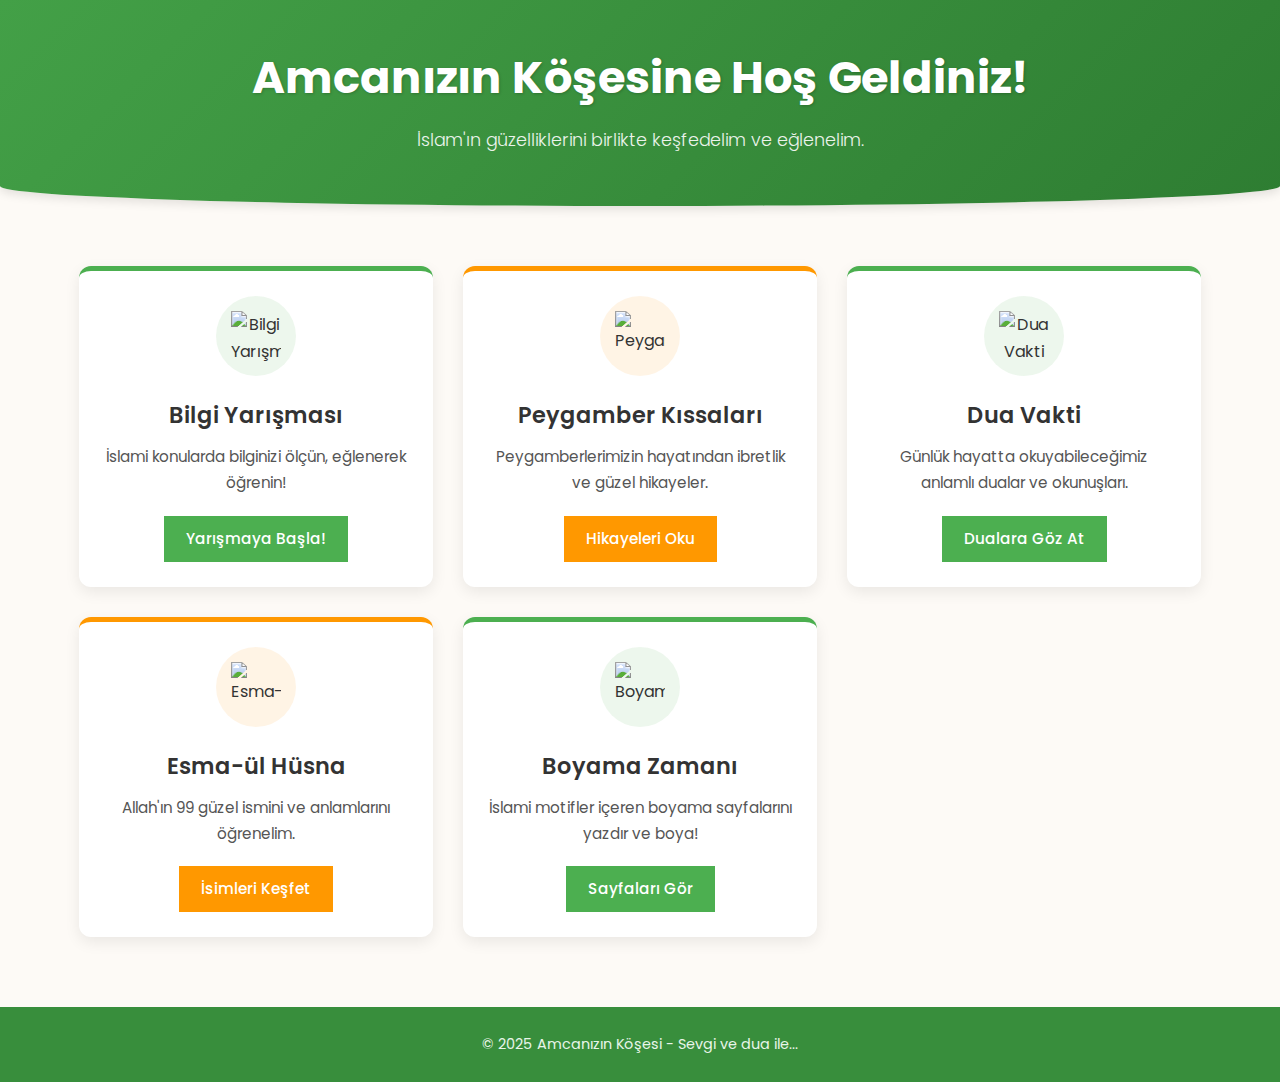
==== commit e0c77ca2: "Update index.html" ====
--- a/index.html
+++ b/index.html
@@ -8,7 +8,7 @@
     <link rel="preconnect" href="https://fonts.googleapis.com">
     <link rel="preconnect" href="https://fonts.gstatic.com" crossorigin>
     <link href="https://fonts.googleapis.com/css2?family=Poppins:wght@300;400;500;600;700&display=swap" rel="stylesheet">
-    </head>
+</head>
 <body>
 
     <header class="main-header">
@@ -24,47 +24,48 @@
 
                 <div class="activity-card">
                     <div class="card-icon">
-                        <img src="images/quiz-icon.png" alt="Yarışma İkonu" class="icon-image"> </div>
+                        <img src="https://www.svgrepo.com/show/424725/quiz-test-exam.svg" alt="Bilgi Yarışması" class="icon-image">
+                    </div>
                     <h2 class="card-title">Bilgi Yarışması</h2>
                     <p class="card-description">İslami konularda bilginizi ölçün, eğlenerek öğrenin!</p>
-                    <a href="/Yarisma/" class="btn card-button">Yarışmaya Başla!</a>
-                    </div>
+                    <a href="/Yarismav2/" class="btn card-button">Yarışmaya Başla!</a>
+                </div>
 
                 <div class="activity-card">
                     <div class="card-icon">
-                        <img src="images/stories-icon.png" alt="Hikaye İkonu" class="icon-image">
+                        <img src="https://www.svgrepo.com/show/454881/book-open.svg" alt="Peygamber Kıssaları" class="icon-image">
                     </div>
                     <h2 class="card-title">Peygamber Kıssaları</h2>
                     <p class="card-description">Peygamberlerimizin hayatından ibretlik ve güzel hikayeler.</p>
                     <a href="hikayeler.html" class="btn card-button">Hikayeleri Oku</a>
-                    </div>
+                </div>
 
                 <div class="activity-card">
                     <div class="card-icon">
-                        <img src="images/dua-icon.png" alt="Dua İkonu" class="icon-image">
+                        <img src="https://www.svgrepo.com/show/408709/muslim-prayer-hands.svg" alt="Dua Vakti" class="icon-image">
                     </div>
                     <h2 class="card-title">Dua Vakti</h2>
                     <p class="card-description">Günlük hayatta okuyabileceğimiz anlamlı dualar ve okunuşları.</p>
                     <a href="dualar.html" class="btn card-button">Dualara Göz At</a>
-                    </div>
+                </div>
 
                 <div class="activity-card">
                      <div class="card-icon">
-                        <img src="images/esma-icon.png" alt="Esma İkonu" class="icon-image">
+                         <img src="https://www.svgrepo.com/show/494173/islamic-star.svg" alt="Esma-ül Hüsna" class="icon-image">
                     </div>
                     <h2 class="card-title">Esma-ül Hüsna</h2>
                     <p class="card-description">Allah'ın 99 güzel ismini ve anlamlarını öğrenelim.</p>
                     <a href="esmaulhusna.html" class="btn card-button">İsimleri Keşfet</a>
-                    </div>
+                </div>
 
                  <div class="activity-card">
                      <div class="card-icon">
-                        <img src="images/coloring-icon.png" alt="Boyama İkonu" class="icon-image">
+                         <img src="https://www.svgrepo.com/show/493898/art-palette.svg" alt="Boyama Zamanı" class="icon-image">
                     </div>
                     <h2 class="card-title">Boyama Zamanı</h2>
                     <p class="card-description">İslami motifler içeren boyama sayfalarını yazdır ve boya!</p>
                     <a href="boyama.html" class="btn card-button">Sayfaları Gör</a>
-                     </div>
+                </div>
 
                 </section>
         </div>
@@ -73,7 +74,7 @@
     <footer class="main-footer">
         <div class="container">
             <p>&copy; 2025 Amcanızın Köşesi - Sevgi ve dua ile...</p>
-            </div>
+        </div>
     </footer>
 
     </body>
--- a/homepage-styles.css
+++ b/homepage-styles.css
@@ -0,0 +1,228 @@
+/* homepage-styles.css - Ana Sayfa Stilleri */
+
+/* === Google Font === */
+/* index.html içinde link olarak eklendi, burada tekrar import etmeye gerek yok */
+/* @import url('https://fonts.googleapis.com/css2?family=Poppins:wght@300;400;500;600;700&display=swap'); */
+
+/* === Değişkenler === */
+:root {
+    --hp-font-family: 'Poppins', sans-serif;
+    --hp-bg-color: #fdfaf6; /* Hafif krem arka plan */
+    --hp-header-bg: linear-gradient(135deg, #43a047, #2e7d32); /* Yeşil tonları başlık */
+    --hp-header-text: #ffffff;
+    --hp-container-width: 1200px;
+    --hp-card-bg: #ffffff;
+    --hp-card-shadow: 0 5px 15px rgba(0, 0, 0, 0.08);
+    --hp-card-hover-shadow: 0 8px 25px rgba(0, 0, 0, 0.12);
+    --hp-text-primary: #333;
+    --hp-text-secondary: #555;
+    --hp-accent-color-1: #4caf50; /* Yeşil */
+    --hp-accent-color-2: #ff9800; /* Turuncu */
+    --hp-footer-bg: #388e3c; /* Koyu Yeşil footer */
+    --hp-footer-text: #e8f5e9;
+    --hp-border-radius: 12px;
+    --hp-transition-speed: 0.3s;
+}
+
+/* === Genel Sıfırlama ve Ayarlar === */
+*, *::before, *::after {
+    box-sizing: border-box;
+    margin: 0;
+    padding: 0;
+}
+
+body {
+    font-family: var(--hp-font-family);
+    font-size: 16px;
+    line-height: 1.7;
+    color: var(--hp-text-primary);
+    background-color: var(--hp-bg-color);
+    overflow-x: hidden; /* Yatay kaydırmayı engelle */
+}
+
+.container {
+    width: 90%;
+    max-width: var(--hp-container-width);
+    margin: 0 auto;
+    padding: 0 15px;
+}
+
+/* === Header === */
+.main-header {
+    background: var(--hp-header-bg);
+    color: var(--hp-header-text);
+    padding: 40px 0 50px 0;
+    text-align: center;
+    border-bottom-left-radius: 50% 20px; /* Hafif eğimli alt kenar */
+    border-bottom-right-radius: 50% 20px;
+    margin-bottom: 40px;
+    box-shadow: 0 4px 10px rgba(0, 0, 0, 0.1);
+}
+
+.main-header h1 {
+    font-size: 2.8em;
+    font-weight: 700;
+    margin-bottom: 10px;
+    text-shadow: 1px 1px 3px rgba(0, 0, 0, 0.2);
+}
+
+.main-header .subtitle {
+    font-size: 1.1em;
+    font-weight: 300;
+    opacity: 0.9;
+}
+
+/* === Ana İçerik Alanı === */
+.main-content {
+    padding: 20px 0;
+}
+
+/* === Aktivite Kartları Izgarası === */
+.activity-grid {
+    display: grid;
+    grid-template-columns: repeat(auto-fit, minmax(280px, 1fr)); /* Esnek sütunlar */
+    gap: 30px; /* Kartlar arası boşluk */
+}
+
+/* === Aktivite Kartı === */
+.activity-card {
+    background-color: var(--hp-card-bg);
+    border-radius: var(--hp-border-radius);
+    box-shadow: var(--hp-card-shadow);
+    padding: 25px;
+    text-align: center;
+    display: flex;
+    flex-direction: column;
+    align-items: center;
+    transition: transform var(--hp-transition-speed) ease, box-shadow var(--hp-transition-speed) ease;
+    overflow: hidden; /* İkon taşmasını engelle */
+    border-top: 5px solid var(--hp-accent-color-1); /* Üst renkli çizgi */
+}
+
+.activity-card:nth-child(even) { /* Farklı kartlara farklı renk */
+     border-top-color: var(--hp-accent-color-2);
+}
+
+.activity-card:hover {
+    transform: translateY(-8px);
+    box-shadow: var(--hp-card-hover-shadow);
+}
+
+/* Kart İkonu/Resmi */
+.card-icon {
+    margin-bottom: 20px;
+    background-color: rgba(76, 175, 80, 0.1); /* Yeşil arka plan */
+    border-radius: 50%;
+    width: 80px;
+    height: 80px;
+    display: flex;
+    justify-content: center;
+    align-items: center;
+}
+.activity-card:nth-child(even) .card-icon {
+    background-color: rgba(255, 152, 0, 0.1); /* Turuncu arka plan */
+}
+
+.icon-image {
+    max-width: 50px; /* Resim boyutunu ayarla */
+    max-height: 50px;
+    object-fit: contain;
+}
+/* Font Awesome ikonu kullanırsanız:
+.card-icon i {
+    font-size: 2.5em;
+    color: var(--hp-accent-color-1);
+}
+.activity-card:nth-child(even) .card-icon i {
+    color: var(--hp-accent-color-2);
+}
+*/
+
+/* Kart Başlığı */
+.card-title {
+    font-size: 1.4em;
+    font-weight: 600;
+    color: var(--hp-text-primary);
+    margin-bottom: 10px;
+}
+
+/* Kart Açıklaması */
+.card-description {
+    font-size: 0.95em;
+    color: var(--hp-text-secondary);
+    margin-bottom: 20px;
+    flex-grow: 1; /* Butonu aşağı itmek için */
+    min-height: 50px; /* Minimum yükseklik */
+}
+
+/* Kart Butonu */
+.card-button {
+    display: inline-block;
+    padding: 10px 22px;
+    font-size: 0.95em;
+    font-weight: 500;
+    text-decoration: none;
+    border-radius: var(--hp-border-radius-sm);
+    background: var(--hp-accent-color-1);
+    color: white;
+    transition: background-color var(--hp-transition-speed) ease, transform var(--hp-transition-speed) ease;
+    margin-top: auto; /* Flexbox ile butonu dibe it */
+}
+
+.activity-card:nth-child(even) .card-button {
+    background: var(--hp-accent-color-2);
+}
+
+.card-button:hover {
+    background-color: #388e3c; /* Koyu Yeşil */
+    transform: scale(1.05);
+}
+.activity-card:nth-child(even) .card-button:hover {
+    background-color: #f57c00; /* Koyu Turuncu */
+}
+
+/* === Footer === */
+.main-footer {
+    margin-top: 50px;
+    background-color: var(--hp-footer-bg);
+    color: var(--hp-footer-text);
+    padding: 25px 0;
+    text-align: center;
+    font-size: 0.9em;
+}
+
+/* === Medya Sorguları (Mobil Uyum) === */
+@media (max-width: 992px) {
+    .activity-grid {
+        grid-template-columns: repeat(auto-fit, minmax(260px, 1fr));
+        gap: 25px;
+    }
+    .main-header h1 { font-size: 2.4em; }
+}
+
+@media (max-width: 768px) {
+    body { padding: 10px; }
+    #app-container { padding: 20px 15px; }
+    .main-header { padding: 30px 0 40px 0; margin-bottom: 30px;}
+    .main-header h1 { font-size: 2em; }
+    .main-header .subtitle { font-size: 1em; }
+    .activity-grid {
+        grid-template-columns: repeat(auto-fit, minmax(240px, 1fr));
+        gap: 20px;
+    }
+    .activity-card { padding: 20px; }
+    .card-title { font-size: 1.3em; }
+    .card-description { font-size: 0.9em; min-height: 40px; }
+    .card-button { padding: 9px 18px; font-size: 0.9em; }
+}
+
+@media (max-width: 480px) {
+     .main-header h1 { font-size: 1.8em; }
+     .main-header .subtitle { font-size: 0.9em; }
+     .activity-grid {
+        grid-template-columns: 1fr; /* Mobilde tek sütun */
+        gap: 15px;
+    }
+     .activity-card { padding: 15px; }
+     .card-title { font-size: 1.2em; }
+}
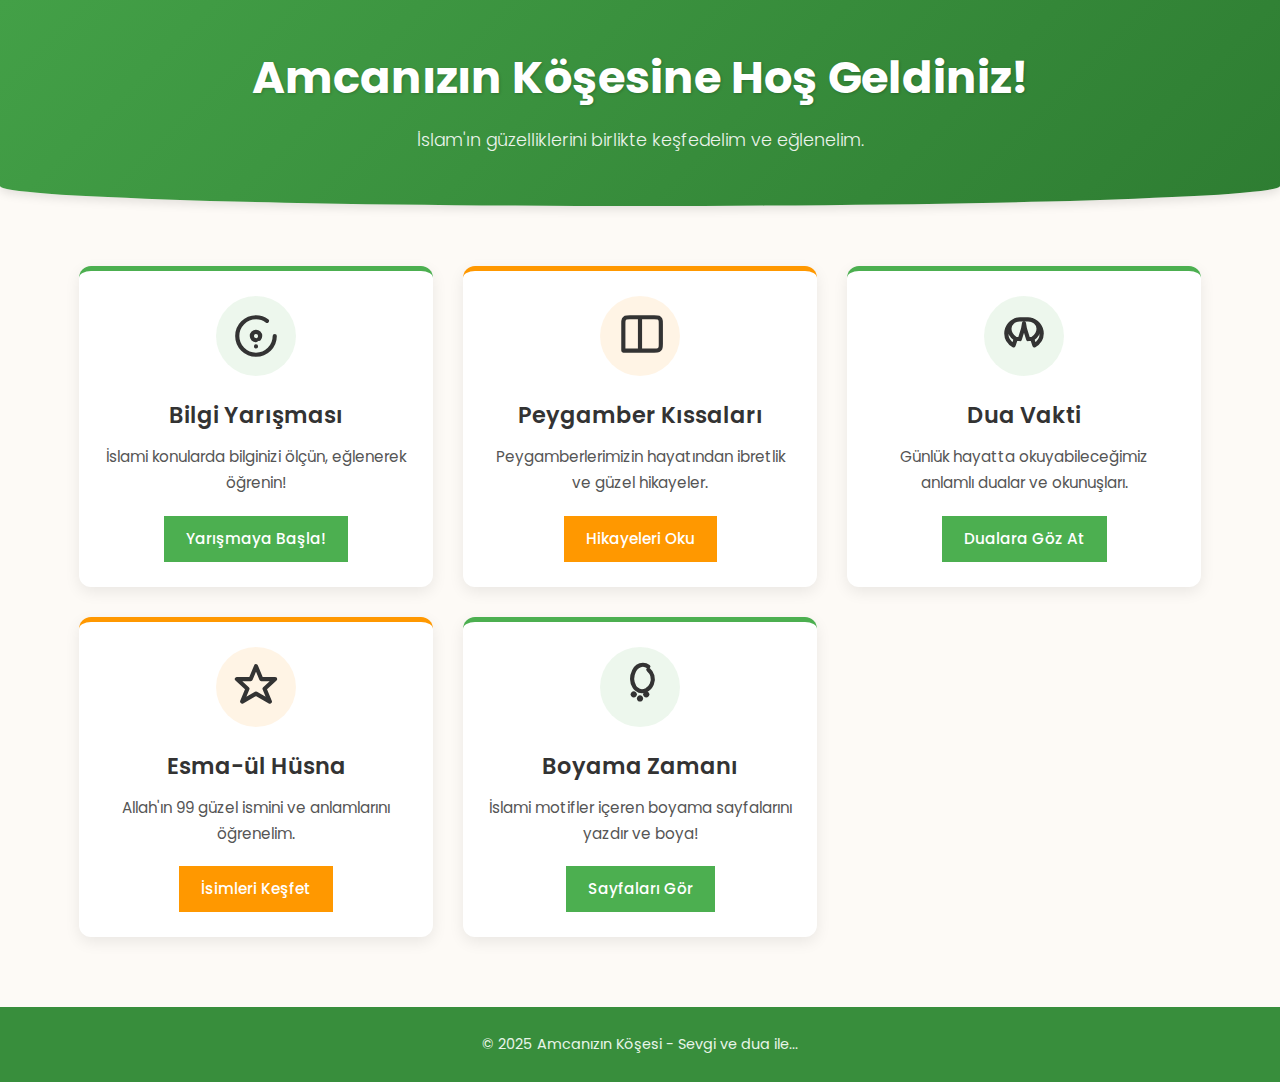
==== commit 3c32a2ce: "Update index.html" ====
--- a/index.html
+++ b/index.html
@@ -8,7 +8,7 @@
     <link rel="preconnect" href="https://fonts.googleapis.com">
     <link rel="preconnect" href="https://fonts.gstatic.com" crossorigin>
     <link href="https://fonts.googleapis.com/css2?family=Poppins:wght@300;400;500;600;700&display=swap" rel="stylesheet">
-</head>
+    </head>
 <body>
 
     <header class="main-header">
@@ -24,8 +24,10 @@
 
                 <div class="activity-card">
                     <div class="card-icon">
-                        <img src="https://www.svgrepo.com/show/424725/quiz-test-exam.svg" alt="Bilgi Yarışması" class="icon-image">
-                    </div>
+                        <svg class="icon-svg" width="50px" height="50px" viewBox="0 0 24 24" fill="none" xmlns="http://www.w3.org/2000/svg">
+                            <path d="M12 17V17.01M12 14C10.8954 14 10 13.1046 10 12C10 10.8954 10.8954 10 12 10C13.1046 10 14 10.8954 14 12C14 12.5214 13.8052 13.0013 13.4706 13.3665M21 12C21 16.9706 16.9706 21 12 21C7.02944 21 3 16.9706 3 12C3 7.02944 7.02944 3 12 3C13.9846 3 15.8096 3.63078 17.25 4.75" stroke="currentColor" stroke-width="2" stroke-linecap="round" stroke-linejoin="round"/>
+                        </svg>
+                        </div>
                     <h2 class="card-title">Bilgi Yarışması</h2>
                     <p class="card-description">İslami konularda bilginizi ölçün, eğlenerek öğrenin!</p>
                     <a href="/Yarismav2/" class="btn card-button">Yarışmaya Başla!</a>
@@ -33,7 +35,9 @@
 
                 <div class="activity-card">
                     <div class="card-icon">
-                        <img src="https://www.svgrepo.com/show/454881/book-open.svg" alt="Peygamber Kıssaları" class="icon-image">
+                        <svg class="icon-svg" width="50px" height="50px" viewBox="0 0 24 24" fill="none" xmlns="http://www.w3.org/2000/svg">
+                            <path d="M4 19V6.2C4 5.0799 4 4.51984 4.21799 4.09202C4.40973 3.71569 4.71569 3.40973 5.09202 3.21799C5.51984 3 6.0799 3 7.2 3H12M4 19V6.2M4 19H18.8C19.9201 19 20.4802 19 20.908 18.782C21.2843 18.5903 21.5903 18.2843 21.782 17.908C22 17.4802 22 16.9201 22 15.8V6.2C22 5.0799 22 4.51984 21.782 4.09202C21.5903 3.71569 21.2843 3.40973 20.908 3.21799C20.4802 3 19.9201 3 18.8 3H12M4 19H12M12 3V19M12 3H7.2M18.8 3H16.8" stroke="currentColor" stroke-width="2" stroke-linecap="round" stroke-linejoin="round"/>
+                        </svg>
                     </div>
                     <h2 class="card-title">Peygamber Kıssaları</h2>
                     <p class="card-description">Peygamberlerimizin hayatından ibretlik ve güzel hikayeler.</p>
@@ -42,7 +46,9 @@
 
                 <div class="activity-card">
                     <div class="card-icon">
-                        <img src="https://www.svgrepo.com/show/408709/muslim-prayer-hands.svg" alt="Dua Vakti" class="icon-image">
+                         <svg class="icon-svg" width="50px" height="50px" viewBox="0 0 24 24" fill="none" xmlns="http://www.w3.org/2000/svg">
+                            <path d="M7 16.4563C4.93998 15.3849 3.54283 13.2171 3.5 10.8333C3.5 7.34756 5.97781 4.6283 9.08361 4.06036C9.38023 4 9.75 4.00001 10.042 4.00001M17 16.4563C19.06 15.3849 20.4572 13.2171 20.5 10.8333C20.5 7.34756 18.0222 4.6283 14.9164 4.06036C14.6198 4 14.25 4.00001 13.958 4.00001M10.042 4.00001C11.3 4.00001 12.7 4.00001 13.958 4.00001C16.5 4.00001 19 5.81734 19 8.49998C19 10.4255 17.7068 12.2835 16 13.4563M10.042 4.00001C7.50001 4 5.00001 5.81734 5.00001 8.49998C5.00001 10.4255 6.29321 12.2835 8.00001 13.4563M16 13.4563L17 16.4563M8.00001 13.4563L7 16.4563M12 6L12.4167 8.5M12 6L11.5833 8.5M11.5833 8.5L10 13.4563M12.4167 8.5L14 13.4563M14 13.4563L16 13.4563M10 13.4563H8.00001" stroke="currentColor" stroke-width="2" stroke-linecap="round" stroke-linejoin="round"/>
+                        </svg>
                     </div>
                     <h2 class="card-title">Dua Vakti</h2>
                     <p class="card-description">Günlük hayatta okuyabileceğimiz anlamlı dualar ve okunuşları.</p>
@@ -51,7 +57,9 @@
 
                 <div class="activity-card">
                      <div class="card-icon">
-                         <img src="https://www.svgrepo.com/show/494173/islamic-star.svg" alt="Esma-ül Hüsna" class="icon-image">
+                        <svg class="icon-svg" width="50px" height="50px" viewBox="0 0 24 24" fill="none" xmlns="http://www.w3.org/2000/svg">
+                            <path d="M12 2L14.5323 8.18237H21.1805L16.1141 12.8176L18.6464 19L12 15.1824L5.35363 19L7.8859 12.8176L2.81953 8.18237H9.46771L12 2Z" stroke="currentColor" stroke-width="2" stroke-linecap="round" stroke-linejoin="round"/>
+                        </svg>
                     </div>
                     <h2 class="card-title">Esma-ül Hüsna</h2>
                     <p class="card-description">Allah'ın 99 güzel ismini ve anlamlarını öğrenelim.</p>
@@ -60,8 +68,13 @@
 
                  <div class="activity-card">
                      <div class="card-icon">
-                         <img src="https://www.svgrepo.com/show/493898/art-palette.svg" alt="Boyama Zamanı" class="icon-image">
-                    </div>
+                        <svg class="icon-svg" width="50px" height="50px" viewBox="0 0 24 24" fill="none" xmlns="http://www.w3.org/2000/svg">
+                            <path d="M16 2.20686C14.4684 1.02406 12.3967 1.01476 10.8523 2.17591C10.131 2.71914 9.54501 3.42323 9.14757 4.23198C8.06901 6.44604 7.89107 9.4482 9.30879 11.8539C9.59622 12.3196 9.96135 12.7299 10.3858 13.0675C11.518 14.0031 13.369 14.3197 15.0583 13.4978C17.464 12.246 18.7063 9.20667 17.9304 6.59811C17.6064 5.4513 16.9355 4.42917 16 3.64306" stroke="currentColor" stroke-width="2" stroke-linecap="round" stroke-linejoin="round"/>
+                            <path d="M10.5 15.5C10.5 16.3284 9.82843 17 9 17C8.17157 17 7.5 16.3284 7.5 15.5C7.5 14.6716 8.17157 14 9 14C9.82843 14 10.5 14.6716 10.5 15.5Z" fill="currentColor"/>
+                            <path d="M13.5 17.5C13.5 18.3284 12.8284 19 12 19C11.1716 19 10.5 18.3284 10.5 17.5C10.5 16.6716 11.1716 16 12 16C12.8284 16 13.5 16.6716 13.5 17.5Z" fill="currentColor"/>
+                            <path d="M16.5 15.5C16.5 16.3284 15.8284 17 15 17C14.1716 17 13.5 16.3284 13.5 15.5C13.5 14.6716 14.1716 14 15 14C15.8284 14 16.5 14.6716 16.5 15.5Z" fill="currentColor"/>
+                        </svg>
+                     </div>
                     <h2 class="card-title">Boyama Zamanı</h2>
                     <p class="card-description">İslami motifler içeren boyama sayfalarını yazdır ve boya!</p>
                     <a href="boyama.html" class="btn card-button">Sayfaları Gör</a>
@@ -77,5 +90,5 @@
         </div>
     </footer>
 
-    </body>
+</body>
 </html>
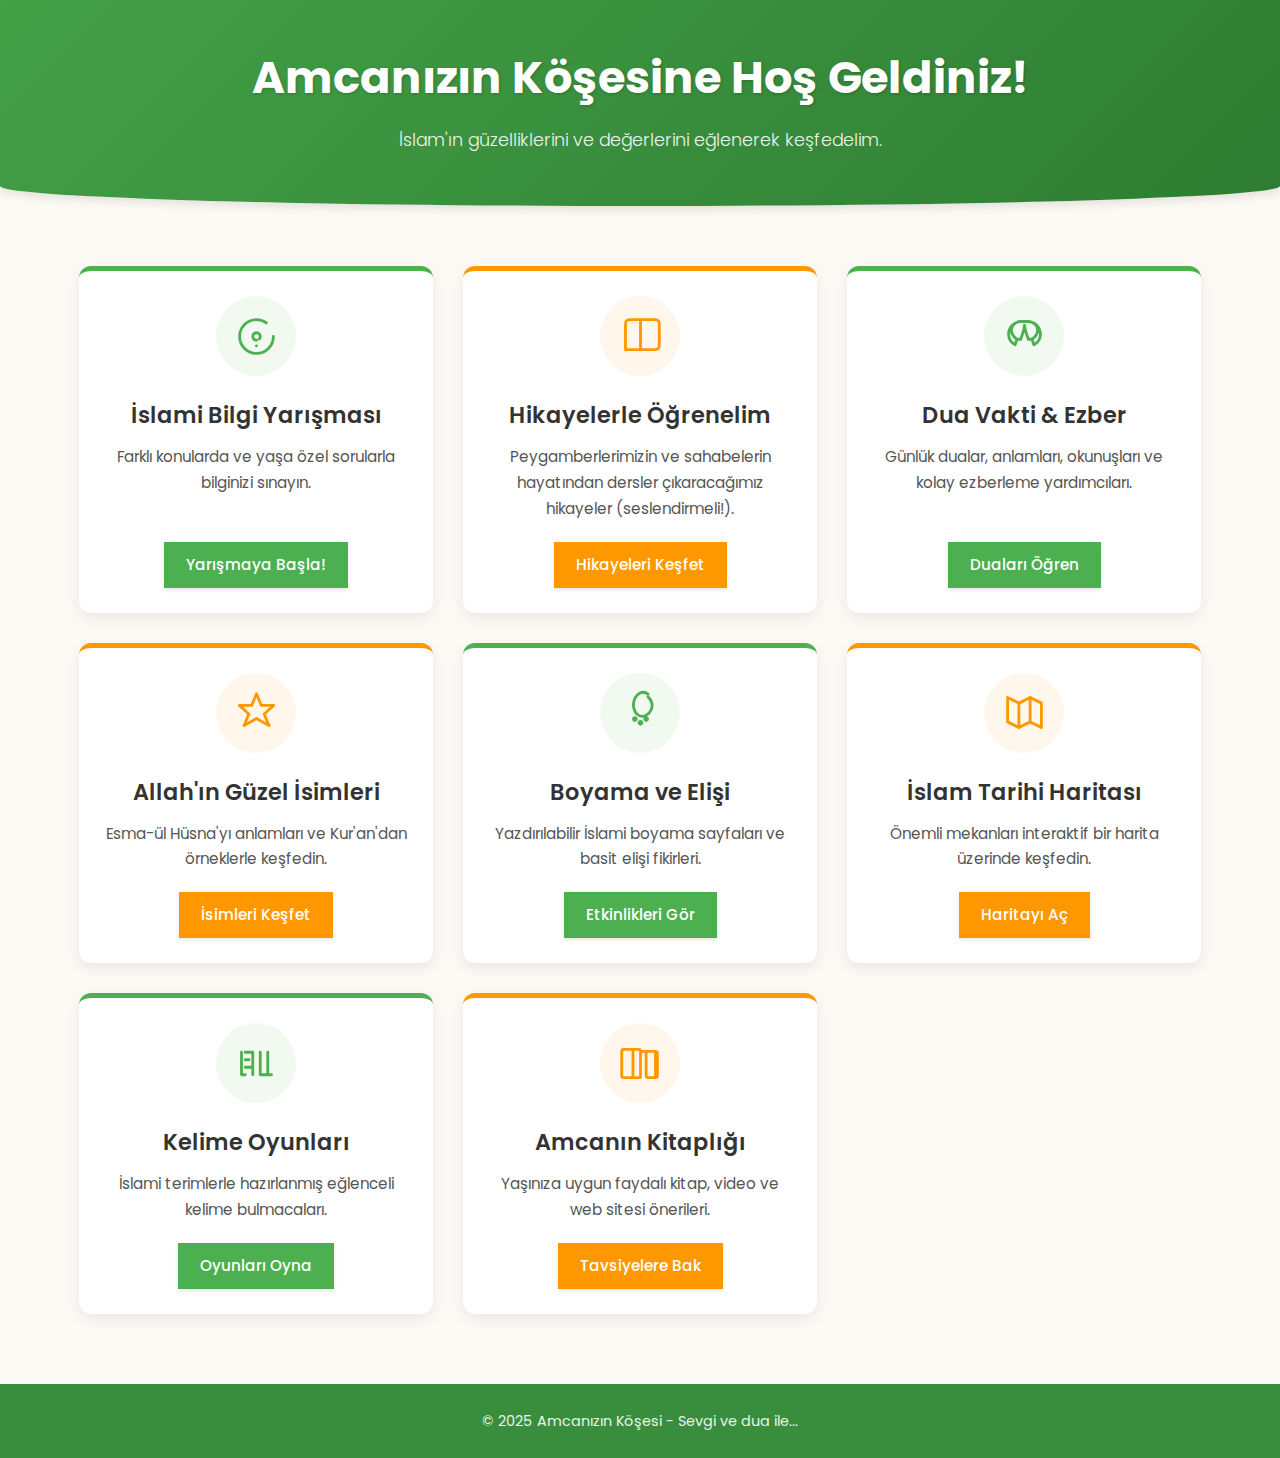
==== commit 323241e7: "Update index.html" ====
--- a/index.html
+++ b/index.html
@@ -8,13 +8,13 @@
     <link rel="preconnect" href="https://fonts.googleapis.com">
     <link rel="preconnect" href="https://fonts.gstatic.com" crossorigin>
     <link href="https://fonts.googleapis.com/css2?family=Poppins:wght@300;400;500;600;700&display=swap" rel="stylesheet">
-    </head>
+</head>
 <body>
 
     <header class="main-header">
         <div class="container">
             <h1>Amcanızın Köşesine Hoş Geldiniz!</h1>
-            <p class="subtitle">İslam'ın güzelliklerini birlikte keşfedelim ve eğlenelim.</p>
+            <p class="subtitle">İslam'ın güzelliklerini ve değerlerini eğlenerek keşfedelim.</p>
         </div>
     </header>
 
@@ -24,63 +24,76 @@
 
                 <div class="activity-card">
                     <div class="card-icon">
-                        <svg class="icon-svg" width="50px" height="50px" viewBox="0 0 24 24" fill="none" xmlns="http://www.w3.org/2000/svg">
-                            <path d="M12 17V17.01M12 14C10.8954 14 10 13.1046 10 12C10 10.8954 10.8954 10 12 10C13.1046 10 14 10.8954 14 12C14 12.5214 13.8052 13.0013 13.4706 13.3665M21 12C21 16.9706 16.9706 21 12 21C7.02944 21 3 16.9706 3 12C3 7.02944 7.02944 3 12 3C13.9846 3 15.8096 3.63078 17.25 4.75" stroke="currentColor" stroke-width="2" stroke-linecap="round" stroke-linejoin="round"/>
-                        </svg>
-                        </div>
-                    <h2 class="card-title">Bilgi Yarışması</h2>
-                    <p class="card-description">İslami konularda bilginizi ölçün, eğlenerek öğrenin!</p>
+                        <svg class="icon-svg" width="50px" height="50px" viewBox="0 0 24 24" fill="none" xmlns="http://www.w3.org/2000/svg"><path d="M12 17V17.01M12 14C10.8954 14 10 13.1046 10 12C10 10.8954 10.8954 10 12 10C13.1046 10 14 10.8954 14 12C14 12.5214 13.8052 13.0013 13.4706 13.3665M21 12C21 16.9706 16.9706 21 12 21C7.02944 21 3 16.9706 3 12C3 7.02944 7.02944 3 12 3C13.9846 3 15.8096 3.63078 17.25 4.75" stroke="currentColor" stroke-width="1.5" stroke-linecap="round" stroke-linejoin="round"/></svg>
+                    </div>
+                    <h2 class="card-title">İslami Bilgi Yarışması</h2>
+                    <p class="card-description">Farklı konularda ve yaşa özel sorularla bilginizi sınayın.</p>
                     <a href="/Yarismav2/" class="btn card-button">Yarışmaya Başla!</a>
                 </div>
 
                 <div class="activity-card">
                     <div class="card-icon">
-                        <svg class="icon-svg" width="50px" height="50px" viewBox="0 0 24 24" fill="none" xmlns="http://www.w3.org/2000/svg">
-                            <path d="M4 19V6.2C4 5.0799 4 4.51984 4.21799 4.09202C4.40973 3.71569 4.71569 3.40973 5.09202 3.21799C5.51984 3 6.0799 3 7.2 3H12M4 19V6.2M4 19H18.8C19.9201 19 20.4802 19 20.908 18.782C21.2843 18.5903 21.5903 18.2843 21.782 17.908C22 17.4802 22 16.9201 22 15.8V6.2C22 5.0799 22 4.51984 21.782 4.09202C21.5903 3.71569 21.2843 3.40973 20.908 3.21799C20.4802 3 19.9201 3 18.8 3H12M4 19H12M12 3V19M12 3H7.2M18.8 3H16.8" stroke="currentColor" stroke-width="2" stroke-linecap="round" stroke-linejoin="round"/>
-                        </svg>
+                        <svg class="icon-svg" width="50px" height="50px" viewBox="0 0 24 24" fill="none" xmlns="http://www.w3.org/2000/svg"><path d="M4 19V6.2C4 5.0799 4 4.51984 4.21799 4.09202C4.40973 3.71569 4.71569 3.40973 5.09202 3.21799C5.51984 3 6.0799 3 7.2 3H12M4 19V6.2M4 19H18.8C19.9201 19 20.4802 19 20.908 18.782C21.2843 18.5903 21.5903 18.2843 21.782 17.908C22 17.4802 22 16.9201 22 15.8V6.2C22 5.0799 22 4.51984 21.782 4.09202C21.5903 3.71569 21.2843 3.40973 20.908 3.21799C20.4802 3 19.9201 3 18.8 3H12M4 19H12M12 3V19M12 3H7.2M18.8 3H16.8" stroke="currentColor" stroke-width="1.5" stroke-linecap="round" stroke-linejoin="round"/></svg>
                     </div>
-                    <h2 class="card-title">Peygamber Kıssaları</h2>
-                    <p class="card-description">Peygamberlerimizin hayatından ibretlik ve güzel hikayeler.</p>
-                    <a href="hikayeler.html" class="btn card-button">Hikayeleri Oku</a>
+                    <h2 class="card-title">Hikayelerle Öğrenelim</h2>
+                    <p class="card-description">Peygamberlerimizin ve sahabelerin hayatından dersler çıkaracağımız hikayeler (seslendirmeli!).</p>
+                    <a href="hikayeler.html" class="btn card-button">Hikayeleri Keşfet</a>
                 </div>
 
                 <div class="activity-card">
                     <div class="card-icon">
-                         <svg class="icon-svg" width="50px" height="50px" viewBox="0 0 24 24" fill="none" xmlns="http://www.w3.org/2000/svg">
-                            <path d="M7 16.4563C4.93998 15.3849 3.54283 13.2171 3.5 10.8333C3.5 7.34756 5.97781 4.6283 9.08361 4.06036C9.38023 4 9.75 4.00001 10.042 4.00001M17 16.4563C19.06 15.3849 20.4572 13.2171 20.5 10.8333C20.5 7.34756 18.0222 4.6283 14.9164 4.06036C14.6198 4 14.25 4.00001 13.958 4.00001M10.042 4.00001C11.3 4.00001 12.7 4.00001 13.958 4.00001C16.5 4.00001 19 5.81734 19 8.49998C19 10.4255 17.7068 12.2835 16 13.4563M10.042 4.00001C7.50001 4 5.00001 5.81734 5.00001 8.49998C5.00001 10.4255 6.29321 12.2835 8.00001 13.4563M16 13.4563L17 16.4563M8.00001 13.4563L7 16.4563M12 6L12.4167 8.5M12 6L11.5833 8.5M11.5833 8.5L10 13.4563M12.4167 8.5L14 13.4563M14 13.4563L16 13.4563M10 13.4563H8.00001" stroke="currentColor" stroke-width="2" stroke-linecap="round" stroke-linejoin="round"/>
-                        </svg>
+                         <svg class="icon-svg" width="50px" height="50px" viewBox="0 0 24 24" fill="none" xmlns="http://www.w3.org/2000/svg"><path d="M7 16.4563C4.93998 15.3849 3.54283 13.2171 3.5 10.8333C3.5 7.34756 5.97781 4.6283 9.08361 4.06036C9.38023 4 9.75 4.00001 10.042 4.00001M17 16.4563C19.06 15.3849 20.4572 13.2171 20.5 10.8333C20.5 7.34756 18.0222 4.6283 14.9164 4.06036C14.6198 4 14.25 4.00001 13.958 4.00001M10.042 4.00001C11.3 4.00001 12.7 4.00001 13.958 4.00001C16.5 4.00001 19 5.81734 19 8.49998C19 10.4255 17.7068 12.2835 16 13.4563M10.042 4.00001C7.50001 4 5.00001 5.81734 5.00001 8.49998C5.00001 10.4255 6.29321 12.2835 8.00001 13.4563M16 13.4563L17 16.4563M8.00001 13.4563L7 16.4563M12 6L12.4167 8.5M12 6L11.5833 8.5M11.5833 8.5L10 13.4563M12.4167 8.5L14 13.4563M14 13.4563L16 13.4563M10 13.4563H8.00001" stroke="currentColor" stroke-width="1.5" stroke-linecap="round" stroke-linejoin="round"/></svg>
                     </div>
-                    <h2 class="card-title">Dua Vakti</h2>
-                    <p class="card-description">Günlük hayatta okuyabileceğimiz anlamlı dualar ve okunuşları.</p>
-                    <a href="dualar.html" class="btn card-button">Dualara Göz At</a>
+                    <h2 class="card-title">Dua Vakti & Ezber</h2>
+                    <p class="card-description">Günlük dualar, anlamları, okunuşları ve kolay ezberleme yardımcıları.</p>
+                    <a href="dualar.html" class="btn card-button">Duaları Öğren</a>
                 </div>
 
                 <div class="activity-card">
                      <div class="card-icon">
-                        <svg class="icon-svg" width="50px" height="50px" viewBox="0 0 24 24" fill="none" xmlns="http://www.w3.org/2000/svg">
-                            <path d="M12 2L14.5323 8.18237H21.1805L16.1141 12.8176L18.6464 19L12 15.1824L5.35363 19L7.8859 12.8176L2.81953 8.18237H9.46771L12 2Z" stroke="currentColor" stroke-width="2" stroke-linecap="round" stroke-linejoin="round"/>
-                        </svg>
+                        <svg class="icon-svg" width="50px" height="50px" viewBox="0 0 24 24" fill="none" xmlns="http://www.w3.org/2000/svg"><path d="M12 2L14.5323 8.18237H21.1805L16.1141 12.8176L18.6464 19L12 15.1824L5.35363 19L7.8859 12.8176L2.81953 8.18237H9.46771L12 2Z" stroke="currentColor" stroke-width="1.5" stroke-linecap="round" stroke-linejoin="round"/></svg>
                     </div>
-                    <h2 class="card-title">Esma-ül Hüsna</h2>
-                    <p class="card-description">Allah'ın 99 güzel ismini ve anlamlarını öğrenelim.</p>
+                    <h2 class="card-title">Allah'ın Güzel İsimleri</h2>
+                    <p class="card-description">Esma-ül Hüsna'yı anlamları ve Kur'an'dan örneklerle keşfedin.</p>
                     <a href="esmaulhusna.html" class="btn card-button">İsimleri Keşfet</a>
                 </div>
 
                  <div class="activity-card">
                      <div class="card-icon">
-                        <svg class="icon-svg" width="50px" height="50px" viewBox="0 0 24 24" fill="none" xmlns="http://www.w3.org/2000/svg">
-                            <path d="M16 2.20686C14.4684 1.02406 12.3967 1.01476 10.8523 2.17591C10.131 2.71914 9.54501 3.42323 9.14757 4.23198C8.06901 6.44604 7.89107 9.4482 9.30879 11.8539C9.59622 12.3196 9.96135 12.7299 10.3858 13.0675C11.518 14.0031 13.369 14.3197 15.0583 13.4978C17.464 12.246 18.7063 9.20667 17.9304 6.59811C17.6064 5.4513 16.9355 4.42917 16 3.64306" stroke="currentColor" stroke-width="2" stroke-linecap="round" stroke-linejoin="round"/>
-                            <path d="M10.5 15.5C10.5 16.3284 9.82843 17 9 17C8.17157 17 7.5 16.3284 7.5 15.5C7.5 14.6716 8.17157 14 9 14C9.82843 14 10.5 14.6716 10.5 15.5Z" fill="currentColor"/>
-                            <path d="M13.5 17.5C13.5 18.3284 12.8284 19 12 19C11.1716 19 10.5 18.3284 10.5 17.5C10.5 16.6716 11.1716 16 12 16C12.8284 16 13.5 16.6716 13.5 17.5Z" fill="currentColor"/>
-                            <path d="M16.5 15.5C16.5 16.3284 15.8284 17 15 17C14.1716 17 13.5 16.3284 13.5 15.5C13.5 14.6716 14.1716 14 15 14C15.8284 14 16.5 14.6716 16.5 15.5Z" fill="currentColor"/>
-                        </svg>
+                        <svg class="icon-svg" width="50px" height="50px" viewBox="0 0 24 24" fill="none" xmlns="http://www.w3.org/2000/svg"><path d="M16 2.20686C14.4684 1.02406 12.3967 1.01476 10.8523 2.17591C10.131 2.71914 9.54501 3.42323 9.14757 4.23198C8.06901 6.44604 7.89107 9.4482 9.30879 11.8539C9.59622 12.3196 9.96135 12.7299 10.3858 13.0675C11.518 14.0031 13.369 14.3197 15.0583 13.4978C17.464 12.246 18.7063 9.20667 17.9304 6.59811C17.6064 5.4513 16.9355 4.42917 16 3.64306" stroke="currentColor" stroke-width="1.5" stroke-linecap="round" stroke-linejoin="round"/><path d="M10.5 15.5C10.5 16.3284 9.82843 17 9 17C8.17157 17 7.5 16.3284 7.5 15.5C7.5 14.6716 8.17157 14 9 14C9.82843 14 10.5 14.6716 10.5 15.5Z" fill="currentColor"/><path d="M13.5 17.5C13.5 18.3284 12.8284 19 12 19C11.1716 19 10.5 18.3284 10.5 17.5C10.5 16.6716 11.1716 16 12 16C12.8284 16 13.5 16.6716 13.5 17.5Z" fill="currentColor"/><path d="M16.5 15.5C16.5 16.3284 15.8284 17 15 17C14.1716 17 13.5 16.3284 13.5 15.5C13.5 14.6716 14.1716 14 15 14C15.8284 14 16.5 14.6716 16.5 15.5Z" fill="currentColor"/></svg>
                      </div>
-                    <h2 class="card-title">Boyama Zamanı</h2>
-                    <p class="card-description">İslami motifler içeren boyama sayfalarını yazdır ve boya!</p>
-                    <a href="boyama.html" class="btn card-button">Sayfaları Gör</a>
+                    <h2 class="card-title">Boyama ve Elişi</h2>
+                    <p class="card-description">Yazdırılabilir İslami boyama sayfaları ve basit elişi fikirleri.</p>
+                    <a href="boyama.html" class="btn card-button">Etkinlikleri Gör</a>
                 </div>
 
-                </section>
+                <div class="activity-card">
+                     <div class="card-icon">
+                         <svg class="icon-svg" width="50px" height="50px" viewBox="0 0 24 24" fill="none" xmlns="http://www.w3.org/2000/svg"><path d="M9 20L3 17V4L9 7M9 20L15 17M9 20V7M15 17L21 20V7L15 4M15 17V4M15 4L9 7" stroke="currentColor" stroke-width="1.5" stroke-linecap="round" stroke-linejoin="round"/></svg>
+                     </div>
+                    <h2 class="card-title">İslam Tarihi Haritası</h2>
+                    <p class="card-description">Önemli mekanları interaktif bir harita üzerinde keşfedin.</p>
+                    <a href="harita.html" class="btn card-button">Haritayı Aç</a>
+                </div>
+
+                 <div class="activity-card">
+                     <div class="card-icon">
+                         <svg class="icon-svg" width="50px" height="50px" viewBox="0 0 24 24" fill="none" xmlns="http://www.w3.org/2000/svg"><path d="M4 6V18H6M10 6V18M6 6H10M6 10H8M6 14H10M14 6V18M18 6V18H20M14 18H18" stroke="currentColor" stroke-width="1.5" stroke-linecap="round" stroke-linejoin="round"/></svg> </div>
+                    <h2 class="card-title">Kelime Oyunları</h2>
+                    <p class="card-description">İslami terimlerle hazırlanmış eğlenceli kelime bulmacaları.</p>
+                    <a href="bulmaca.html" class="btn card-button">Oyunları Oyna</a>
+                </div>
+
+                 <div class="activity-card">
+                     <div class="card-icon">
+                         <svg class="icon-svg" width="50px" height="50px" viewBox="0 0 24 24" fill="none" xmlns="http://www.w3.org/2000/svg"><path d="M2 5.5V18.5C2 19.0523 2.44772 19.5 3 19.5H8M2 5.5C2 4.94772 2.44772 4.5 3 4.5H11C11.5523 4.5 12 4.94771 12 5.5V19.5M12 5.5H19C19.5523 5.5 20 5.94772 20 6.5V19.5M12 19.5H8M20 19.5H16C15.4477 19.5 15 19.0523 15 18.5V6.5C15 5.94771 15.4477 5.5 16 5.5H20C20.5523 5.5 21 5.94771 21 6.5V18.5C21 19.0523 20.5523 19.5 20 19.5M8 19.5V4.5" stroke="currentColor" stroke-width="1.5" stroke-linecap="round" stroke-linejoin="round"/></svg> </div>
+                    <h2 class="card-title">Amcanın Kitaplığı</h2>
+                    <p class="card-description">Yaşınıza uygun faydalı kitap, video ve web sitesi önerileri.</p>
+                    <a href="tavsiyeler.html" class="btn card-button">Tavsiyelere Bak</a>
+                </div>
+
+
+            </section>
         </div>
     </main>
 
@@ -90,5 +103,5 @@
         </div>
     </footer>
 
-</body>
+    </body>
 </html>
--- a/homepage-styles.css
+++ b/homepage-styles.css
@@ -1,14 +1,13 @@
-/* homepage-styles.css - Ana Sayfa Stilleri */
+/* homepage-styles.css - Ana Sayfa Stilleri (Gömülü SVG Uyumlu) */
 
 /* === Google Font === */
-/* index.html içinde link olarak eklendi, burada tekrar import etmeye gerek yok */
-/* @import url('https://fonts.googleapis.com/css2?family=Poppins:wght@300;400;500;600;700&display=swap'); */
+@import url('https://fonts.googleapis.com/css2?family=Poppins:wght@300;400;500;600;700&display=swap');
 
 /* === Değişkenler === */
 :root {
     --hp-font-family: 'Poppins', sans-serif;
-    --hp-bg-color: #fdfaf6; /* Hafif krem arka plan */
-    --hp-header-bg: linear-gradient(135deg, #43a047, #2e7d32); /* Yeşil tonları başlık */
+    --hp-bg-color: #fdfaf6;
+    --hp-header-bg: linear-gradient(135deg, #43a047, #2e7d32);
     --hp-header-text: #ffffff;
     --hp-container-width: 1200px;
     --hp-card-bg: #ffffff;
@@ -18,211 +17,113 @@
     --hp-text-secondary: #555;
     --hp-accent-color-1: #4caf50; /* Yeşil */
     --hp-accent-color-2: #ff9800; /* Turuncu */
-    --hp-footer-bg: #388e3c; /* Koyu Yeşil footer */
+    --hp-footer-bg: #388e3c;
     --hp-footer-text: #e8f5e9;
     --hp-border-radius: 12px;
     --hp-transition-speed: 0.3s;
 }
 
 /* === Genel Sıfırlama ve Ayarlar === */
-*, *::before, *::after {
-    box-sizing: border-box;
-    margin: 0;
-    padding: 0;
-}
-
-body {
-    font-family: var(--hp-font-family);
-    font-size: 16px;
-    line-height: 1.7;
-    color: var(--hp-text-primary);
-    background-color: var(--hp-bg-color);
-    overflow-x: hidden; /* Yatay kaydırmayı engelle */
-}
-
-.container {
-    width: 90%;
-    max-width: var(--hp-container-width);
-    margin: 0 auto;
-    padding: 0 15px;
-}
+*, *::before, *::after { box-sizing: border-box; margin: 0; padding: 0; }
+body { font-family: var(--hp-font-family); font-size: 16px; line-height: 1.7; color: var(--hp-text-primary); background-color: var(--hp-bg-color); overflow-x: hidden; }
+.container { width: 90%; max-width: var(--hp-container-width); margin: 0 auto; padding: 0 15px; }
 
 /* === Header === */
-.main-header {
-    background: var(--hp-header-bg);
-    color: var(--hp-header-text);
-    padding: 40px 0 50px 0;
-    text-align: center;
-    border-bottom-left-radius: 50% 20px; /* Hafif eğimli alt kenar */
-    border-bottom-right-radius: 50% 20px;
-    margin-bottom: 40px;
-    box-shadow: 0 4px 10px rgba(0, 0, 0, 0.1);
-}
-
-.main-header h1 {
-    font-size: 2.8em;
-    font-weight: 700;
-    margin-bottom: 10px;
-    text-shadow: 1px 1px 3px rgba(0, 0, 0, 0.2);
-}
-
-.main-header .subtitle {
-    font-size: 1.1em;
-    font-weight: 300;
-    opacity: 0.9;
-}
+.main-header { background: var(--hp-header-bg); color: var(--hp-header-text); padding: 40px 0 50px 0; text-align: center; border-bottom-left-radius: 50% 20px; border-bottom-right-radius: 50% 20px; margin-bottom: 40px; box-shadow: 0 4px 10px rgba(0, 0, 0, 0.1); }
+.main-header h1 { font-size: 2.8em; font-weight: 700; margin-bottom: 10px; text-shadow: 1px 1px 3px rgba(0, 0, 0, 0.2); }
+.main-header .subtitle { font-size: 1.1em; font-weight: 300; opacity: 0.9; }
 
 /* === Ana İçerik Alanı === */
-.main-content {
-    padding: 20px 0;
-}
+.main-content { padding: 20px 0; }
 
 /* === Aktivite Kartları Izgarası === */
-.activity-grid {
-    display: grid;
-    grid-template-columns: repeat(auto-fit, minmax(280px, 1fr)); /* Esnek sütunlar */
-    gap: 30px; /* Kartlar arası boşluk */
-}
+.activity-grid { display: grid; grid-template-columns: repeat(auto-fit, minmax(280px, 1fr)); gap: 30px; }
 
 /* === Aktivite Kartı === */
-.activity-card {
-    background-color: var(--hp-card-bg);
-    border-radius: var(--hp-border-radius);
-    box-shadow: var(--hp-card-shadow);
-    padding: 25px;
-    text-align: center;
-    display: flex;
-    flex-direction: column;
-    align-items: center;
-    transition: transform var(--hp-transition-speed) ease, box-shadow var(--hp-transition-speed) ease;
-    overflow: hidden; /* İkon taşmasını engelle */
-    border-top: 5px solid var(--hp-accent-color-1); /* Üst renkli çizgi */
-}
+.activity-card { background-color: var(--hp-card-bg); border-radius: var(--hp-border-radius); box-shadow: var(--hp-card-shadow); padding: 25px; text-align: center; display: flex; flex-direction: column; align-items: center; transition: transform var(--hp-transition-speed) ease, box-shadow var(--hp-transition-speed) ease; overflow: hidden; border-top: 5px solid var(--hp-accent-color-1); }
+.activity-card:nth-child(even) { border-top-color: var(--hp-accent-color-2); }
+.activity-card:hover { transform: translateY(-8px); box-shadow: var(--hp-card-hover-shadow); }
 
-.activity-card:nth-child(even) { /* Farklı kartlara farklı renk */
-     border-top-color: var(--hp-accent-color-2);
-}
-
-.activity-card:hover {
-    transform: translateY(-8px);
-    box-shadow: var(--hp-card-hover-shadow);
-}
-
-/* Kart İkonu/Resmi */
+/* Kart İkonu/Resmi Alanı */
 .card-icon {
     margin-bottom: 20px;
-    background-color: rgba(76, 175, 80, 0.1); /* Yeşil arka plan */
+    background-color: rgba(76, 175, 80, 0.08); /* Daha soluk ikon arka planı */
     border-radius: 50%;
     width: 80px;
     height: 80px;
     display: flex;
     justify-content: center;
     align-items: center;
+    transition: background-color var(--hp-transition-speed) ease;
 }
 .activity-card:nth-child(even) .card-icon {
-    background-color: rgba(255, 152, 0, 0.1); /* Turuncu arka plan */
+    background-color: rgba(255, 152, 0, 0.08);
 }
 
-.icon-image {
-    max-width: 50px; /* Resim boyutunu ayarla */
-    max-height: 50px;
-    object-fit: contain;
+/* Gömülü SVG İkon Stili */
+.card-icon svg.icon-svg { /* HTML'deki svg etiketine class="icon-svg" eklenmişti */
+    width: 45px;  /* Boyut */
+    height: 45px; /* Boyut */
+    stroke-width: 1.5; /* SVG içindeki stroke-width'i geçersiz kılabilir veya destekleyebilir */
+    color: var(--hp-accent-color-1); /* SVG'de stroke="currentColor" varsa rengi buradan alır */
+    fill: none; /* Genellikle ikonlarda dolgu istenmez, stroke kullanılır */
 }
-/* Font Awesome ikonu kullanırsanız:
-.card-icon i {
-    font-size: 2.5em;
-    color: var(--hp-accent-color-1);
+.activity-card:nth-child(even) .card-icon svg.icon-svg {
+     color: var(--hp-accent-color-2); /* Farklı renk */
 }
-.activity-card:nth-child(even) .card-icon i {
-    color: var(--hp-accent-color-2);
+/* Eğer SVG'leriniz fill kullanıyorsa veya stroke istemiyorsanız:
+.card-icon svg.icon-svg {
+    fill: var(--hp-accent-color-1);
+    stroke: none;
+}
+.activity-card:nth-child(even) .card-icon svg.icon-svg {
+     fill: var(--hp-accent-color-2);
 }
 */
 
+
 /* Kart Başlığı */
-.card-title {
-    font-size: 1.4em;
-    font-weight: 600;
-    color: var(--hp-text-primary);
-    margin-bottom: 10px;
-}
+.card-title { font-size: 1.4em; font-weight: 600; color: var(--hp-text-primary); margin-bottom: 10px; }
 
 /* Kart Açıklaması */
-.card-description {
-    font-size: 0.95em;
-    color: var(--hp-text-secondary);
-    margin-bottom: 20px;
-    flex-grow: 1; /* Butonu aşağı itmek için */
-    min-height: 50px; /* Minimum yükseklik */
+.card-description { font-size: 0.95em; color: var(--hp-text-secondary); margin-bottom: 20px; flex-grow: 1; min-height: 50px; }
+
+/* Kart Butonu (Genel Buton Stili) */
+.card-button {
+    display: inline-block; padding: 10px 22px; font-size: 0.95em; font-weight: 500; text-decoration: none;
+    border-radius: var(--hp-border-radius-sm); background: var(--hp-accent-color-1); color: white;
+    transition: background-color var(--hp-transition-speed) ease, transform var(--hp-transition-speed) ease;
+    margin-top: auto; border: none; cursor: pointer; /* Link olsa bile buton gibi görünsün */
+    box-shadow: 0 2px 4px rgba(0,0,0,0.1);
 }
-
-/* Kart Butonu */
-.card-button {
-    display: inline-block;
-    padding: 10px 22px;
-    font-size: 0.95em;
-    font-weight: 500;
-    text-decoration: none;
-    border-radius: var(--hp-border-radius-sm);
-    background: var(--hp-accent-color-1);
-    color: white;
-    transition: background-color var(--hp-transition-speed) ease, transform var(--hp-transition-speed) ease;
-    margin-top: auto; /* Flexbox ile butonu dibe it */
-}
-
-.activity-card:nth-child(even) .card-button {
-    background: var(--hp-accent-color-2);
-}
-
-.card-button:hover {
-    background-color: #388e3c; /* Koyu Yeşil */
-    transform: scale(1.05);
-}
-.activity-card:nth-child(even) .card-button:hover {
-    background-color: #f57c00; /* Koyu Turuncu */
-}
+.activity-card:nth-child(even) .card-button { background: var(--hp-accent-color-2); }
+.card-button:hover { background-color: #388e3c; transform: scale(1.05); box-shadow: 0 4px 8px rgba(0,0,0,0.15); }
+.activity-card:nth-child(even) .card-button:hover { background-color: #f57c00; }
 
 /* === Footer === */
-.main-footer {
-    margin-top: 50px;
-    background-color: var(--hp-footer-bg);
-    color: var(--hp-footer-text);
-    padding: 25px 0;
-    text-align: center;
-    font-size: 0.9em;
-}
+.main-footer { margin-top: 50px; background-color: var(--hp-footer-bg); color: var(--hp-footer-text); padding: 25px 0; text-align: center; font-size: 0.9em; }
 
 /* === Medya Sorguları (Mobil Uyum) === */
 @media (max-width: 992px) {
-    .activity-grid {
-        grid-template-columns: repeat(auto-fit, minmax(260px, 1fr));
-        gap: 25px;
-    }
+    .activity-grid { grid-template-columns: repeat(auto-fit, minmax(260px, 1fr)); gap: 25px; }
     .main-header h1 { font-size: 2.4em; }
 }
-
 @media (max-width: 768px) {
     body { padding: 10px; }
     #app-container { padding: 20px 15px; }
     .main-header { padding: 30px 0 40px 0; margin-bottom: 30px;}
     .main-header h1 { font-size: 2em; }
     .main-header .subtitle { font-size: 1em; }
-    .activity-grid {
-        grid-template-columns: repeat(auto-fit, minmax(240px, 1fr));
-        gap: 20px;
-    }
+    .activity-grid { grid-template-columns: repeat(auto-fit, minmax(240px, 1fr)); gap: 20px; }
     .activity-card { padding: 20px; }
     .card-title { font-size: 1.3em; }
     .card-description { font-size: 0.9em; min-height: 40px; }
     .card-button { padding: 9px 18px; font-size: 0.9em; }
 }
-
 @media (max-width: 480px) {
      .main-header h1 { font-size: 1.8em; }
      .main-header .subtitle { font-size: 0.9em; }
-     .activity-grid {
-        grid-template-columns: 1fr; /* Mobilde tek sütun */
-        gap: 15px;
-    }
+     .activity-grid { grid-template-columns: 1fr; /* Mobilde tek sütun */ gap: 15px; }
      .activity-card { padding: 15px; }
      .card-title { font-size: 1.2em; }
 }
